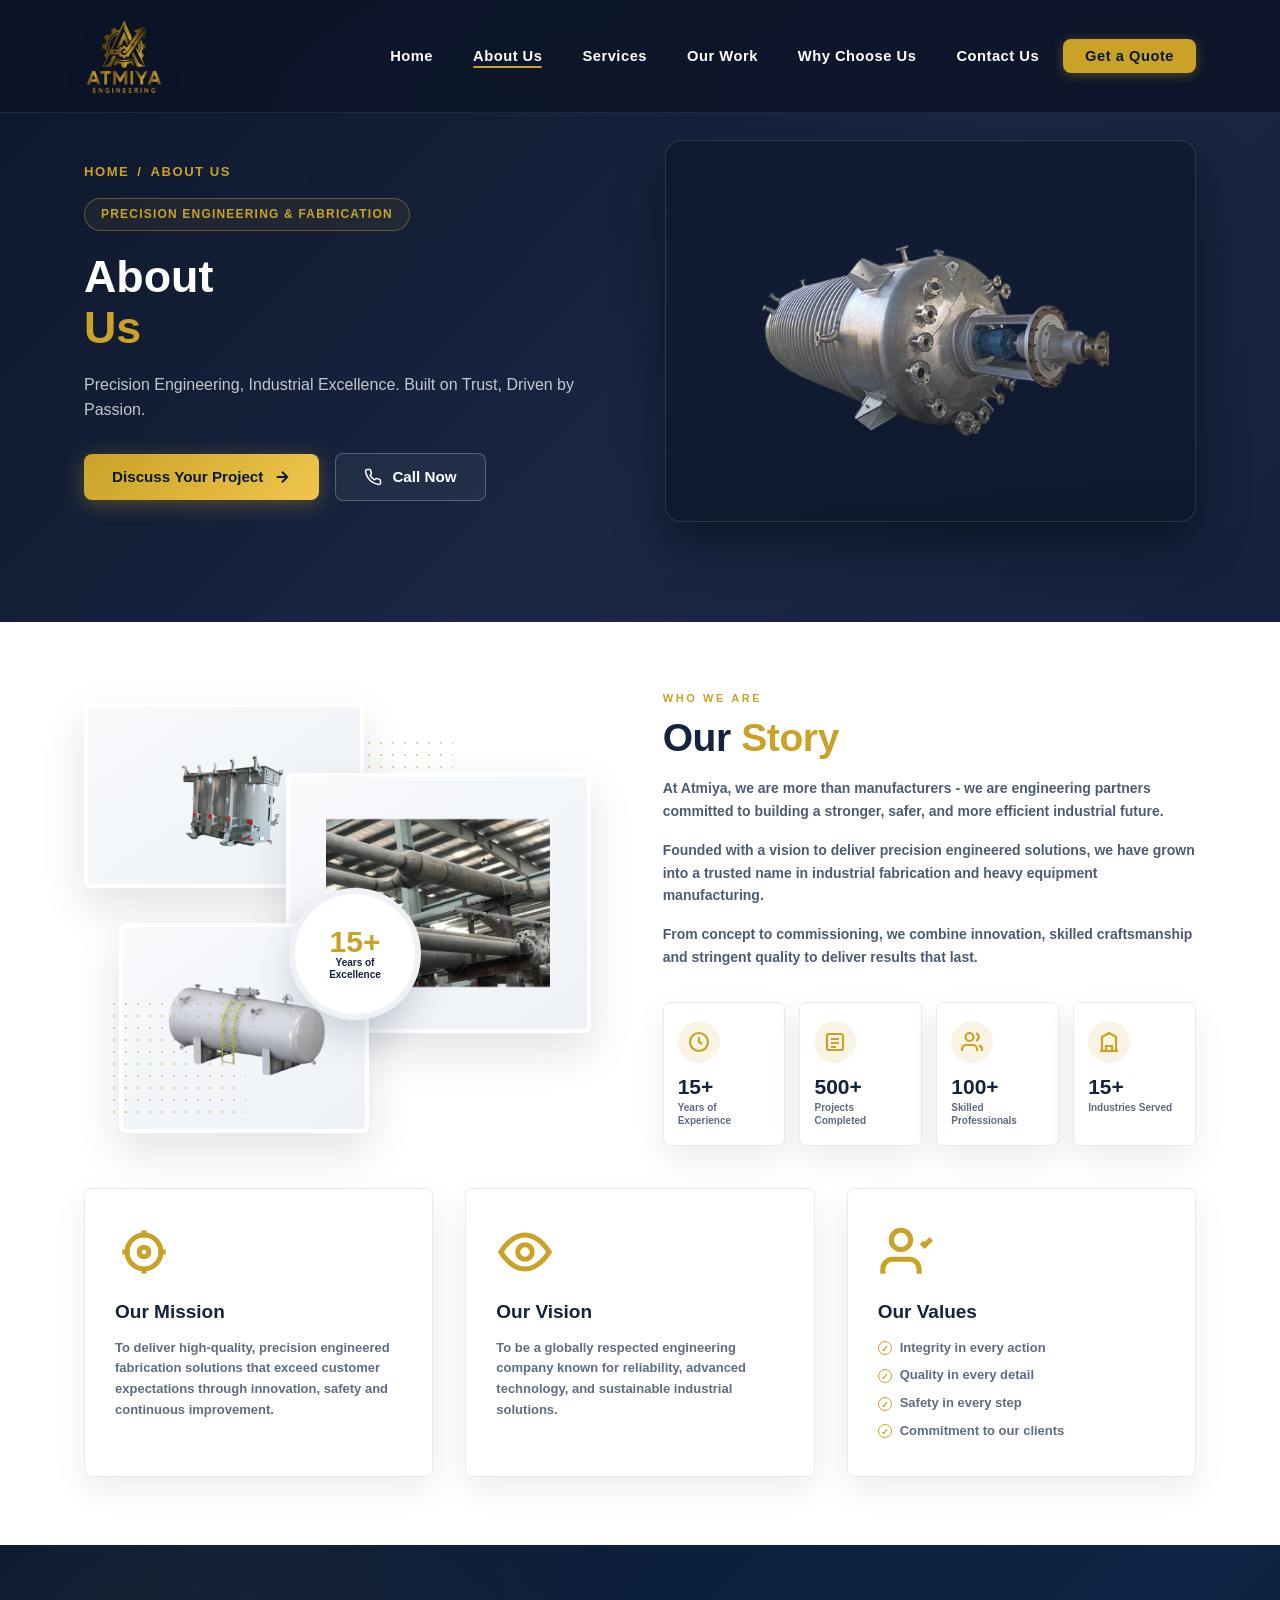
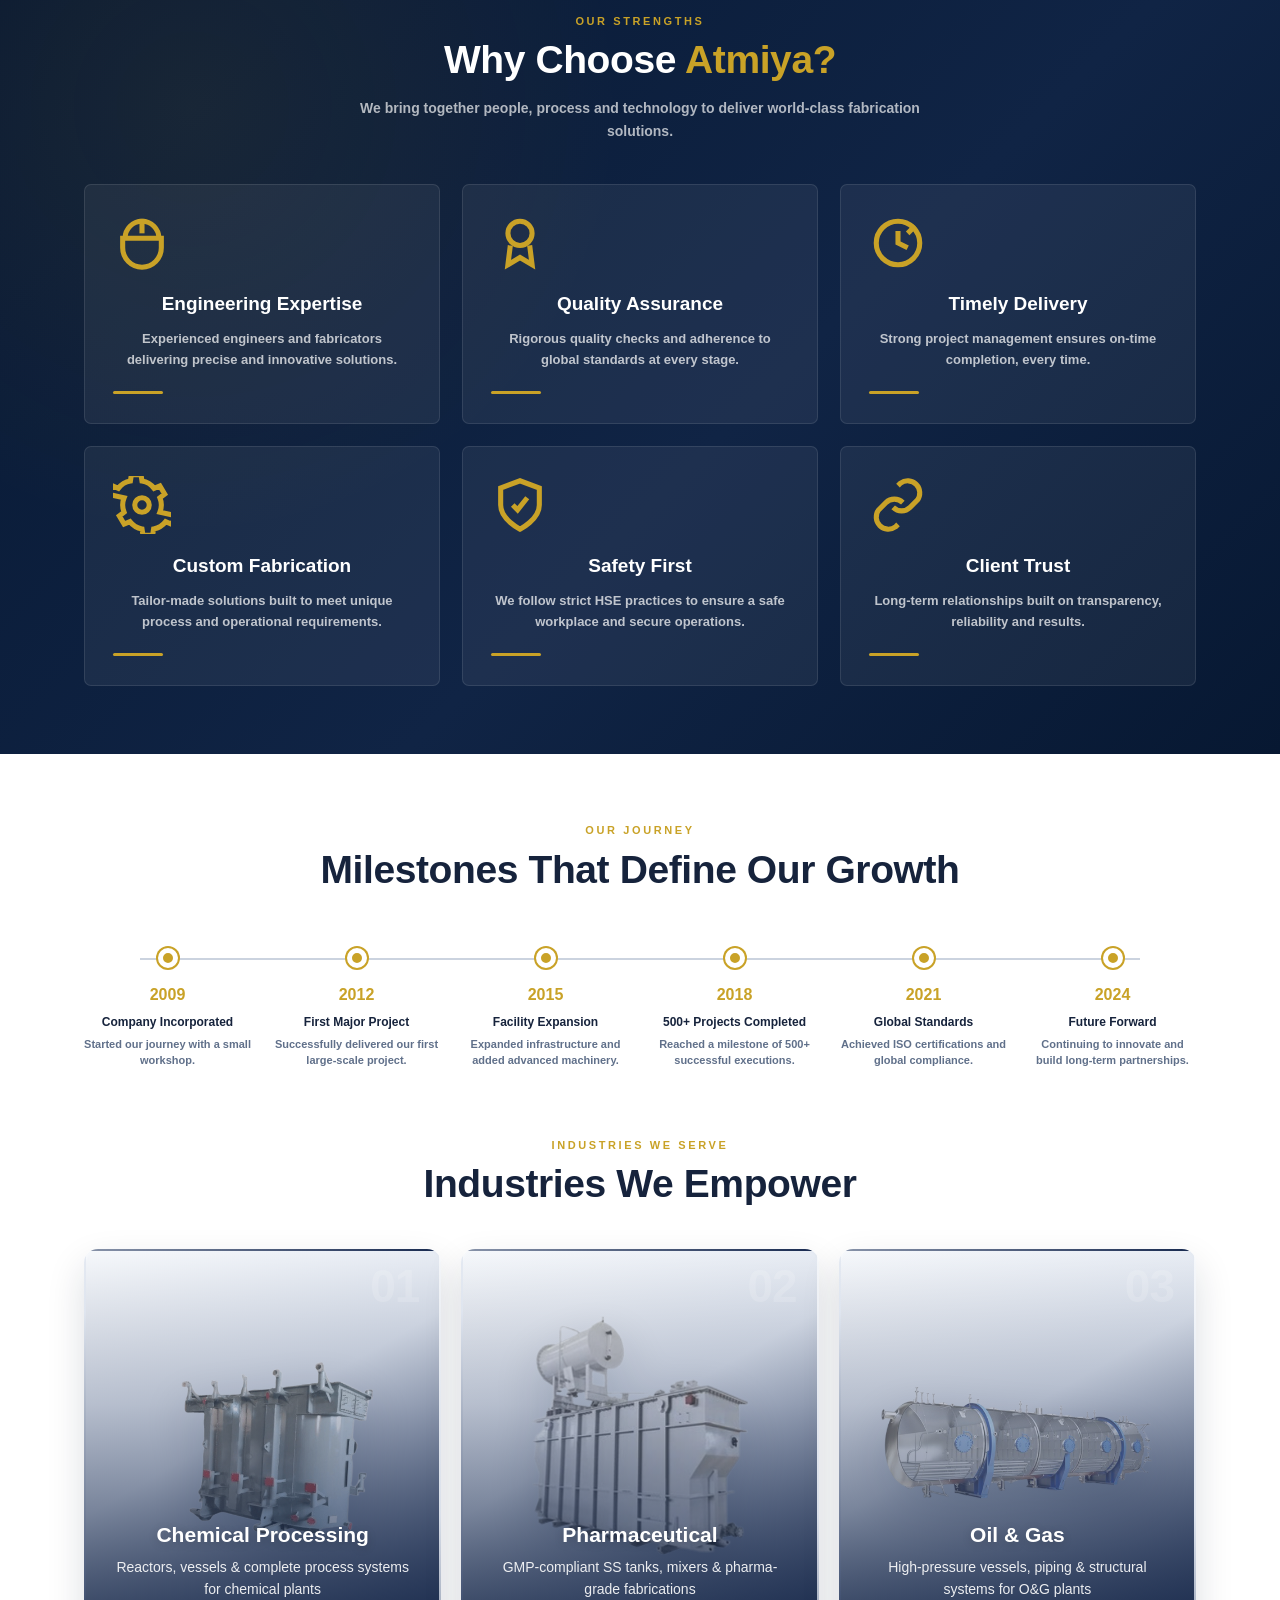
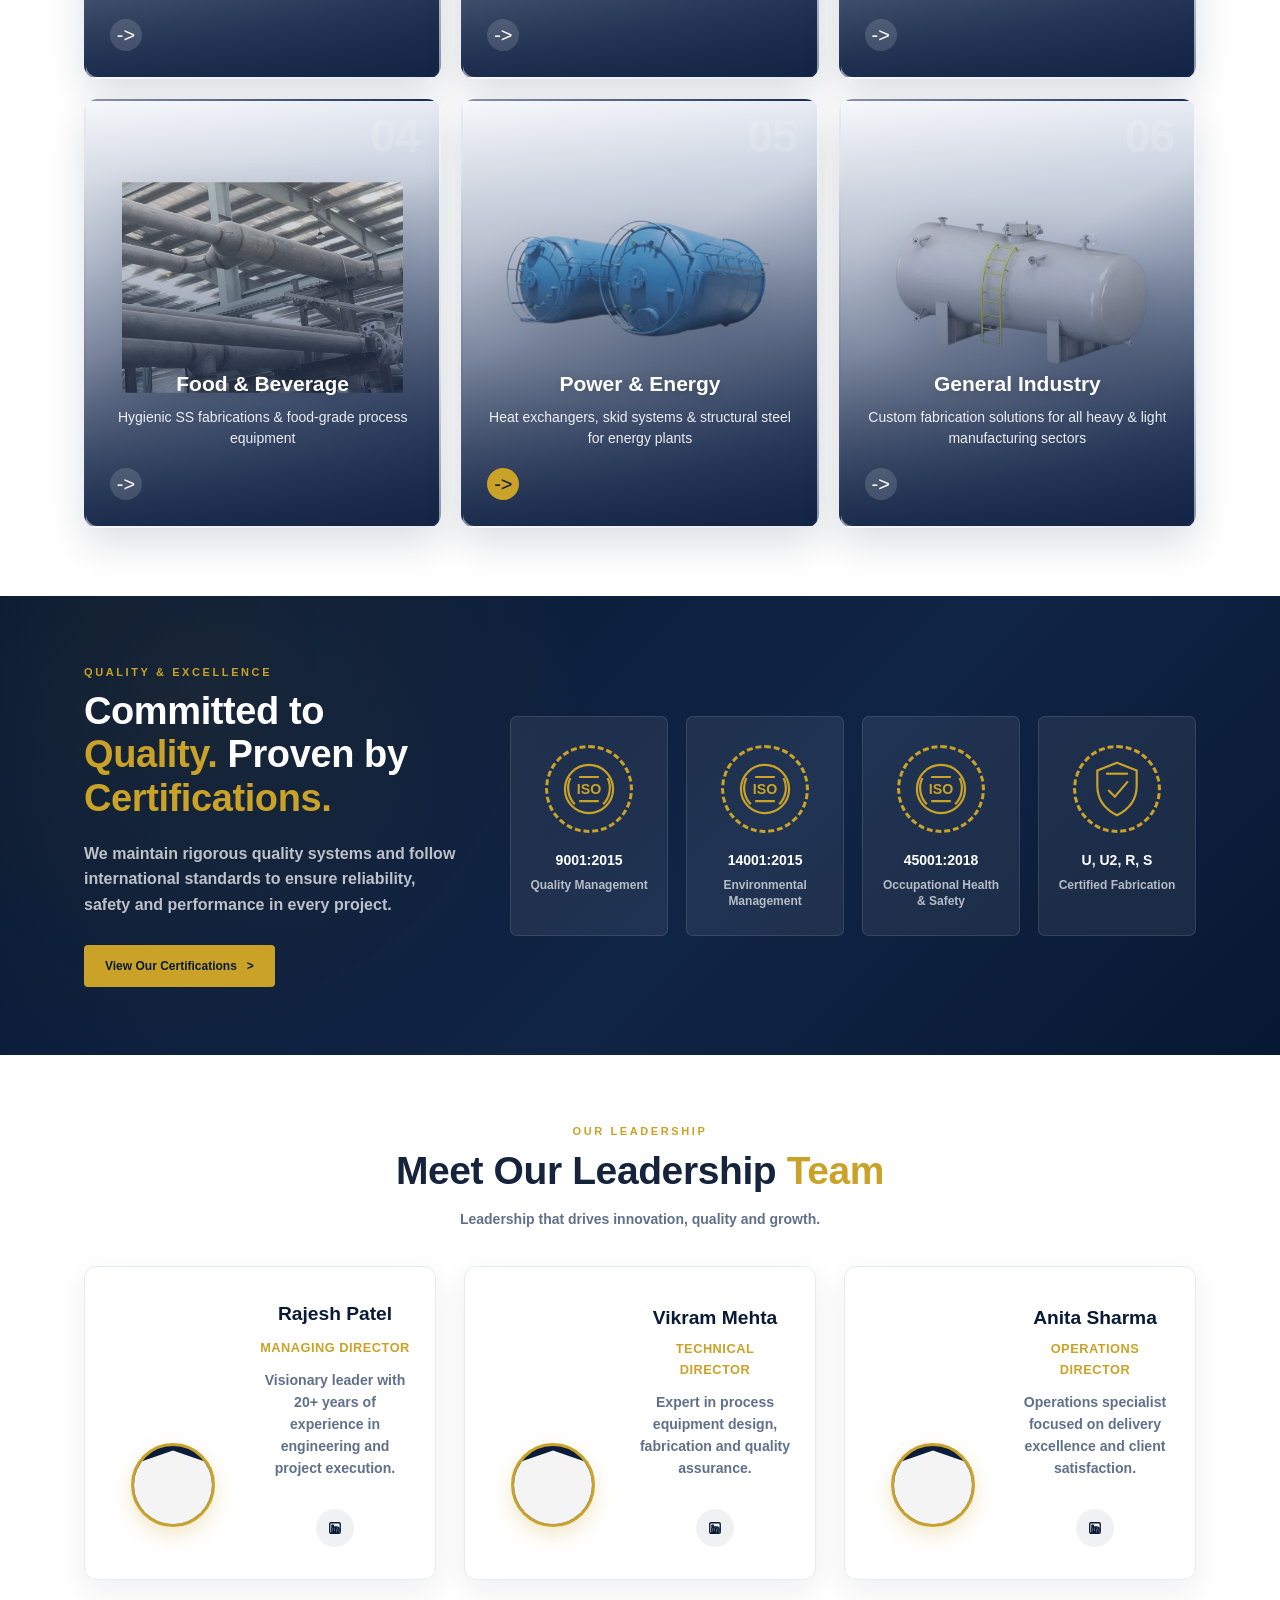
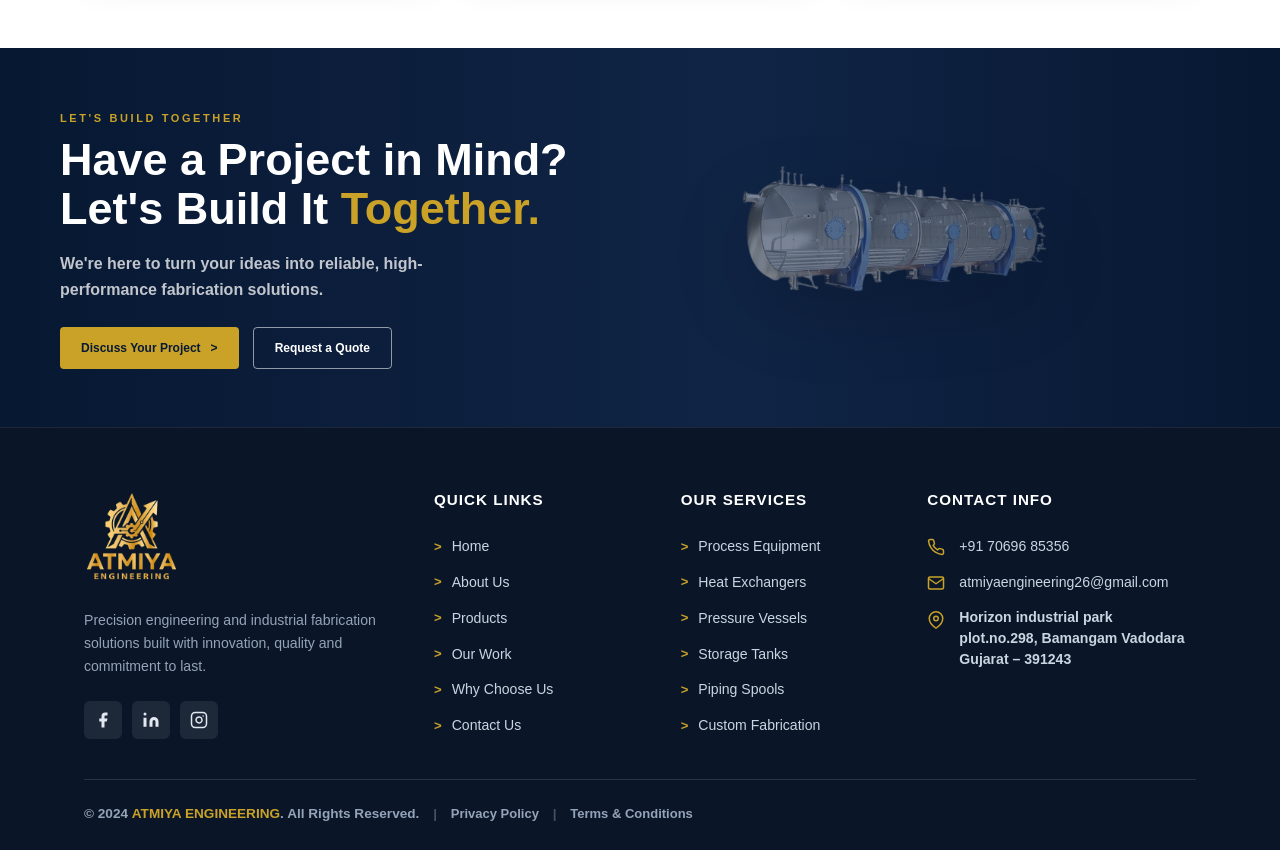
==== about.html @ 2ed6cccd "Initial commit: Atmiya Engineering website" ====
<!DOCTYPE html>
<html lang="en">
<head>
  <meta charset="UTF-8">
  <meta name="viewport" content="width=device-width, initial-scale=1.0">
  <title>About Us - Atmiya Engineering</title>
  <meta name="description" content="About Atmiya Engineering - precision engineering, industrial fabrication, quality certifications, and trusted manufacturing expertise.">
  <link rel="icon" href="assets/images/logo.png" type="image/png">
  <link rel="stylesheet" href="assets/css/style.css">
  <link rel="stylesheet" href="assets/css/contact.css">
  <style>
    :root {
      --gold: #c9a227;
      --gold-light: #efc64d;
      --navy: #081a35;
      --navy-2: #102445;
      --ink: #16233c;
      --muted: #60708a;
      --paper: #ffffff;
      --soft: #f5f7fb;
      --line: #e6ebf2;
      --shadow: 0 18px 45px rgba(8, 26, 53, 0.12);
    }

    * { box-sizing: border-box; margin: 0; padding: 0; }
    html { scroll-behavior: smooth; }
    body {
      font-family: "Segoe UI", Arial, sans-serif;
      color: var(--ink);
      background: var(--paper);
      line-height: 1.6;
      overflow-x: hidden;
    }
    a { color: inherit; text-decoration: none; }
    img { display: block; max-width: 100%; }
    .container { width: min(1160px, calc(100% - 48px)); margin: 0 auto; }
    .gold { color: var(--gold); }
    .contact-hero-bg {
      position: absolute;
      right: 0;
      bottom: -24px;
      width: min(610px, 52vw);
      height: 360px;
      background: url("assets/images/new-8.png") center / contain no-repeat;
      opacity: .72;
      filter: drop-shadow(0 26px 42px rgba(0,0,0,.34));
      pointer-events: none;
    }
    .hero-copy { position: relative; z-index: 1; padding-top: 70px; max-width: 560px; }
    .crumbs {
      display: flex;
      gap: 11px;
      color: rgba(255,255,255,.78);
      font-size: 12px;
      font-weight: 700;
      margin-bottom: 20px;
    }
    .crumbs span:last-child { color: var(--gold-light); }
    .about-hero h1 {
      font-size: clamp(42px, 6vw, 66px);
      line-height: 1;
      letter-spacing: -1px;
      margin-bottom: 20px;
    }
    .about-hero p {
      color: rgba(255,255,255,.82);
      font-weight: 600;
      font-size: 17px;
      max-width: 470px;
      margin-bottom: 28px;
    }
    .primary-btn, .outline-btn {
      display: inline-flex;
      align-items: center;
      gap: 10px;
      min-height: 42px;
      border-radius: 4px;
      padding: 0 21px;
      font-size: 12px;
      font-weight: 800;
    }
    .primary-btn { background: var(--gold); color: var(--navy); }
    .outline-btn { border: 1px solid rgba(255,255,255,.55); color: #fff; }

    .section { padding: 68px 0; }
    .eyebrow {
      color: var(--gold);
      text-transform: uppercase;
      letter-spacing: 2.6px;
      font-size: 11px;
      font-weight: 900;
      margin-bottom: 8px;
    }
    .section-title {
      font-size: clamp(28px, 4vw, 39px);
      color: var(--ink);
      line-height: 1.15;
      letter-spacing: -.4px;
    }
    .center { text-align: center; }
    .subcopy {
      max-width: 620px;
      margin: 12px auto 0;
      color: var(--muted);
      font-size: 14px;
      font-weight: 600;
    }

    .story-grid {
      display: grid;
      grid-template-columns: .95fr 1fr;
      gap: 72px;
      align-items: center;
    }
    .photo-stack {
      min-height: 430px;
      position: relative;
    }
    .photo-stack::before,
    .photo-stack::after {
      content: "";
      position: absolute;
      width: 138px;
      height: 120px;
      background-image: radial-gradient(var(--gold) 1.4px, transparent 1.4px);
      background-size: 12px 12px;
      opacity: .48;
    }
    .photo-stack::before { right: 138px; top: 34px; }
    .photo-stack::after { left: 24px; bottom: 15px; }
    .stack-img {
      position: absolute;
      object-fit: contain;
      border-radius: 7px;
      box-shadow: var(--shadow);
      border: 4px solid #fff;
      background: linear-gradient(145deg, #f8fafc, #eef2f7);
      padding: 14px;
    }
    .stack-img.one { width: 280px; height: 185px; left: 0; top: 0; }
    .stack-img.two { width: 305px; height: 260px; right: 0; top: 70px; }
    .stack-img.three { width: 250px; height: 210px; left: 35px; bottom: 0; }
    .experience-badge {
      position: absolute;
      left: 205px;
      top: 185px;
      width: 132px;
      height: 132px;
      border-radius: 50%;
      background: #fff;
      border: 6px solid #eef1f6;
      display: grid;
      place-items: center;
      text-align: center;
      box-shadow: 0 16px 35px rgba(8,26,53,.16);
      z-index: 3;
    }
    .experience-badge strong { display: block; color: var(--gold); font-size: 30px; line-height: 1; }
    .experience-badge span { display: block; font-size: 10px; font-weight: 800; line-height: 1.25; color: var(--ink); }
    .story-copy p {
      color: #4d5c72;
      margin-top: 17px;
      font-size: 14px;
      font-weight: 600;
    }
    .mini-stats {
      display: grid;
      grid-template-columns: repeat(4, 1fr);
      gap: 14px;
      margin-top: 34px;
    }
    .mini-stat, .value-card, .strength-card, .cert-card, .leader-card {
      background: #fff;
      border: 1px solid var(--line);
      border-radius: 7px;
      box-shadow: 0 12px 32px rgba(8,26,53,.08);
    }
    .mini-stat {
      padding: 18px 14px;
      min-height: 118px;
    }
    .mini-stat .icon, .value-card .icon {
      width: 42px;
      height: 42px;
      border-radius: 50%;
      display: grid;
      place-items: center;
      color: var(--gold);
      background: rgba(201,162,39,.12);
      margin-bottom: 13px;
    }
    .mini-stat .icon svg { width: 24px; height: 24px; stroke-width: 2.2; }
    .mini-stat strong { display: block; color: var(--ink); font-size: 21px; line-height: 1; }
    .mini-stat span { display: block; color: #5e6b7e; font-size: 10px; font-weight: 800; line-height: 1.25; margin-top: 5px; }

    .values-grid {
      display: grid;
      grid-template-columns: repeat(3, 1fr);
      gap: 32px;
      margin-top: 42px;
    }
    .value-card {
      padding: 34px 30px;
      min-height: 205px;
    }
    .value-card .icon {
      width: 58px;
      height: 58px;
      background: transparent;
      margin-bottom: 16px;
    }
    .value-card .icon svg { stroke-width: 2.1; }
    svg { width: 100%; height: 100%; }
    .value-card h3, .strength-card h3 { font-size: 19px; margin-bottom: 10px; color: var(--ink); }
    .value-card p, .value-card li, .strength-card p {
      color: #5f6d82;
      font-size: 13px;
      font-weight: 600;
    }
    .value-card ul { list-style: none; display: grid; gap: 7px; }
    .value-card li { display: flex; align-items: center; gap: 8px; }
    .check-dot {
      width: 14px;
      height: 14px;
      border: 1px solid var(--gold);
      border-radius: 50%;
      color: var(--gold);
      display: inline-grid;
      place-items: center;
      font-size: 9px;
      flex: 0 0 auto;
    }

    .dark-band {
      background:
        radial-gradient(circle at 15% 20%, rgba(201,162,39,.08), transparent 34%),
        linear-gradient(135deg, #071832 0%, #102445 58%, #071832 100%);
      color: #fff;
    }
    .dark-band .section-title { color: #fff; }
    .dark-band .subcopy { color: rgba(255,255,255,.68); }
    .strength-grid {
      display: grid;
      grid-template-columns: repeat(3, 1fr);
      gap: 22px;
      margin-top: 42px;
    }
    .strength-card {
      padding: 29px 28px;
      background: rgba(255,255,255,.06);
      border-color: rgba(255,255,255,.1);
      box-shadow: none;
      min-height: 174px;
    }
    .strength-card .icon {
      color: var(--gold);
      width: 58px;
      height: 58px;
      margin-bottom: 17px;
    }
    .strength-card .icon svg { stroke-width: 2.1; }
    .strength-card h3 { color: #fff; }
    .strength-card p { color: rgba(255,255,255,.72); }
    .gold-line {
      width: 50px;
      height: 3px;
      background: var(--gold);
      margin-top: 20px;
      border-radius: 2px;
    }

    .timeline {
      display: grid;
      grid-template-columns: repeat(6, 1fr);
      gap: 22px;
      margin-top: 48px;
      position: relative;
    }
    .timeline::before {
      content: "";
      position: absolute;
      left: 5%;
      right: 5%;
      top: 18px;
      height: 2px;
      background: #cbd3df;
    }
    .mile {
      position: relative;
      text-align: center;
      padding-top: 42px;
      z-index: 1;
    }
    .mile::before {
      content: "";
      position: absolute;
      top: 8px;
      left: 50%;
      width: 20px;
      height: 20px;
      transform: translateX(-50%);
      border-radius: 50%;
      background: var(--gold);
      border: 5px solid #fff;
      box-shadow: 0 0 0 2px var(--gold);
    }
    .mile strong { color: var(--gold); font-size: 16px; }
    .mile h4 { color: var(--ink); font-size: 12px; line-height: 1.25; margin: 7px 0; }
    .mile p { color: var(--muted); font-size: 11px; font-weight: 600; line-height: 1.45; }

    .industry-grid {
      display: grid;
      grid-template-columns: repeat(3, 1fr);
      gap: 20px;
      margin-top: 42px;
      text-align: left;
    }
    .industry-card {
      min-height: 280px;
      border-radius: 14px;
      overflow: hidden;
      position: relative;
      background: linear-gradient(150deg, #f6f8fb 0%, #dfe5ef 42%, #182a50 100%);
      box-shadow: 0 16px 38px rgba(8,26,53,.14);
    }
    .industry-card img {
      width: 100%;
      height: 100%;
      min-height: 280px;
      object-fit: contain;
      opacity: .9;
      padding: 18px 20px 70px;
      filter: drop-shadow(0 18px 25px rgba(8,26,53,.22));
    }
    .industry-card::after {
      content: "";
      position: absolute;
      inset: 0;
      background:
        linear-gradient(180deg, rgba(245,248,252,.22) 0%, rgba(78,93,125,.32) 36%, rgba(18,35,68,.92) 100%);
    }
    .industry-card::before {
      content: attr(data-num);
      position: absolute;
      right: 20px;
      top: 12px;
      z-index: 1;
      color: rgba(255,255,255,.16);
      font-size: 46px;
      line-height: 1;
      font-weight: 900;
      letter-spacing: -1px;
    }
    .industry-content {
      position: absolute;
      left: 24px;
      right: 24px;
      bottom: 26px;
      z-index: 2;
      color: #fff;
    }
    .industry-content h3 {
      color: #fff;
      font-size: 21px;
      line-height: 1.15;
      margin-bottom: 10px;
      font-weight: 900;
      text-shadow: 0 2px 10px rgba(0,0,0,.18);
    }
    .industry-content p {
      color: rgba(255,255,255,.9);
      font-size: 14px;
      line-height: 1.55;
      max-width: 335px;
      font-weight: 500;
      margin-bottom: 18px;
    }
    .industry-arrow {
      width: 32px;
      height: 32px;
      border-radius: 50%;
      display: grid;
      place-items: center;
      background: rgba(255,255,255,.14);
      color: #fff;
      font-size: 20px;
      line-height: 1;
    }
    .industry-card:nth-child(5) .industry-arrow {
      background: var(--gold);
      color: var(--navy);
    }

    .cert-wrap {
      display: grid;
      grid-template-columns: .85fr 1.55fr;
      gap: 50px;
      align-items: center;
    }
    .cert-wrap .section-title { font-size: clamp(27px, 3vw, 38px); }
    .cert-wrap p { color: rgba(255,255,255,.72); margin: 20px 0 28px; font-weight: 600; }
    .cert-grid {
      display: grid;
      grid-template-columns: repeat(4, 1fr);
      gap: 18px;
    }
    .cert-card {
      text-align: center;
      padding: 28px 16px 25px;
      background: rgba(255,255,255,.07);
      border-color: rgba(255,255,255,.11);
      box-shadow: none;
    }
    .seal {
      width: 88px;
      height: 88px;
      margin: 0 auto 16px;
      border-radius: 50%;
      border: 3px dashed var(--gold);
      display: grid;
      place-items: center;
      color: var(--gold);
      font-weight: 900;
      font-size: 20px;
    }
    .seal svg { width: 70px; height: 70px; }
    .cert-card h4 { color: #fff; font-size: 14px; margin-bottom: 6px; }
    .cert-card p { color: rgba(255,255,255,.68); margin: 0; font-size: 12px; line-height: 1.35; }

    .leader-grid {
      display: grid;
      grid-template-columns: repeat(3, 1fr);
      gap: 32px;
      margin-top: 42px;
    }
    .leader-card {
      display: grid;
      grid-template-columns: 128px 1fr;
      gap: 22px;
      padding: 18px;
      align-items: end;
    }
    .leader-photo {
      height: 145px;
      border-radius: 4px;
      background:
        linear-gradient(#a5a9ae, #8b9097);
      position: relative;
      overflow: hidden;
    }
    .leader-photo::before {
      content: "";
      position: absolute;
      left: 50%;
      top: 31px;
      width: 52px;
      height: 52px;
      transform: translateX(-50%);
      border-radius: 50%;
      background: #d9dcdf;
    }
    .leader-photo::after {
      content: "";
      position: absolute;
      left: 50%;
      bottom: -12px;
      width: 90px;
      height: 86px;
      transform: translateX(-50%);
      background: #f4f4f4;
      clip-path: polygon(50% 0, 100% 18%, 100% 100%, 0 100%, 0 18%);
    }
    .leader-card h3 { font-size: 14px; color: var(--ink); }
    .leader-card small { display: block; color: var(--gold); font-weight: 800; margin: 2px 0 12px; }
    .leader-card p { color: var(--muted); font-size: 12px; font-weight: 600; line-height: 1.45; }
    .linkedin {
      display: inline-grid;
      place-items: center;
      width: 18px;
      height: 18px;
      color: #fff;
      background: #6d7480;
      border-radius: 2px;
      margin-top: 12px;
      font-size: 10px;
      font-weight: 900;
    }
    .linkedin svg { width: 14px; height: 14px; fill: none; stroke: currentColor; stroke-width: 2.3; }

    .cta-footer {
      position: relative;
      overflow: hidden;
      background: linear-gradient(90deg, #071832 0%, #102445 58%, #071832 100%);
      color: #fff;
    }
    .cta-footer::before {
      content: "";
      position: absolute;
      right: max(18px, 7vw);
      top: 18px;
      width: min(590px, 52vw);
      height: 315px;
      background: url("assets/images/new-5.png") center / contain no-repeat;
      opacity: .46;
      filter: drop-shadow(0 26px 42px rgba(0,0,0,.36));
      pointer-events: none;
    }
    .cta-footer > * { position: relative; z-index: 1; }
    .cta { padding: 62px 0 58px; }
    .cta h2 {
      font-size: clamp(30px, 4.5vw, 45px);
      line-height: 1.08;
      max-width: 520px;
      margin-bottom: 18px;
    }
    .cta p { max-width: 440px; color: rgba(255,255,255,.75); font-weight: 600; margin-bottom: 25px; }
    .btn-row { display: flex; gap: 14px; flex-wrap: wrap; }
    footer {
      padding: 42px 0 28px;
      border-top: 1px solid rgba(255,255,255,.12);
      background: rgba(7,24,50,.88);
    }
    .footer-grid {
      display: grid;
      grid-template-columns: 1.25fr 1fr 1fr 1.2fr;
      gap: 48px;
    }
    .footer-logo {
      display: inline-block;
      margin-bottom: 18px;
      text-decoration: none;
      overflow: visible;
    }
    .footer-logo img {
      height: 95px;
      width: auto;
      object-fit: contain;
      display: block;
      transition: transform 0.35s cubic-bezier(0.34, 1.56, 0.64, 1), filter 0.35s ease;
      transform-origin: left center;
    }
    .footer-logo:hover img {
      transform: scale(1.18);
      filter: drop-shadow(0 8px 24px rgba(201, 162, 39, 0.45));
    }
    footer p, footer a, footer li {
      color: rgba(255,255,255,.68);
      font-size: 13px;
      font-weight: 600;
      line-height: 1.7;
    }
    footer h4 { color: #fff; font-size: 14px; margin-bottom: 17px; }
    footer ul { list-style: none; display: grid; gap: 8px; }
    .socials { display: flex; gap: 9px; margin-top: 18px; }
    .socials a {
      width: 34px;
      height: 34px;
      display: grid;
      place-items: center;
      background: rgba(255,255,255,.08);
      border-radius: 3px;
    }
    .socials svg { width: 18px; height: 18px; fill: none; stroke: currentColor; stroke-width: 2.2; }
    .contact-line { display: flex; gap: 10px; margin-bottom: 11px; align-items: flex-start; }
    .contact-line .footer-icon {
      color: var(--gold);
      width: 22px;
      height: 22px;
      flex: 0 0 22px;
      margin-top: 2px;
    }
    .copyright {
      display: flex;
      justify-content: space-between;
      gap: 18px;
      flex-wrap: wrap;
      margin-top: 38px;
      padding-top: 24px;
      border-top: 1px solid rgba(255,255,255,.1);
    }

    @media (max-width: 980px) {
      .nav-links { gap: 14px; font-size: 11px; }
      .story-grid, .cert-wrap { grid-template-columns: 1fr; }
      .photo-stack { max-width: 560px; margin: 0 auto; }
      .mini-stats, .cert-grid { grid-template-columns: repeat(2, 1fr); }
      .values-grid, .strength-grid, .industry-grid, .leader-grid { grid-template-columns: 1fr 1fr; }
      .timeline { grid-template-columns: repeat(3, 1fr); }
      .timeline::before { display: none; }
      .footer-grid { grid-template-columns: 1fr 1fr; }
    }

    @media (max-width: 680px) {
      .container { width: min(100% - 32px, 1160px); }
      .navbar { position: absolute; }
      .nav-inner { align-items: flex-start; gap: 14px; }
      .nav-links { flex-wrap: wrap; justify-content: flex-end; gap: 10px 16px; }
      .nav-links li:nth-child(3), .nav-links li:nth-child(4) { display: none; }
      .about-hero { min-height: 520px; }
      .hero-copy { padding-top: 145px; }
      .section { padding: 52px 0; }
      .photo-stack { min-height: 390px; transform: scale(.86); transform-origin: top center; margin-bottom: -45px; }
      .values-grid, .strength-grid, .industry-grid, .leader-grid, .mini-stats, .cert-grid, .timeline, .footer-grid { grid-template-columns: 1fr; }
      .leader-card { grid-template-columns: 112px 1fr; }
      .copyright { display: block; }
      .copyright p + p { margin-top: 12px; }
    }
    .leader-grid {
      display: grid;
      grid-template-columns: repeat(3, 1fr);
      gap: 28px;
      margin-top: 36px;
    }
    .leader-card {
      background: #ffffff;
      border: 1px solid var(--line);
      border-radius: 12px;
      padding: 32px 24px;
      text-align: center;
      box-shadow: 0 10px 30px rgba(8, 26, 53, 0.07);
      transition: all 0.3s ease;
      position: relative;
    }
    .leader-card:hover {
      transform: translateY(-6px);
      box-shadow: 0 20px 40px rgba(8, 26, 53, 0.14);
      border-color: var(--gold);
    }
    .leader-photo {
      width: 84px;
      height: 84px;
      margin: 0 auto 20px;
      border-radius: 50%;
      background: linear-gradient(135deg, #081a35 0%, #102445 100%);
      border: 3px solid var(--gold);
      display: flex;
      align-items: center;
      justify-content: center;
      color: var(--gold-light);
      box-shadow: 0 8px 20px rgba(201, 162, 39, 0.25);
    }
    .leader-card h3 {
      font-size: 1.2rem;
      font-weight: 800;
      color: var(--navy);
      margin-bottom: 4px;
    }
    .leader-card small {
      display: inline-block;
      color: var(--gold);
      font-weight: 700;
      font-size: 0.8rem;
      letter-spacing: 0.5px;
      text-transform: uppercase;
      margin-bottom: 12px;
    }
    .leader-card p {
      color: var(--muted);
      font-size: 0.88rem;
      line-height: 1.55;
      margin-bottom: 18px;
    }
    .leader-card .linkedin {
      display: inline-flex;
      align-items: center;
      justify-content: center;
      width: 38px;
      height: 38px;
      border-radius: 50%;
      background: rgba(8, 26, 53, 0.06);
      color: var(--navy);
      transition: all 0.3s ease;
    }
    .leader-card .linkedin:hover {
      background: var(--gold);
      color: var(--navy);
      transform: scale(1.1);
    }
  </style>
</head>
<body>
  <!-- ========== NAVBAR ========== -->
  <nav class="navbar" id="navbar">
    <div class="container nav-container">
      <a href="index.html" class="logo">
        <img src="assets/images/logo.png" alt="Atmiya Engineering Logo">
      </a>
      <ul class="nav-menu" id="nav-menu">
        <li><a href="index.html" class="nav-link">Home</a></li>
        <li><a href="about.html" class="nav-link active">About Us</a></li>
        <li><a href="services.html" class="nav-link">Services</a></li>
        <li><a href="our-work.html" class="nav-link">Our Work</a></li>
        <li><a href="why-choose.html" class="nav-link">Why Choose Us</a></li>
        <li><a href="contact.html" class="nav-link">Contact Us</a></li>
        <li><a href="contact.html#enquiry-form" class="nav-link nav-cta">Get a Quote</a></li>
      </ul>
      <div class="hamburger" id="hamburger">
        <span></span><span></span><span></span>
      </div>
    </div>
  </nav>

  <!-- ========== HERO BANNER SECTION ========== -->
  <section class="contact-hero">
    <div class="contact-hero-bg"></div>
    <div class="container">
      <div class="contact-hero-grid">
        <div class="contact-hero-left reveal">
          <div class="contact-hero-crumbs">
            <a href="index.html">HOME</a> / <span>ABOUT US</span>
          </div>
          <div class="contact-pill-badge">PRECISION ENGINEERING &amp; FABRICATION</div>
          <h1 class="contact-hero-title">
            About <br><span class="gold">Us</span>
          </h1>
          <p class="contact-hero-sub">
            Precision Engineering, Industrial Excellence. Built on Trust, Driven by Passion.
          </p>
          <div class="contact-hero-btns">
            <a href="contact.html#enquiry-form" class="btn-contact-gold">
              Discuss Your Project 
              <svg width="18" height="18" viewBox="0 0 24 24" fill="none" stroke="currentColor" stroke-width="2.5"><path d="M5 12h14M12 5l7 7-7 7"/></svg>
            </a>
            <a href="tel:+917069685356" class="btn-contact-outline">
              <svg width="18" height="18" viewBox="0 0 24 24" fill="none" stroke="currentColor" stroke-width="2"><path d="M22 16.92v3a2 2 0 01-2.18 2 19.79 19.79 0 01-8.63-3.07 19.5 19.5 0 01-6-6 19.79 19.79 0 01-3.07-8.67A2 2 0 014.11 2h3a2 2 0 012 1.72 12.84 12.84 0 00.7 2.81 2 2 0 01-.45 2.11L8.09 9.91a16 16 0 006 6l1.27-1.27a2 2 0 012.11-.45 12.84 12.84 0 002.81.7A2 2 0 0122 16.92z"/></svg>
              Call Now
            </a>
          </div>
        </div>
        <div class="contact-hero-right reveal">
          <div class="contact-hero-img-wrap">
            <img src="assets/images/new-3.png" alt="About Atmiya Engineering">
            <div class="contact-hero-img-overlay"></div>
          </div>
        </div>
      </div>
    </div>
  </section>

  <main>
    <section class="section">
      <div class="container story-grid">
        <div class="photo-stack">
          <img class="stack-img one" src="assets/images/new-1.png" alt="Industrial pressure vessel">
          <img class="stack-img two" src="assets/images/new-8.png" alt="Transparent pressure vessel equipment">
          <img class="stack-img three" src="assets/images/new-12.png" alt="Transparent fabrication assembly">
          <div class="experience-badge"><div><strong>15+</strong><span>Years of<br>Excellence</span></div></div>
        </div>
        <div class="story-copy">
          <div class="eyebrow">Who We Are</div>
          <h2 class="section-title">Our <span class="gold">Story</span></h2>
          <p>At Atmiya, we are more than manufacturers - we are engineering partners committed to building a stronger, safer, and more efficient industrial future.</p>
          <p>Founded with a vision to deliver precision engineered solutions, we have grown into a trusted name in industrial fabrication and heavy equipment manufacturing.</p>
          <p>From concept to commissioning, we combine innovation, skilled craftsmanship and stringent quality to deliver results that last.</p>
          <div class="mini-stats">
            <div class="mini-stat"><div class="icon"><svg viewBox="0 0 24 24" fill="none" stroke="currentColor"><circle cx="12" cy="12" r="9"/><path d="M12 7v5l3 2"/></svg></div><strong>15+</strong><span>Years of Experience</span></div>
            <div class="mini-stat"><div class="icon"><svg viewBox="0 0 24 24" fill="none" stroke="currentColor"><rect x="4" y="4" width="16" height="16" rx="2"/><path d="M8 9h8M8 13h8M8 17h5"/></svg></div><strong>500+</strong><span>Projects Completed</span></div>
            <div class="mini-stat"><div class="icon"><svg viewBox="0 0 24 24" fill="none" stroke="currentColor"><path d="M17 21v-2a4 4 0 0 0-4-4H6a4 4 0 0 0-4 4v2"/><circle cx="9.5" cy="7" r="4"/><path d="M22 21v-2a4 4 0 0 0-3-3.6"/><path d="M16 3.2a4 4 0 0 1 0 7.6"/></svg></div><strong>100+</strong><span>Skilled Professionals</span></div>
            <div class="mini-stat"><div class="icon"><svg viewBox="0 0 24 24" fill="none" stroke="currentColor"><path d="M3 21h18"/><path d="M5 21V7l7-4 7 4v14"/><path d="M9 21v-5h6v5"/><path d="M9 9h.01M12 9h.01M15 9h.01M9 12h.01M12 12h.01M15 12h.01"/></svg></div><strong>15+</strong><span>Industries Served</span></div>
          </div>
        </div>
      </div>
      <div class="container values-grid">
        <article class="value-card">
          <div class="icon"><svg viewBox="0 0 24 24" fill="none" stroke="currentColor" stroke-width="1.8"><circle cx="12" cy="12" r="7"/><path d="M12 3v3M21 12h-3M12 21v-3M3 12h3"/><circle cx="12" cy="12" r="2"/></svg></div>
          <h3>Our Mission</h3>
          <p>To deliver high-quality, precision engineered fabrication solutions that exceed customer expectations through innovation, safety and continuous improvement.</p>
        </article>
        <article class="value-card">
          <div class="icon"><svg viewBox="0 0 24 24" fill="none" stroke="currentColor" stroke-width="1.8"><path d="M2 12s4-7 10-7 10 7 10 7-4 7-10 7S2 12 2 12z"/><circle cx="12" cy="12" r="3"/></svg></div>
          <h3>Our Vision</h3>
          <p>To be a globally respected engineering company known for reliability, advanced technology, and sustainable industrial solutions.</p>
        </article>
        <article class="value-card">
          <div class="icon"><svg viewBox="0 0 24 24" fill="none" stroke="currentColor" stroke-width="1.8"><path d="M17 21v-2a4 4 0 0 0-4-4H6a4 4 0 0 0-4 4v2"/><circle cx="9.5" cy="7" r="4"/><path d="M18 8l1.3 1.3L22 6.6"/></svg></div>
          <h3>Our Values</h3>
          <ul>
            <li><span class="check-dot">&#10003;</span>Integrity in every action</li>
            <li><span class="check-dot">&#10003;</span>Quality in every detail</li>
            <li><span class="check-dot">&#10003;</span>Safety in every step</li>
            <li><span class="check-dot">&#10003;</span>Commitment to our clients</li>
          </ul>
        </article>
      </div>
    </section>

    <section class="section dark-band">
      <div class="container center">
        <div class="eyebrow">Our Strengths</div>
        <h2 class="section-title">Why Choose <span class="gold">Atmiya?</span></h2>
        <p class="subcopy">We bring together people, process and technology to deliver world-class fabrication solutions.</p>
        <div class="strength-grid">
          <article class="strength-card"><div class="icon"><svg viewBox="0 0 24 24" fill="none" stroke="currentColor" stroke-width="1.8"><path d="M12 2v6"/><path d="M5 10a7 7 0 0 1 14 0"/><path d="M4 10h16v4a8 8 0 0 1-16 0z"/></svg></div><h3>Engineering Expertise</h3><p>Experienced engineers and fabricators delivering precise and innovative solutions.</p><div class="gold-line"></div></article>
          <article class="strength-card"><div class="icon"><svg viewBox="0 0 24 24" fill="none" stroke="currentColor" stroke-width="1.8"><circle cx="12" cy="8" r="5"/><path d="M8 13l-1 8 5-3 5 3-1-8"/></svg></div><h3>Quality Assurance</h3><p>Rigorous quality checks and adherence to global standards at every stage.</p><div class="gold-line"></div></article>
          <article class="strength-card"><div class="icon"><svg viewBox="0 0 24 24" fill="none" stroke="currentColor" stroke-width="1.8"><circle cx="12" cy="12" r="9"/><path d="M12 7v5l4 2"/><path d="M19 5l-3 3"/></svg></div><h3>Timely Delivery</h3><p>Strong project management ensures on-time completion, every time.</p><div class="gold-line"></div></article>
          <article class="strength-card"><div class="icon"><svg viewBox="0 0 24 24" fill="none" stroke="currentColor" stroke-width="1.8"><circle cx="12" cy="12" r="3"/><path d="M19.4 15a8 8 0 0 0 0-6l2-1.5-2-3.4-2.4 1a8 8 0 0 0-5-3l-.4-2.6h-4l-.4 2.6a8 8 0 0 0-5 3l-2.4-1-2 3.4L4.6 9a8 8 0 0 0 0 6l-2 1.5 2 3.4 2.4-1a8 8 0 0 0 5 3l.4 2.6h4l.4-2.6a8 8 0 0 0 5-3l2.4 1 2-3.4z"/></svg></div><h3>Custom Fabrication</h3><p>Tailor-made solutions built to meet unique process and operational requirements.</p><div class="gold-line"></div></article>
          <article class="strength-card"><div class="icon"><svg viewBox="0 0 24 24" fill="none" stroke="currentColor" stroke-width="1.8"><path d="M12 22s8-4 8-10V5l-8-3-8 3v7c0 6 8 10 8 10z"/><path d="M9 12l2 2 4-5"/></svg></div><h3>Safety First</h3><p>We follow strict HSE practices to ensure a safe workplace and secure operations.</p><div class="gold-line"></div></article>
          <article class="strength-card"><div class="icon"><svg viewBox="0 0 24 24" fill="none" stroke="currentColor" stroke-width="1.8"><path d="M10 13a5 5 0 0 0 7 0l3-3a5 5 0 0 0-7-7l-1 1"/><path d="M14 11a5 5 0 0 0-7 0l-3 3a5 5 0 0 0 7 7l1-1"/></svg></div><h3>Client Trust</h3><p>Long-term relationships built on transparency, reliability and results.</p><div class="gold-line"></div></article>
        </div>
      </div>
    </section>

    <section class="section">
      <div class="container center">
        <div class="eyebrow">Our Journey</div>
        <h2 class="section-title">Milestones That Define Our Growth</h2>
        <div class="timeline">
          <div class="mile"><strong>2009</strong><h4>Company Incorporated</h4><p>Started our journey with a small workshop.</p></div>
          <div class="mile"><strong>2012</strong><h4>First Major Project</h4><p>Successfully delivered our first large-scale project.</p></div>
          <div class="mile"><strong>2015</strong><h4>Facility Expansion</h4><p>Expanded infrastructure and added advanced machinery.</p></div>
          <div class="mile"><strong>2018</strong><h4>500+ Projects Completed</h4><p>Reached a milestone of 500+ successful executions.</p></div>
          <div class="mile"><strong>2021</strong><h4>Global Standards</h4><p>Achieved ISO certifications and global compliance.</p></div>
          <div class="mile"><strong>2024</strong><h4>Future Forward</h4><p>Continuing to innovate and build long-term partnerships.</p></div>
        </div>
      </div>
    </section>

    <section class="section" style="padding-top: 0;">
      <div class="container center">
        <div class="eyebrow">Industries We Serve</div>
        <h2 class="section-title">Industries We Empower</h2>
        <div class="industry-grid">
          <article class="industry-card" data-num="01">
            <img src="assets/images/new-1.png" alt="Chemical processing equipment">
            <div class="industry-content">
              <h3>Chemical Processing</h3>
              <p>Reactors, vessels &amp; complete process systems for chemical plants</p>
              <span class="industry-arrow">-&gt;</span>
            </div>
          </article>
          <article class="industry-card" data-num="02">
            <img src="assets/images/new-2.png" alt="Pharmaceutical fabrication equipment">
            <div class="industry-content">
              <h3>Pharmaceutical</h3>
              <p>GMP-compliant SS tanks, mixers &amp; pharma-grade fabrications</p>
              <span class="industry-arrow">-&gt;</span>
            </div>
          </article>
          <article class="industry-card" data-num="03">
            <img src="assets/images/new-5.png" alt="Oil and gas pressure vessel">
            <div class="industry-content">
              <h3>Oil &amp; Gas</h3>
              <p>High-pressure vessels, piping &amp; structural systems for O&amp;G plants</p>
              <span class="industry-arrow">-&gt;</span>
            </div>
          </article>
          <article class="industry-card" data-num="04">
            <img src="assets/images/new-8.png" alt="Food and beverage stainless equipment">
            <div class="industry-content">
              <h3>Food &amp; Beverage</h3>
              <p>Hygienic SS fabrications &amp; food-grade process equipment</p>
              <span class="industry-arrow">-&gt;</span>
            </div>
          </article>
          <article class="industry-card" data-num="05">
            <img src="assets/images/new-9.png" alt="Power and energy fabrication">
            <div class="industry-content">
              <h3>Power &amp; Energy</h3>
              <p>Heat exchangers, skid systems &amp; structural steel for energy plants</p>
              <span class="industry-arrow">-&gt;</span>
            </div>
          </article>
          <article class="industry-card" data-num="06">
            <img src="assets/images/new-12.png" alt="General industry fabrication">
            <div class="industry-content">
              <h3>General Industry</h3>
              <p>Custom fabrication solutions for all heavy &amp; light manufacturing sectors</p>
              <span class="industry-arrow">-&gt;</span>
            </div>
          </article>
        </div>
      </div>
    </section>

    <section class="section dark-band">
      <div class="container cert-wrap">
        <div>
          <div class="eyebrow">Quality &amp; Excellence</div>
          <h2 class="section-title">Committed to <span class="gold">Quality.</span> Proven by <span class="gold">Certifications.</span></h2>
          <p>We maintain rigorous quality systems and follow international standards to ensure reliability, safety and performance in every project.</p>
          <a href="index.html#contact" class="primary-btn">View Our Certifications <span>&gt;</span></a>
        </div>
        <div class="cert-grid">
          <article class="cert-card"><div class="seal"><svg viewBox="0 0 64 64" fill="none" stroke="currentColor" stroke-width="2"><circle cx="32" cy="32" r="22"/><path d="M19 46c-6-6-8-16-4-24M45 46c6-6 8-16 4-24"/><path d="M23 21h18M23 43h18"/><text x="32" y="37" text-anchor="middle" fill="currentColor" stroke="none" font-size="13" font-weight="800">ISO</text></svg></div><h4>9001:2015</h4><p>Quality Management</p></article>
          <article class="cert-card"><div class="seal"><svg viewBox="0 0 64 64" fill="none" stroke="currentColor" stroke-width="2"><circle cx="32" cy="32" r="22"/><path d="M19 46c-6-6-8-16-4-24M45 46c6-6 8-16 4-24"/><path d="M23 21h18M23 43h18"/><text x="32" y="37" text-anchor="middle" fill="currentColor" stroke="none" font-size="13" font-weight="800">ISO</text></svg></div><h4>14001:2015</h4><p>Environmental Management</p></article>
          <article class="cert-card"><div class="seal"><svg viewBox="0 0 64 64" fill="none" stroke="currentColor" stroke-width="2"><circle cx="32" cy="32" r="22"/><path d="M19 46c-6-6-8-16-4-24M45 46c6-6 8-16 4-24"/><path d="M23 21h18M23 43h18"/><text x="32" y="37" text-anchor="middle" fill="currentColor" stroke="none" font-size="13" font-weight="800">ISO</text></svg></div><h4>45001:2018</h4><p>Occupational Health &amp; Safety</p></article>
          <article class="cert-card"><div class="seal"><svg viewBox="0 0 64 64" fill="none" stroke="currentColor" stroke-width="2"><path d="M32 8l18 7v14c0 13-8 22-18 27-10-5-18-14-18-27V15l18-7z"/><path d="M24 33l6 6 12-14"/><path d="M22 18h20"/></svg></div><h4>U, U2, R, S</h4><p>Certified Fabrication</p></article>
        </div>
      </div>
    </section>

    <section class="section">
      <div class="container center">
        <div class="eyebrow">Our Leadership</div>
        <h2 class="section-title">Meet Our Leadership <span class="gold">Team</span></h2>
        <p class="subcopy">Leadership that drives innovation, quality and growth.</p>
        <div class="leader-grid">
          <article class="leader-card">
            <div class="leader-photo">
              <svg viewBox="0 0 24 24" fill="none" stroke="currentColor" stroke-width="1.8" width="36" height="36"><path d="M20 21v-2a4 4 0 0 0-4-4H8a4 4 0 0 0-4 4v2"/><circle cx="12" cy="7" r="4"/></svg>
            </div>
            <div>
              <h3>Rajesh Patel</h3>
              <small>Managing Director</small>
              <p>Visionary leader with 20+ years of experience in engineering and project execution.</p>
              <a href="#" class="linkedin" aria-label="LinkedIn Profile">
                <svg viewBox="0 0 24 24" width="18" height="18" fill="currentColor"><path d="M19 3a2 2 0 0 1 2 2v14a2 2 0 0 1-2 2H5a2 2 0 0 1-2-2V5a2 2 0 0 1 2-2h14m-.5 15.5v-5.3a3.26 3.26 0 0 0-3.26-3.26c-.85 0-1.84.52-2.28 1.3v-1.11h-2.79v8.37h2.79v-4.93c0-.77.62-1.4 1.39-1.4a1.4 1.4 0 0 1 1.4 1.4v4.93h2.75M6.46 10.9v8.37H9.25V10.9H6.46M7.86 6.75a1.45 1.45 0 1 0 0 2.9 1.45 1.45 0 0 0 0-2.9z"/></svg>
              </a>
            </div>
          </article>
          <article class="leader-card">
            <div class="leader-photo">
              <svg viewBox="0 0 24 24" fill="none" stroke="currentColor" stroke-width="1.8" width="36" height="36"><path d="M20 21v-2a4 4 0 0 0-4-4H8a4 4 0 0 0-4 4v2"/><circle cx="12" cy="7" r="4"/></svg>
            </div>
            <div>
              <h3>Vikram Mehta</h3>
              <small>Technical Director</small>
              <p>Expert in process equipment design, fabrication and quality assurance.</p>
              <a href="#" class="linkedin" aria-label="LinkedIn Profile">
                <svg viewBox="0 0 24 24" width="18" height="18" fill="currentColor"><path d="M19 3a2 2 0 0 1 2 2v14a2 2 0 0 1-2 2H5a2 2 0 0 1-2-2V5a2 2 0 0 1 2-2h14m-.5 15.5v-5.3a3.26 3.26 0 0 0-3.26-3.26c-.85 0-1.84.52-2.28 1.3v-1.11h-2.79v8.37h2.79v-4.93c0-.77.62-1.4 1.39-1.4a1.4 1.4 0 0 1 1.4 1.4v4.93h2.75M6.46 10.9v8.37H9.25V10.9H6.46M7.86 6.75a1.45 1.45 0 1 0 0 2.9 1.45 1.45 0 0 0 0-2.9z"/></svg>
              </a>
            </div>
          </article>
          <article class="leader-card">
            <div class="leader-photo">
              <svg viewBox="0 0 24 24" fill="none" stroke="currentColor" stroke-width="1.8" width="36" height="36"><path d="M20 21v-2a4 4 0 0 0-4-4H8a4 4 0 0 0-4 4v2"/><circle cx="12" cy="7" r="4"/></svg>
            </div>
            <div>
              <h3>Anita Sharma</h3>
              <small>Operations Director</small>
              <p>Operations specialist focused on delivery excellence and client satisfaction.</p>
              <a href="#" class="linkedin" aria-label="LinkedIn Profile">
                <svg viewBox="0 0 24 24" width="18" height="18" fill="currentColor"><path d="M19 3a2 2 0 0 1 2 2v14a2 2 0 0 1-2 2H5a2 2 0 0 1-2-2V5a2 2 0 0 1 2-2h14m-.5 15.5v-5.3a3.26 3.26 0 0 0-3.26-3.26c-.85 0-1.84.52-2.28 1.3v-1.11h-2.79v8.37h2.79v-4.93c0-.77.62-1.4 1.39-1.4a1.4 1.4 0 0 1 1.4 1.4v4.93h2.75M6.46 10.9v8.37H9.25V10.9H6.46M7.86 6.75a1.45 1.45 0 1 0 0 2.9 1.45 1.45 0 0 0 0-2.9z"/></svg>
              </a>
            </div>
          </article>
        </div>
      </div>
    </section>
  </main>

  <div class="cta-footer">
    <section class="container cta">
      <div class="eyebrow">Let's Build Together</div>
      <h2>Have a Project in Mind? Let's Build It <span class="gold">Together.</span></h2>
      <p>We're here to turn your ideas into reliable, high-performance fabrication solutions.</p>
      <div class="btn-row">
        <a href="index.html#contact" class="primary-btn">Discuss Your Project <span>&gt;</span></a>
        <a href="index.html#contact" class="outline-btn">Request a Quote</a>
      </div>
    </section>
  </div>

  <!-- ========== SITE FOOTER ========== -->
  <footer class="footer">
    <div class="container">
      <div class="footer-grid">

        <!-- Column 1: Logo & Overview -->
        <div class="footer-col footer-brand">
          <a href="index.html" class="footer-logo">
            <img src="assets/images/logo.png" alt="ATMIYA ENGINEERING Logo">
          </a>
          <p>Precision engineering and industrial fabrication solutions built with innovation, quality and commitment to last.</p>
          <div class="social-links">
            <a href="#" aria-label="Facebook">
              <svg viewBox="0 0 24 24" fill="currentColor"><path d="M18 2h-3a5 5 0 0 0-5 5v3H7v4h3v8h4v-8h3l1-4h-4V7a1 1 0 0 1 1-1h3z"/></svg>
            </a>
            <a href="#" aria-label="LinkedIn">
              <svg viewBox="0 0 24 24" fill="currentColor"><path d="M16 8a6 6 0 0 1 6 6v7h-4v-7a2 2 0 0 0-2-2 2 2 0 0 0-2 2v7h-4v-7a6 6 0 0 1 6-6z"/><rect x="2" y="9" width="4" height="12"/><circle cx="4" cy="4" r="2"/></svg>
            </a>
            <a href="#" aria-label="Instagram">
              <svg viewBox="0 0 24 24" fill="none" stroke="currentColor" stroke-width="2" stroke-linecap="round" stroke-linejoin="round"><rect x="2" y="2" width="20" height="20" rx="5" ry="5"/><path d="M16 11.37A4 4 0 1 1 12.63 8 4 4 0 0 1 16 11.37z"/><line x1="17.5" y1="6.5" x2="17.51" y2="6.5"/></svg>
            </a>
          </div>
        </div>

        <!-- Column 2: Quick Links -->
        <div class="footer-col">
          <h4>QUICK LINKS</h4>
          <ul>
            <li><a href="index.html"><span class="chevron">&gt;</span> Home</a></li>
            <li><a href="about.html"><span class="chevron">&gt;</span> About Us</a></li>
            <li><a href="services.html"><span class="chevron">&gt;</span> Products</a></li>
            <li><a href="our-work.html"><span class="chevron">&gt;</span> Our Work</a></li>
            <li><a href="why-choose.html"><span class="chevron">&gt;</span> Why Choose Us</a></li>
            <li><a href="contact.html"><span class="chevron">&gt;</span> Contact Us</a></li>
          </ul>
        </div>

        <!-- Column 3: Our Services -->
        <div class="footer-col">
          <h4>OUR SERVICES</h4>
          <ul>
            <li><a href="services.html"><span class="chevron">&gt;</span> Process Equipment</a></li>
            <li><a href="services.html"><span class="chevron">&gt;</span> Heat Exchangers</a></li>
            <li><a href="services.html"><span class="chevron">&gt;</span> Pressure Vessels</a></li>
            <li><a href="services.html"><span class="chevron">&gt;</span> Storage Tanks</a></li>
            <li><a href="services.html"><span class="chevron">&gt;</span> Piping Spools</a></li>
            <li><a href="services.html"><span class="chevron">&gt;</span> Custom Fabrication</a></li>
          </ul>
        </div>

        <!-- Column 4: Contact Info -->
        <div class="footer-col">
          <h4>CONTACT INFO</h4>
          <ul class="footer-contact">
            <li>
              <svg viewBox="0 0 24 24" fill="none" stroke="currentColor" stroke-width="2" stroke-linecap="round" stroke-linejoin="round"><path d="M22 16.92v3a2 2 0 0 1-2.18 2 19.79 19.79 0 0 1-8.63-3.07 19.5 19.5 0 0 1-6-6 19.79 19.79 0 0 1-3.07-8.67A2 2 0 0 1 4.11 2h3a2 2 0 0 1 2 1.72 12.84 12.84 0 0 0 .7 2.81 2 2 0 0 1-.45 2.11L8.09 9.91a16 16 0 0 0 6 6l1.27-1.27a2 2 0 0 1 2.11-.45 12.84 12.84 0 0 0 2.81.7A2 2 0 0 1 22 16.92z"/></svg>
              <a href="tel:+917069685356">+91 70696 85356</a>
            </li>
            <li>
              <svg viewBox="0 0 24 24" fill="none" stroke="currentColor" stroke-width="2" stroke-linecap="round" stroke-linejoin="round"><path d="M4 4h16c1.1 0 2 .9 2 2v12c0 1.1-.9 2-2 2H4c-1.1 0-2-.9-2-2V6c0-1.1.9-2 2-2z"/><polyline points="22,6 12,13 2,6"/></svg>
              <a href="mailto:atmiyaengineering26@gmail.com">atmiyaengineering26@gmail.com</a>
            </li>
            <li>
              <svg viewBox="0 0 24 24" fill="none" stroke="currentColor" stroke-width="2" stroke-linecap="round" stroke-linejoin="round" class="contact-pin-icon"><path d="M21 10c0 7-9 13-9 13s-9-6-9-13a9 9 0 0 1 18 0z"/><circle cx="12" cy="10" r="3"/></svg>
              <span>Horizon industrial park<br>plot.no.298, Bamangam Vadodara<br>Gujarat – 391243</span>
            </li>
          </ul>
        </div>

      </div>

      <!-- Copyright Bottom Bar -->
      <div class="copyright">
        <p>&copy; 2024 <span class="footer-gold-brand">ATMIYA ENGINEERING</span>. All Rights Reserved. <span class="foot-sep">|</span> <a href="#">Privacy Policy</a> <span class="foot-sep">|</span> <a href="#">Terms &amp; Conditions</a></p>
      </div>
    </div>
  </footer>
  <script src="assets/js/main.js"></script>
</body>
</html>
---- assets/css/style.css ----
/* =============================================
   ATMIYA ENGINEERING - Main Stylesheet
   Light Theme | Gold #C9A227 | Navy #1A2744
   ============================================= */
@import url('contact.css');

:root {
  --gold: #C9A227;
  --gold-light: #F0C040;
  --gold-dark: #A07D10;
  --navy: #1A2744;
  --navy-light: #243358;
  --white: #FFFFFF;
  --bg: #FAFAFA;
  --bg-gray: #F5F5F5;
  --bg-blue: #EEF2F7;
  --text-dark: #1A1A2E;
  --text-mid: #444455;
  --text-light: #777788;
  --border: #E0E0E0;
  --shadow: 0 4px 24px rgba(26,39,68,0.10);
  --shadow-lg: 0 8px 40px rgba(26,39,68,0.16);
  --radius: 12px;
  --transition: 0.3s ease;
}

*, *::before, *::after { box-sizing: border-box; margin: 0; padding: 0; }

html { scroll-behavior: smooth; }

body {
  font-family: 'Segoe UI', 'Arial', sans-serif;
  background: var(--bg);
  color: var(--text-dark);
  overflow-x: hidden;
  line-height: 1.6;
}

img { max-width: 100%; display: block; }
a { text-decoration: none; color: inherit; }
ul { list-style: none; }

::-webkit-scrollbar { width: 8px; }
::-webkit-scrollbar-track { background: var(--bg-gray); }
::-webkit-scrollbar-thumb { background: var(--gold); border-radius: 4px; }

.container { max-width: 1200px; margin: 0 auto; padding: 0 24px; }

/* ---- ANIMATIONS ---- */
@keyframes fadeInUp {
  from { opacity: 0; transform: translateY(40px); }
  to   { opacity: 1; transform: translateY(0); }
}
@keyframes fadeInLeft {
  from { opacity: 0; transform: translateX(-40px); }
  to   { opacity: 1; transform: translateX(0); }
}
@keyframes fadeInRight {
  from { opacity: 0; transform: translateX(40px); }
  to   { opacity: 1; transform: translateX(0); }
}
@keyframes scaleIn {
  from { opacity: 0; transform: scale(0.85); }
  to   { opacity: 1; transform: scale(1); }
}
@keyframes float {
  0%, 100% { transform: translateY(0px) rotate(0deg); }
  50%       { transform: translateY(-20px) rotate(5deg); }
}
@keyframes shimmer {
  0%   { background-position: -200% center; }
  100% { background-position: 200% center; }
}
@keyframes countUp {
  from { opacity: 0; transform: scale(0.5); }
  to   { opacity: 1; transform: scale(1); }
}
@keyframes typewriter {
  from { width: 0; }
  to   { width: 100%; }
}
@keyframes blink {
  50% { border-color: transparent; }
}
@keyframes rotateSlow {
  from { transform: rotate(0deg); }
  to   { transform: rotate(360deg); }
}

/* ---- REVEAL ON SCROLL ---- */
.reveal {
  opacity: 0;
  transform: translateY(35px);
  transition: opacity 0.7s ease, transform 0.7s ease;
}
.reveal.active {
  opacity: 1;
  transform: translateY(0);
}
.reveal-left { opacity: 0; transform: translateX(-35px); transition: opacity 0.7s ease, transform 0.7s ease; }
.reveal-left.active { opacity: 1; transform: translateX(0); }
.reveal-right { opacity: 0; transform: translateX(35px); transition: opacity 0.7s ease, transform 0.7s ease; }
.reveal-right.active { opacity: 1; transform: translateX(0); }

/* ---- NAVBAR SMART HIDE/SHOW ---- */
.navbar {
  position: fixed !important;
  top: 0 !important;
  left: 0 !important;
  right: 0 !important;
  z-index: 1000 !important;
  padding: 16px 0 !important;
  background: rgba(13, 22, 41, 0.9) !important;
  backdrop-filter: blur(12px) !important;
  -webkit-backdrop-filter: blur(12px) !important;
  border-bottom: 1px solid rgba(255, 255, 255, 0.08) !important;
  transition: transform 0.35s cubic-bezier(0.16, 1, 0.3, 1), background 0.3s ease, padding 0.3s ease, box-shadow 0.3s ease !important;
  transform: translateY(0);
}

.navbar.nav-hidden {
  transform: translateY(-100%) !important;
}

.navbar.scrolled {
  background: rgba(13, 22, 41, 0.96) !important;
  box-shadow: 0 10px 30px rgba(0, 0, 0, 0.35) !important;
  padding: 12px 0 !important;
}
.nav-container {
  display: flex; align-items: center; justify-content: space-between;
}
.logo {
  display: flex; align-items: center; gap: 0;
}

/* ── NAVBAR LOGO — transparent hero state ── */
/* Logo has a white bg. On dark hero we blend it away and keep only the gold mark. */
.logo img {
  height: 80px;
  width: auto;
  object-fit: contain;
  border-radius: 10px;
  /* Blend white away on dark background: invert makes white→black,
     then sepia+saturate restores the gold colour, brightness brings it back */
  filter:
    invert(1)
    sepia(1)
    saturate(3)
    hue-rotate(5deg)
    brightness(1.15)
    drop-shadow(0 2px 10px rgba(0,0,0,0.35));
  transition: filter 0.35s ease, transform 0.35s ease;
}

/* ── SCROLLED (white navbar) state — show logo as-is, mix out white bg ── */
.navbar.scrolled .logo img {
  filter: none;
  mix-blend-mode: multiply;  /* white bg disappears on white navbar */
  border-radius: 10px;
  /* subtle shadow so it doesn't float formlessly */
  box-shadow: none;
}

.logo:hover img {
  transform: scale(1.07);
}

/* Keep old text vars intact for any residual references */
.logo-text { line-height: 1.1; }
.logo-text .brand { font-size: 1.2rem; font-weight: 800; color: var(--navy); letter-spacing: 2px; }
.logo-text .sub   { font-size: 0.65rem; color: var(--gold); letter-spacing: 3px; text-transform: uppercase; }
.navbar:not(.scrolled) .logo-text .brand { color: #fff; }
.navbar:not(.scrolled) .logo-text .sub   { color: var(--gold-light); }

.nav-menu { display: flex; align-items: center; gap: 8px; }
.nav-link {
  padding: 8px 16px; border-radius: 6px;
  font-weight: 600; font-size: 0.92rem; letter-spacing: 0.5px;
  color: #fff; transition: color var(--transition), background var(--transition);
  position: relative;
}
.navbar.scrolled .nav-link { color: var(--navy); }
.nav-link::after {
  content: ''; position: absolute; bottom: 4px; left: 50%; right: 50%;
  height: 2px; background: var(--gold); border-radius: 2px;
  transition: left var(--transition), right var(--transition);
}
.nav-link:hover::after, .nav-link.active::after { left: 16px; right: 16px; }
.nav-link:hover { color: var(--gold); }
.navbar.scrolled .nav-link:hover { color: var(--gold); }
.nav-cta {
  background: var(--gold); color: var(--navy) !important;
  padding: 9px 22px !important; border-radius: 8px !important;
  font-weight: 700 !important;
  box-shadow: 0 2px 12px rgba(201,162,39,0.35);
}
.nav-cta:hover { background: var(--gold-dark) !important; }
.nav-cta::after { display: none !important; }

.hamburger { display: none; flex-direction: column; gap: 5px; cursor: pointer; padding: 4px; }
.hamburger span {
  width: 26px; height: 2.5px; background: #fff; border-radius: 2px;
  transition: transform var(--transition), opacity var(--transition);
  display: block;
}
.navbar.scrolled .hamburger span { background: var(--navy); }
.hamburger.open span:nth-child(1) { transform: translateY(7.5px) rotate(45deg); }
.hamburger.open span:nth-child(2) { opacity: 0; }
.hamburger.open span:nth-child(3) { transform: translateY(-7.5px) rotate(-45deg); }

/* ---- BUTTONS ---- */
.btn {
  display: inline-flex; align-items: center; gap: 8px;
  padding: 13px 30px; border-radius: 8px;
  font-weight: 700; font-size: 0.95rem; letter-spacing: 0.5px;
  transition: all var(--transition); cursor: pointer; border: none;
}
.btn-primary {
  background: var(--gold); color: var(--navy);
  box-shadow: 0 4px 16px rgba(201,162,39,0.4);
}
.btn-primary:hover { background: var(--gold-dark); transform: translateY(-2px); box-shadow: 0 6px 20px rgba(201,162,39,0.5); }
.btn-secondary {
  background: transparent; color: #fff;
  border: 2px solid rgba(255,255,255,0.7);
}
.btn-secondary:hover { background: rgba(255,255,255,0.15); border-color: #fff; }
.btn-outline {
  background: transparent; color: var(--gold);
  border: 2px solid var(--gold);
}
.btn-outline:hover { background: var(--gold); color: var(--navy); transform: translateY(-2px); }
.btn-white { background: #fff; color: var(--navy); font-weight: 700; }
.btn-white:hover { background: var(--navy); color: #fff; transform: translateY(-2px); }

/* ---- SECTION HEADERS ---- */
.section-header { text-align: center; margin-bottom: 52px; }
.section-title {
  font-size: 2.2rem; font-weight: 800; color: var(--navy);
  letter-spacing: -0.5px; margin-bottom: 14px;
}
.section-subtitle { font-size: 1.05rem; color: var(--text-light); max-width: 600px; margin: 0 auto; }
.title-divider {
  width: 60px; height: 4px;
  background: linear-gradient(90deg, var(--gold), var(--gold-light));
  border-radius: 2px; margin: 12px auto 16px;
}

/* ---- HERO ---- */
.hero {
  min-height: 100vh;
  background: linear-gradient(135deg, var(--navy) 0%, #0f1a35 60%, #1a2744 100%);
  position: relative; overflow: hidden;
  display: flex; align-items: center;
  padding-top: 80px;
}
.hero-bg-pattern {
  position: absolute; inset: 0; pointer-events: none; opacity: 0.4;
}
.hero-bg-overlay {
  position: absolute; inset: 0;
  background: radial-gradient(ellipse at 70% 50%, rgba(201,162,39,0.08) 0%, transparent 60%);
  pointer-events: none;
}
.floating-shapes { position: absolute; inset: 0; pointer-events: none; overflow: hidden; }
.shape {
  position: absolute; border-radius: 50%;
  background: rgba(201,162,39,0.08);
  animation: float 6s ease-in-out infinite;
}
.shape-1 { width: 300px; height: 300px; top: -80px; right: -80px; animation-delay: 0s; }
.shape-2 { width: 180px; height: 180px; bottom: 60px; left: 5%; animation-delay: 2s; }
.shape-3 { width: 120px; height: 120px; top: 40%; right: 25%; animation-delay: 4s; }
.shape-4 { width: 80px; height: 80px; top: 20%; left: 35%; animation-delay: 1s; background: rgba(201,162,39,0.05); }

.hero-container {
  display: grid; grid-template-columns: 1fr 1fr;
  gap: 60px; align-items: center;
  position: relative; z-index: 2; padding: 60px 24px;
  max-width: 1200px; margin: 0 auto; width: 100%;
}
.hero-badge {
  display: inline-flex; align-items: center; gap: 8px;
  background: rgba(201,162,39,0.15); border: 1px solid rgba(201,162,39,0.4);
  color: var(--gold-light); padding: 6px 16px; border-radius: 50px;
  font-size: 0.8rem; font-weight: 600; letter-spacing: 1px; text-transform: uppercase;
  margin-bottom: 20px;
}
.hero-badge span { width: 6px; height: 6px; background: var(--gold); border-radius: 50%; }
.hero-title {
  font-size: 3.2rem; font-weight: 900; color: #fff;
  line-height: 1.1; margin-bottom: 10px; letter-spacing: -1px;
}
.hero-title .gold-text {
  color: var(--gold);
  background: linear-gradient(90deg, var(--gold), var(--gold-light), var(--gold));
  background-size: 200% auto;
  -webkit-background-clip: text; -webkit-text-fill-color: transparent;
  background-clip: text;
  animation: shimmer 3s linear infinite;
}
.hero-tagline {
  font-size: 1.1rem; color: rgba(255,255,255,0.75);
  margin-bottom: 16px; font-weight: 500;
}
.hero-description {
  font-size: 1rem; color: rgba(255,255,255,0.65);
  margin-bottom: 36px; line-height: 1.8; max-width: 500px;
}
.hero-buttons { display: flex; gap: 16px; flex-wrap: wrap; margin-bottom: 48px; }
.hero-stats { display: flex; gap: 32px; }
.hero-stat { text-align: center; }
.hero-stat .num { font-size: 1.6rem; font-weight: 800; color: var(--gold); }
.hero-stat .lbl { font-size: 0.75rem; color: rgba(255,255,255,0.6); text-transform: uppercase; letter-spacing: 1px; }
.hero-stat-divider { width: 1px; background: rgba(255,255,255,0.15); }

.hero-image-side { position: relative; display: flex; justify-content: center; align-items: center; }
.hero-img-frame {
  position: relative; width: 100%; max-width: 520px;
  clip-path: polygon(8% 0%, 100% 0%, 92% 100%, 0% 100%);
  border-radius: 4px; overflow: hidden;
  box-shadow: 0 20px 60px rgba(0,0,0,0.4);
}
.hero-img-frame img { width: 100%; height: 480px; object-fit: cover; display: block; }
.hero-img-frame::before {
  content: ''; position: absolute; inset: 0; z-index: 1;
  background: linear-gradient(135deg, rgba(201,162,39,0.18) 0%, transparent 60%);
}
.hero-img-accent {
  position: absolute; bottom: -20px; right: -20px;
  width: 140px; height: 140px;
  border: 3px solid var(--gold); border-radius: 12px;
  background: var(--navy-light);
  display: flex; flex-direction: column; align-items: center; justify-content: center;
  text-align: center; padding: 16px;
  box-shadow: var(--shadow-lg);
}
.hero-img-accent .acc-num { font-size: 2rem; font-weight: 900; color: var(--gold); }
.hero-img-accent .acc-text { font-size: 0.7rem; color: rgba(255,255,255,0.8); text-transform: uppercase; letter-spacing: 1px; }
.hero-scroll-indicator {
  position: absolute; bottom: 32px; left: 50%; transform: translateX(-50%);
  display: flex; flex-direction: column; align-items: center; gap: 8px;
  color: rgba(255,255,255,0.5); font-size: 0.75rem; letter-spacing: 2px; text-transform: uppercase;
}
.scroll-dot {
  width: 24px; height: 40px; border: 2px solid rgba(255,255,255,0.3);
  border-radius: 12px; display: flex; justify-content: center; padding-top: 6px;
}
.scroll-dot::before {
  content: ''; width: 4px; height: 8px; background: var(--gold);
  border-radius: 2px; animation: float 1.5s ease-in-out infinite;
}

/* ---- STATS SECTION ---- */
.stats-section {
  background: linear-gradient(135deg, var(--navy) 0%, var(--navy-light) 100%);
  padding: 60px 0;
}
.stats-grid { display: grid; grid-template-columns: repeat(4, 1fr); gap: 0; }
.stat-item {
  text-align: center; padding: 32px 20px;
  border-right: 1px solid rgba(255,255,255,0.1);
  position: relative;
}
.stat-item:last-child { border-right: none; }
.stat-icon { margin: 0 auto 12px;
  width: 48px; height: 48px; color: var(--gold);
}
.stat-icon svg { width: 100%; height: 100%; }
.stat-number {
  font-size: 2.8rem; font-weight: 900; color: var(--gold);
  letter-spacing: -1px; line-height: 1;
  display: flex; align-items: baseline; justify-content: center; gap: 2px;
}
.stat-suffix { font-size: 1.8rem; }
.stat-label {
  font-size: 0.85rem; color: rgba(255,255,255,0.65);
  text-transform: uppercase; letter-spacing: 1.5px; margin-top: 8px;
}

/* ---- ABOUT SECTION ---- */
.about-section { padding: 100px 0; background: var(--white); }
.about-grid { display: grid; grid-template-columns: 1fr 1fr; gap: 72px; align-items: center; }
.about-content .section-title { text-align: left; }
.about-content .title-divider { margin-left: 0; }
.about-text { color: var(--text-mid); line-height: 1.85; margin-bottom: 18px; font-size: 1rem; }
.about-highlight {
  background: linear-gradient(135deg, #FFF8E7, #FFFDF4);
  border-left: 4px solid var(--gold);
  padding: 16px 20px; border-radius: 0 8px 8px 0;
  margin: 20px 0 24px; font-style: italic; color: var(--navy);
  font-weight: 600; font-size: 0.97rem;
}
.features-list { display: flex; flex-direction: column; gap: 12px; margin-top: 20px; }
.features-list li {
  display: flex; align-items: flex-start; gap: 12px;
  color: var(--text-mid); font-size: 0.95rem;
}
.features-list li svg {
  width: 20px; height: 20px; flex-shrink: 0; color: var(--gold); margin-top: 2px;
}
.about-images { position: relative; }
.about-img-grid {
  display: grid; grid-template-columns: 1fr 1fr; grid-template-rows: auto auto;
  gap: 12px;
}
.about-img-grid img {
  width: 100%; border-radius: var(--radius); object-fit: cover;
  box-shadow: var(--shadow);
  transition: transform var(--transition);
}
.about-img-grid img:hover { transform: scale(1.03); }
.about-img-grid img:first-child { grid-column: 1 / -1; height: 220px; }
.about-img-grid img:nth-child(2) { height: 160px; }
.about-img-grid img:nth-child(3) { height: 160px; }
.about-badge {
  position: absolute; bottom: -16px; left: -16px;
  background: var(--navy); color: #fff;
  padding: 18px 22px; border-radius: var(--radius);
  box-shadow: var(--shadow-lg); text-align: center;
  border: 3px solid var(--gold);
}
.about-badge .num { font-size: 1.8rem; font-weight: 900; color: var(--gold); }
.about-badge .txt { font-size: 0.72rem; text-transform: uppercase; letter-spacing: 1px; color: rgba(255,255,255,0.8); }

/* ---- INDUSTRIES SECTION ---- */
.industries-section { padding: 70px 0; background: var(--bg-gray); }
.industries-grid { display: grid; grid-template-columns: repeat(6, 1fr); gap: 16px; margin-top: 40px; }
.industry-card {
  background: var(--white); border-radius: var(--radius);
  padding: 28px 16px; text-align: center;
  box-shadow: var(--shadow); transition: all var(--transition);
  border: 2px solid transparent; cursor: default;
}
.industry-card:hover { border-color: var(--gold); transform: translateY(-6px); box-shadow: var(--shadow-lg); }
.industry-icon { width: 48px; height: 48px; margin: 0 auto 14px; color: var(--gold); }
.industry-icon svg { width: 100%; height: 100%; }
.industry-card h4 { font-size: 0.85rem; font-weight: 700; color: var(--navy); letter-spacing: 0.3px; }

/* ---- SERVICES SECTION ---- */
.services-section { padding: 100px 0; background: var(--bg); }
.services-grid { display: grid; grid-template-columns: repeat(4, 1fr); gap: 24px; }
.service-card {
  background: var(--white); border-radius: var(--radius);
  padding: 32px 24px; box-shadow: var(--shadow);
  border-top: 3px solid transparent;
  transition: all var(--transition); position: relative; overflow: hidden;
}
.service-card::before {
  content: ''; position: absolute; inset: 0;
  background: linear-gradient(135deg, rgba(201,162,39,0.03), transparent);
  opacity: 0; transition: opacity var(--transition);
}
.service-card:hover { border-top-color: var(--gold); transform: translateY(-8px); box-shadow: var(--shadow-lg); }
.service-card:hover::before { opacity: 1; }
.service-icon {
  width: 56px; height: 56px; background: linear-gradient(135deg, #FFF8E7, #FFF3CC);
  border-radius: 12px; display: flex; align-items: center; justify-content: center;
  margin-bottom: 20px; color: var(--gold);
  transition: transform var(--transition);
}
.service-icon svg { width: 28px; height: 28px; }
.service-card:hover .service-icon { transform: scale(1.1) rotate(-5deg); }
.service-card h3 { font-size: 1rem; font-weight: 700; color: var(--navy); margin-bottom: 10px; }
.service-card p { font-size: 0.88rem; color: var(--text-light); line-height: 1.7; }
.service-number {
  position: absolute; top: 16px; right: 20px;
  font-size: 2.5rem; font-weight: 900; color: rgba(201,162,39,0.08);
  font-family: 'Arial Black', sans-serif; line-height: 1;
}

/* ---- GALLERY SECTION ---- */
.gallery-section { padding: 100px 0; background: var(--white); }
.gallery-grid {
  display: grid;
  grid-template-columns: repeat(4, 1fr);
  grid-template-rows: repeat(3, 200px);
  gap: 12px;
}
.gallery-item {
  position: relative; overflow: hidden; border-radius: 10px;
  cursor: pointer; box-shadow: var(--shadow);
}
.gallery-item:nth-child(1) { grid-column: span 2; grid-row: span 2; }
.gallery-item:nth-child(6) { grid-column: span 2; }
.gallery-item img {
  width: 100%; height: 100%; object-fit: cover;
  transition: transform 0.5s ease;
}
.gallery-item:hover img { transform: scale(1.08); }
.gallery-overlay {
  position: absolute; inset: 0;
  background: linear-gradient(to top, rgba(26,39,68,0.7) 0%, transparent 60%);
  opacity: 0; transition: opacity var(--transition);
  display: flex; align-items: center; justify-content: center;
}
.gallery-item:hover .gallery-overlay { opacity: 1; }
.gallery-overlay svg { width: 40px; height: 40px; color: #fff; }
.gallery-view-all { text-align: center; margin-top: 36px; }

/* ---- WHY CHOOSE SECTION ---- */
.why-section { padding: 100px 0; background: var(--bg-blue); }
.why-grid { display: grid; grid-template-columns: 1fr 2fr; gap: 72px; align-items: start; }
.why-header .section-title { text-align: left; font-size: 2.4rem; }
.why-header .title-divider { margin-left: 0; }
.why-header p { color: var(--text-light); margin-top: 16px; line-height: 1.8; }
.features-grid { display: grid; grid-template-columns: 1fr 1fr; gap: 24px; }
.feature-item {
  background: var(--white); padding: 28px 24px; border-radius: var(--radius);
  box-shadow: var(--shadow); transition: all var(--transition);
  display: flex; gap: 16px; align-items: flex-start;
}
.feature-item:hover { transform: translateY(-4px); box-shadow: var(--shadow-lg); }
.feature-icon {
  width: 48px; height: 48px; flex-shrink: 0;
  background: linear-gradient(135deg, var(--navy), var(--navy-light));
  border-radius: 10px; display: flex; align-items: center; justify-content: center;
  color: var(--gold);
}
.feature-icon svg { width: 22px; height: 22px; }
.feature-item h3 { font-size: 1rem; font-weight: 700; color: var(--navy); margin-bottom: 6px; }
.feature-item p { font-size: 0.85rem; color: var(--text-light); line-height: 1.6; }

/* ---- CTA BANNER v2 — DYNAMIC ---- */

/* ── Wrapper ── */
.cta-v2-banner {
  position: relative;
  padding: 110px 0;
  background: linear-gradient(140deg, #f0f4fa 0%, #e8eef8 40%, #eef2f9 70%, #f0f4fa 100%);
  overflow: hidden;
  text-align: center;
  isolation: isolate;
}

/* ── Animated wave rings ── */
.cta-v2-bg-waves {
  position: absolute;
  inset: 0;
  z-index: 0;
  pointer-events: none;
}
.cta-v2-bg-waves::before,
.cta-v2-bg-waves::after {
  content: '';
  position: absolute;
  top: 50%; left: 50%;
  transform: translate(-50%, -50%);
  border-radius: 50%;
  border: 1px solid rgba(201,162,39,0.18);
  animation: ctaRingExpand 5s ease-out infinite;
}
.cta-v2-bg-waves::before {
  width: 600px; height: 600px;
  animation-delay: 0s;
}
.cta-v2-bg-waves::after {
  width: 900px; height: 900px;
  animation-delay: 1.8s;
}
@keyframes ctaRingExpand {
  0%   { transform: translate(-50%,-50%) scale(0.6); opacity: 0.5; }
  100% { transform: translate(-50%,-50%) scale(1.4); opacity: 0; }
}

/* ── Particle canvas ── */
.cta-v2-particles {
  position: absolute;
  inset: 0;
  z-index: 1;
  pointer-events: none;
}

/* ── Ambient orbs ── */
.cta-v2-orb {
  position: absolute;
  border-radius: 50%;
  filter: blur(100px);
  pointer-events: none;
  z-index: 0;
}
.cta-v2-orb-1 {
  width: 520px; height: 520px;
  top: -180px; left: -100px;
  background: radial-gradient(circle, rgba(201,162,39,0.18) 0%, transparent 70%);
  animation: ctaOrbDrift 14s ease-in-out infinite;
}
.cta-v2-orb-2 {
  width: 400px; height: 400px;
  bottom: -120px; right: -80px;
  background: radial-gradient(circle, rgba(26,39,68,0.06) 0%, transparent 70%);
  animation: ctaOrbDrift 18s ease-in-out infinite reverse;
}
@keyframes ctaOrbDrift {
  0%, 100% { transform: translate(0,0) scale(1); }
  33%       { transform: translate(40px,-30px) scale(1.06); }
  66%       { transform: translate(-25px,20px) scale(0.95); }
}

/* ── Inner content block ── */
.cta-v2-inner {
  position: relative;
  z-index: 3;
  max-width: 780px;
  margin: 0 auto;
  display: flex;
  flex-direction: column;
  align-items: center;
  gap: 0;
}

/* ── Eyebrow badge ── */
.cta-v2-badge {
  display: inline-flex;
  align-items: center;
  gap: 10px;
  background: rgba(201,162,39,0.10);
  border: 1px solid rgba(201,162,39,0.40);
  color: var(--gold-dark);
  padding: 7px 20px;
  border-radius: 50px;
  font-size: 0.78rem;
  font-weight: 700;
  letter-spacing: 1.5px;
  text-transform: uppercase;
  margin-bottom: 28px;
  animation: ctaBadgePop 0.6s cubic-bezier(.22,.68,0,1.4) both;
}
@keyframes ctaBadgePop {
  from { opacity: 0; transform: scale(0.8) translateY(-10px); }
  to   { opacity: 1; transform: scale(1)   translateY(0);     }
}
.cta-v2-badge-icon {
  display: flex;
  align-items: center;
  justify-content: center;
  width: 22px; height: 22px;
  background: var(--gold);
  border-radius: 50%;
  color: var(--navy);
  flex-shrink: 0;
}
.cta-v2-badge-icon svg { width: 12px; height: 12px; }

/* ── Main heading ── */
.cta-v2-title {
  font-size: clamp(2rem, 5vw, 3.4rem);
  font-weight: 900;
  color: var(--navy);
  line-height: 1.15;
  letter-spacing: -1px;
  margin-bottom: 18px;
  position: relative;
}
.cta-v2-typed {
  background: linear-gradient(90deg, var(--gold-dark), var(--gold), var(--gold-light), var(--gold));
  background-size: 300% auto;
  -webkit-background-clip: text;
  -webkit-text-fill-color: transparent;
  background-clip: text;
  animation: ctaShimmer 3s linear infinite;
}
@keyframes ctaShimmer {
  0%   { background-position: 0% center; }
  100% { background-position: 300% center; }
}
.cta-v2-cursor {
  display: inline-block;
  color: var(--gold);
  font-weight: 300;
  margin-left: 2px;
  animation: ctaCursorBlink 0.8s step-end infinite;
  -webkit-text-fill-color: var(--gold);
}
@keyframes ctaCursorBlink {
  0%, 100% { opacity: 1; }
  50%       { opacity: 0; }
}

/* ── Subtitle ── */
.cta-v2-subtitle {
  font-size: 1.05rem;
  color: var(--text-mid);
  line-height: 1.8;
  max-width: 540px;
  margin: 0 auto 38px;
}

/* ── Floating stat badges ── */
.cta-v2-stats {
  display: flex;
  gap: 16px;
  justify-content: center;
  flex-wrap: wrap;
  margin-bottom: 42px;
}
.cta-v2-stat-badge {
  display: flex;
  align-items: center;
  gap: 12px;
  background: #ffffff;
  border: 1px solid rgba(201,162,39,0.25);
  border-radius: 12px;
  padding: 12px 20px;
  backdrop-filter: blur(6px);
  box-shadow: 0 4px 20px rgba(26,39,68,0.07);
  transition: transform 0.3s ease, border-color 0.3s ease, background 0.3s ease, box-shadow 0.3s ease;
  animation: ctaStatFloat 4s ease-in-out infinite;
}
.cta-v2-stat-1 { animation-delay: 0s; }
.cta-v2-stat-2 { animation-delay: 0.6s; }
.cta-v2-stat-3 { animation-delay: 1.2s; }
@keyframes ctaStatFloat {
  0%, 100% { transform: translateY(0px); }
  50%       { transform: translateY(-6px); }
}
.cta-v2-stat-badge:hover {
  border-color: var(--gold);
  background: #fffbf0;
  box-shadow: 0 8px 28px rgba(201,162,39,0.18);
  transform: translateY(-8px) scale(1.04) !important;
}
.cta-v2-stat-icon {
  width: 38px; height: 38px;
  background: linear-gradient(135deg, rgba(201,162,39,0.2), rgba(201,162,39,0.08));
  border: 1px solid rgba(201,162,39,0.3);
  border-radius: 10px;
  display: flex;
  align-items: center;
  justify-content: center;
  color: var(--gold);
  flex-shrink: 0;
}
.cta-v2-stat-icon svg { width: 18px; height: 18px; }
.cta-v2-stat-num {
  font-size: 1.1rem;
  font-weight: 900;
  color: var(--navy);
  line-height: 1;
}
.cta-v2-stat-lbl {
  font-size: 0.7rem;
  color: var(--text-light);
  text-transform: uppercase;
  letter-spacing: 1px;
  margin-top: 2px;
}

/* ── CTA Buttons ── */
.cta-v2-buttons {
  display: flex;
  gap: 18px;
  justify-content: center;
  flex-wrap: wrap;
  margin-bottom: 32px;
}
.cta-v2-btn {
  position: relative;
  display: inline-flex;
  align-items: center;
  overflow: hidden;
  border-radius: 12px;
  font-weight: 800;
  font-size: 0.97rem;
  letter-spacing: 0.3px;
  cursor: pointer;
  border: none;
  text-decoration: none;
  transition: transform 0.3s cubic-bezier(.22,.68,0,1.2),
              box-shadow 0.3s ease;
}
.cta-v2-btn:hover {
  transform: translateY(-4px) scale(1.03);
}

/* Primary button */
.cta-v2-btn-primary {
  background: linear-gradient(135deg, var(--gold-dark) 0%, var(--gold) 50%, var(--gold-light) 100%);
  box-shadow: 0 6px 28px rgba(201,162,39,0.40),
              0 0 0 0 rgba(201,162,39,0.3);
  animation: ctaBtnPulse 2.8s ease-in-out infinite;
}
@keyframes ctaBtnPulse {
  0%, 100% { box-shadow: 0 6px 28px rgba(201,162,39,0.40), 0 0 0 0   rgba(201,162,39,0.25); }
  50%       { box-shadow: 0 6px 36px rgba(201,162,39,0.55), 0 0 0 12px rgba(201,162,39,0);   }
}
.cta-v2-btn-primary:hover {
  animation: none;
  box-shadow: 0 12px 40px rgba(201,162,39,0.6);
}

/* Secondary button */
.cta-v2-btn-secondary {
  background: #ffffff;
  border: 2px solid rgba(26,39,68,0.15);
  box-shadow: 0 4px 16px rgba(26,39,68,0.10);
}
.cta-v2-btn-secondary:hover {
  border-color: var(--gold);
  box-shadow: 0 8px 28px rgba(201,162,39,0.20);
}

/* Shared button bg layer (used for colour flip on hover) */
.cta-v2-btn-bg {
  position: absolute;
  inset: 0;
  background: rgba(255,255,255,0.15);
  opacity: 0;
  transition: opacity 0.3s ease;
  pointer-events: none;
}
.cta-v2-btn:hover .cta-v2-btn-bg { opacity: 1; }

/* Button content */
.cta-v2-btn-content {
  position: relative;
  z-index: 1;
  display: flex;
  align-items: center;
  gap: 10px;
  padding: 15px 32px;
  color: inherit;
}
.cta-v2-btn-primary .cta-v2-btn-content   { color: var(--navy); }
.cta-v2-btn-secondary .cta-v2-btn-content { color: var(--navy); }
.cta-v2-btn-content svg { width: 18px; height: 18px; flex-shrink: 0; }
.cta-v2-btn-secondary:hover .cta-v2-btn-content { color: var(--gold-dark); }

/* Shine sweep */
.cta-v2-btn-shine {
  position: absolute;
  top: 0; left: -120%;
  width: 60%; height: 100%;
  background: linear-gradient(
    105deg,
    transparent 20%,
    rgba(255,255,255,0.22) 50%,
    transparent 80%
  );
  pointer-events: none;
  transition: left 0.55s ease;
}
.cta-v2-btn:hover .cta-v2-btn-shine { left: 140%; }

/* ── Trust indicators ── */
.cta-v2-trust {
  display: flex;
  align-items: center;
  justify-content: center;
  gap: 8px;
  flex-wrap: wrap;
}
.cta-v2-trust-item {
  display: flex;
  align-items: center;
  gap: 7px;
  font-size: 0.82rem;
  color: var(--text-light);
  font-weight: 500;
}
.cta-v2-trust-item svg {
  width: 15px; height: 15px;
  color: var(--gold);
  flex-shrink: 0;
}
.cta-v2-trust-sep {
  width: 4px; height: 4px;
  border-radius: 50%;
  background: rgba(201,162,39,0.50);
}

/* ── Responsive ── */
@media (max-width: 768px) {
  .cta-v2-banner { padding: 80px 0; }
  .cta-v2-stats  { gap: 12px; }
  .cta-v2-stat-badge { padding: 10px 14px; }
  .cta-v2-buttons { flex-direction: column; align-items: center; }
  .cta-v2-btn-content { padding: 14px 28px; }
  .cta-v2-trust { gap: 6px; }
}
@media (max-width: 480px) {
  .cta-v2-stats { flex-direction: column; align-items: center; }
  .cta-v2-stat-badge { width: 100%; max-width: 240px; justify-content: center; }
}

/* ---- CONTACT SECTION ---- */
.contact-section { padding: 100px 0; background: var(--white); }
.contact-grid { display: grid; grid-template-columns: 1fr 1.6fr; gap: 60px; align-items: start; }
.contact-info { display: flex; flex-direction: column; gap: 28px; }
.contact-card {
  display: flex; gap: 18px; align-items: flex-start;
  background: var(--bg-gray); padding: 24px; border-radius: var(--radius);
  border-left: 4px solid var(--gold); transition: box-shadow var(--transition);
}
.contact-card:hover { box-shadow: var(--shadow); }
.contact-card-icon {
  width: 44px; height: 44px; flex-shrink: 0;
  background: linear-gradient(135deg, var(--navy), var(--navy-light));
  border-radius: 10px; display: flex; align-items: center; justify-content: center;
  color: var(--gold);
}
.contact-card-icon svg { width: 20px; height: 20px; }
.contact-card h4 { font-size: 0.82rem; text-transform: uppercase; letter-spacing: 1px; color: var(--gold); margin-bottom: 4px; }
.contact-card p { font-size: 0.95rem; color: var(--text-dark); font-weight: 600; }
.contact-card small { font-size: 0.82rem; color: var(--text-light); }

.contact-form-wrap {
  background: var(--white); padding: 40px; border-radius: 16px;
  box-shadow: var(--shadow-lg); border: 1px solid var(--border);
}
.contact-form-wrap h3 { font-size: 1.4rem; font-weight: 800; color: var(--navy); margin-bottom: 6px; }
.contact-form-wrap p { color: var(--text-light); font-size: 0.9rem; margin-bottom: 28px; }
.form-row { display: grid; grid-template-columns: 1fr 1fr; gap: 16px; }
.form-group { margin-bottom: 18px; }
.form-group label { display: block; font-size: 0.82rem; font-weight: 700; color: var(--navy); margin-bottom: 6px; text-transform: uppercase; letter-spacing: 0.5px; }
.form-group input, .form-group select, .form-group textarea {
  width: 100%; padding: 12px 16px; border-radius: 8px;
  border: 2px solid var(--border); background: var(--bg-gray);
  font-size: 0.95rem; color: var(--text-dark); transition: border-color var(--transition);
  font-family: inherit; outline: none;
}
.form-group input:focus, .form-group select:focus, .form-group textarea:focus {
  border-color: var(--gold); background: #fff;
}
.form-group textarea { resize: vertical; min-height: 110px; }
.form-submit { width: 100%; padding: 14px; font-size: 1rem; }

/* ---- FOOTER STYLES (See Unified Footer Section below) ---- */

/* ---- LIGHTBOX ---- */
#lightbox {
  position: fixed; inset: 0; z-index: 9999;
  background: rgba(0,0,0,0.93);
  display: none; align-items: center; justify-content: center;
  padding: 20px;
}
#lightbox.active { display: flex; }
#lightbox-img { max-width: 90vw; max-height: 85vh; border-radius: 8px; object-fit: contain; }
.lb-btn {
  position: absolute; top: 50%; transform: translateY(-50%);
  background: rgba(255,255,255,0.12); border: none; color: #fff;
  width: 52px; height: 52px; border-radius: 50%; font-size: 1.4rem;
  cursor: pointer; transition: background var(--transition); display: flex; align-items: center; justify-content: center;
}
.lb-btn:hover { background: var(--gold); color: var(--navy); }
#lb-prev { left: 20px; }
#lb-next { right: 20px; }
#lb-close {
  position: absolute; top: 20px; right: 20px;
  background: rgba(255,255,255,0.12); border: none; color: #fff;
  width: 44px; height: 44px; border-radius: 50%; font-size: 1.2rem;
  cursor: pointer; transition: background var(--transition); display: flex; align-items: center; justify-content: center;
}
#lb-close:hover { background: #e74c3c; }
#lb-counter {
  position: absolute; bottom: 24px; left: 50%; transform: translateX(-50%);
  color: rgba(255,255,255,0.6); font-size: 0.9rem; letter-spacing: 1px;
}

/* ---- TOAST ---- */
#toast {
  position: fixed; bottom: 32px; right: 32px; z-index: 9998;
  background: var(--navy); color: #fff; padding: 14px 24px;
  border-radius: 10px; border-left: 4px solid var(--gold);
  font-weight: 600; font-size: 0.95rem;
  box-shadow: var(--shadow-lg);
  transform: translateX(120%); transition: transform 0.4s ease;
}
#toast.show { transform: translateX(0); }

/* ---- RESPONSIVE ---- */
@media (max-width: 1200px) {
  .services-grid { grid-template-columns: repeat(3, 1fr); }
  .industries-grid { grid-template-columns: repeat(3, 1fr); }
}
@media (max-width: 992px) {
  .hero-container { grid-template-columns: 1fr; gap: 40px; text-align: center; }
  .hero-description { margin: 0 auto 36px; }
  .hero-buttons { justify-content: center; }
  .hero-stats { justify-content: center; }
  .hero-img-frame { max-width: 420px; margin: 0 auto; }
  .hero-img-accent { display: none; }
  .about-grid { grid-template-columns: 1fr; }
  .about-badge { display: none; }
  .why-grid { grid-template-columns: 1fr; }
  .why-header .section-title { text-align: center; }
  .why-header .title-divider { margin: 12px auto 16px; }
  .contact-grid { grid-template-columns: 1fr; }
  .footer-grid { grid-template-columns: 1fr 1fr; gap: 32px; }
  .stats-grid { grid-template-columns: repeat(2, 1fr); }
  .stat-item:nth-child(2) { border-right: none; }
  .stat-item:nth-child(1), .stat-item:nth-child(2) { border-bottom: 1px solid rgba(255,255,255,0.1); }
}
@media (max-width: 768px) {
  .nav-menu {
    position: fixed; top: 0; right: -100%; height: 100vh; width: 280px;
    background: var(--white); flex-direction: column; justify-content: center;
    gap: 8px; box-shadow: var(--shadow-lg); transition: right var(--transition);
    z-index: 999; padding: 80px 24px 24px;
  }
  .nav-menu.active { right: 0; }
  .nav-link { color: var(--navy) !important; font-size: 1rem; padding: 12px 16px; }
  .hamburger { display: flex; z-index: 1001; }
  .logo img { height: 60px; }             /* cap logo on mobile */
  .footer-brand .logo img { height: 70px; }
  .hero-title { font-size: 2.2rem; }
  .hero-tagline { font-size: 0.95rem; }
  .section-title { font-size: 1.8rem; }
  .services-grid { grid-template-columns: repeat(2, 1fr); }
  .features-grid { grid-template-columns: 1fr; }
  .gallery-grid { grid-template-columns: repeat(2, 1fr); grid-template-rows: auto; }
  .gallery-item:nth-child(1) { grid-column: span 2; grid-row: span 1; }
  .gallery-item:nth-child(6) { grid-column: span 1; }
  .form-row { grid-template-columns: 1fr; }
  .footer-grid { grid-template-columns: 1fr; }
  .industries-grid { grid-template-columns: repeat(2, 1fr); }
  .hero-stats { flex-direction: column; gap: 16px; }
  .hero-stat-divider { display: none; }
}
@media (max-width: 576px) {
  .hero { min-height: auto; padding: 100px 0 60px; }
  .hero-title { font-size: 1.8rem; }
  .services-grid { grid-template-columns: 1fr; }
  .stats-grid { grid-template-columns: 1fr 1fr; }
  .contact-form-wrap { padding: 24px 20px; }
  .btn { padding: 11px 22px; font-size: 0.88rem; }
  .cta-v2-title { font-size: 1.8rem; }
  .gallery-grid { grid-template-columns: 1fr; }
  .gallery-item:nth-child(1) { grid-column: span 1; }
}

/* ============================================
   HERO v2 — FULLSCREEN SLIDER + PARTICLES
   ============================================ */

/* Override old hero */
.hero {
  position: relative;
  width: 100%;
  min-height: 100vh;
  display: flex;
  align-items: center;
  overflow: hidden;
  background: #0a1628;
}

/* ---- Background Slider ---- */
.hero-slider {
  position: absolute;
  inset: 0;
  z-index: 0;
}
.hero-slide {
  position: absolute;
  inset: 0;
  background-size: cover;
  background-position: center;
  opacity: 0;
  transform: scale(1.06);
  transition: opacity 1.2s ease, transform 7s ease;
}
.hero-slide.active {
  opacity: 1;
  transform: scale(1);
}

/* ---- Overlays ---- */
.hero-overlay {
  position: absolute;
  inset: 0;
  z-index: 1;
  background: linear-gradient(
    105deg,
    rgba(5, 12, 30, 0.90) 0%,
    rgba(10, 22, 50, 0.78) 45%,
    rgba(10, 22, 50, 0.55) 100%
  );
}

/* ---- Particle Canvas ---- */
#heroCanvas {
  position: absolute;
  inset: 0;
  z-index: 2;
  pointer-events: none;
}

/* ---- Gold diagonal accent bar ---- */
.hero-accent-bar {
  position: absolute;
  top: 0;
  left: -10%;
  width: 5px;
  height: 100%;
  background: linear-gradient(180deg, transparent 0%, var(--gold) 30%, var(--gold-light) 60%, transparent 100%);
  z-index: 3;
  opacity: 0.6;
  transform: skewX(-8deg);
  box-shadow: 0 0 30px rgba(201,162,39,0.4);
  animation: accentPulse 3s ease-in-out infinite;
}
@keyframes accentPulse {
  0%, 100% { opacity: 0.5; }
  50%       { opacity: 1; }
}

/* ---- Main content ---- */
.hero-inner {
  position: relative;
  z-index: 4;
  max-width: 820px;
  padding: 120px 60px 120px;
  margin: 0 auto 0 10%;
}

/* ---- Top label ---- */
.hero-label {
  display: inline-flex;
  align-items: center;
  gap: 10px;
  background: rgba(201, 162, 39, 0.12);
  border: 1px solid rgba(201, 162, 39, 0.45);
  color: var(--gold-light);
  padding: 7px 18px;
  border-radius: 50px;
  font-size: 0.78rem;
  font-weight: 700;
  letter-spacing: 1.5px;
  text-transform: uppercase;
  margin-bottom: 28px;
  opacity: 0;
  animation: labelIn 0.8s ease 0.3s forwards;
}
@keyframes labelIn {
  from { opacity: 0; transform: translateX(-20px); }
  to   { opacity: 1; transform: translateX(0); }
}
.label-dot {
  width: 8px; height: 8px;
  background: var(--gold);
  border-radius: 50%;
  box-shadow: 0 0 8px var(--gold);
  animation: dotPulse 1.5s ease-in-out infinite;
}
@keyframes dotPulse {
  0%, 100% { box-shadow: 0 0 4px var(--gold); }
  50%       { box-shadow: 0 0 14px var(--gold), 0 0 24px rgba(201,162,39,0.4); }
}

/* ---- Heading with word animation ---- */
.hero-heading {
  font-size: clamp(2.4rem, 5.5vw, 4.2rem);
  font-weight: 900;
  color: #fff;
  line-height: 1.1;
  letter-spacing: -1.5px;
  margin-bottom: 24px;
}
.hw {
  display: inline-block;
  opacity: 0;
  transform: translateY(40px);
  transition: opacity 0.5s ease, transform 0.5s ease;
}
.hw.visible { opacity: 1; transform: translateY(0); }
.hw.gold {
  background: linear-gradient(90deg, var(--gold), var(--gold-light), var(--gold));
  background-size: 200% auto;
  -webkit-background-clip: text;
  -webkit-text-fill-color: transparent;
  background-clip: text;
  animation: shimmer 3s linear infinite;
}

/* ---- Rotating subtitle ---- */
.hero-subtitle-wrap {
  display: flex;
  align-items: center;
  font-size: 1.05rem;
  color: rgba(255,255,255,0.75);
  margin-bottom: 36px;
  min-height: 32px;
  opacity: 0;
  animation: labelIn 0.8s ease 1.2s forwards;
}
.hero-sub-prefix { flex-shrink: 0; }
.hero-rotating {
  position: relative;
  height: 28px;
  overflow: hidden;
  min-width: 280px;
}
.hr-item {
  position: absolute;
  top: 0; left: 0;
  color: var(--gold-light);
  font-weight: 700;
  white-space: nowrap;
  opacity: 0;
  transform: translateY(100%);
  transition: opacity 0.5s ease, transform 0.5s ease;
}
.hr-item.active {
  opacity: 1;
  transform: translateY(0);
}
.hr-item.exit {
  opacity: 0;
  transform: translateY(-100%);
}

/* ---- CTA Buttons ---- */
.hero-ctas {
  display: flex;
  gap: 16px;
  flex-wrap: wrap;
  margin-bottom: 52px;
  opacity: 0;
  animation: labelIn 0.8s ease 1.5s forwards;
}
.hbtn {
  display: inline-flex;
  align-items: center;
  gap: 10px;
  padding: 15px 34px;
  border-radius: 8px;
  font-size: 0.97rem;
  font-weight: 700;
  letter-spacing: 0.3px;
  cursor: pointer;
  transition: all 0.3s ease;
  border: none;
  text-decoration: none;
}
.hbtn svg { width: 18px; height: 18px; flex-shrink: 0; }
.hbtn-primary {
  background: var(--gold);
  color: var(--navy);
  box-shadow: 0 6px 24px rgba(201,162,39,0.45);
  position: relative;
  overflow: hidden;
}
.hbtn-primary::after {
  content: '';
  position: absolute;
  top: -50%; left: -60%;
  width: 40%; height: 200%;
  background: rgba(255,255,255,0.25);
  transform: skewX(-20deg);
  transition: left 0.5s ease;
}
.hbtn-primary:hover::after { left: 120%; }
.hbtn-primary:hover {
  background: var(--gold-dark);
  transform: translateY(-3px);
  box-shadow: 0 10px 30px rgba(201,162,39,0.55);
}
.hbtn-ghost {
  background: transparent;
  color: #fff;
  border: 2px solid rgba(255,255,255,0.5);
}
.hbtn-ghost:hover {
  background: rgba(255,255,255,0.1);
  border-color: #fff;
  transform: translateY(-3px);
}

/* ---- Stats bar ---- */
.hero-stats-bar {
  display: flex;
  align-items: center;
  gap: 0;
  background: rgba(255,255,255,0.06);
  border: 1px solid rgba(255,255,255,0.12);
  backdrop-filter: blur(12px);
  border-radius: 12px;
  padding: 20px 28px;
  width: fit-content;
  opacity: 0;
  animation: labelIn 0.8s ease 1.8s forwards;
}
.hsb-item { text-align: center; padding: 0 24px; }
.hsb-num {
  font-size: 1.7rem;
  font-weight: 900;
  color: var(--gold);
  line-height: 1;
  margin-bottom: 4px;
}
.hsb-num span { font-size: 1.2rem; }
.hsb-lbl {
  font-size: 0.72rem;
  color: rgba(255,255,255,0.6);
  text-transform: uppercase;
  letter-spacing: 1px;
}
.hsb-divider {
  width: 1px;
  height: 40px;
  background: rgba(255,255,255,0.15);
  flex-shrink: 0;
}

/* ---- Slide navigation dots ---- */
.hero-dots {
  position: absolute;
  bottom: 40px;
  right: 50px;
  z-index: 5;
  display: flex;
  flex-direction: column;
  gap: 10px;
}
.hdot {
  width: 10px; height: 10px;
  border-radius: 50%;
  background: rgba(255,255,255,0.35);
  border: 2px solid transparent;
  cursor: pointer;
  transition: all 0.3s ease;
  padding: 0;
}
.hdot.active {
  background: var(--gold);
  border-color: rgba(201,162,39,0.5);
  width: 10px; height: 30px;
  border-radius: 5px;
  box-shadow: 0 0 12px rgba(201,162,39,0.6);
}

/* ---- Slide arrows ---- */
.hero-arrow {
  position: absolute;
  top: 50%;
  transform: translateY(-50%);
  z-index: 5;
  width: 50px; height: 50px;
  background: rgba(255,255,255,0.1);
  border: 2px solid rgba(255,255,255,0.25);
  border-radius: 50%;
  color: #fff;
  cursor: pointer;
  display: flex;
  align-items: center;
  justify-content: center;
  transition: all 0.3s ease;
  backdrop-filter: blur(6px);
}
.hero-arrow svg { width: 22px; height: 22px; }
.hero-arrow:hover {
  background: var(--gold);
  border-color: var(--gold);
  color: var(--navy);
  transform: translateY(-50%) scale(1.1);
}
.hero-arrow-prev { left: 24px; }
.hero-arrow-next { right: 24px; }

/* ---- Responsive hero v2 ---- */
@media (max-width: 768px) {
  .hero-inner { padding: 110px 24px 100px; margin: 0; }
  .hero-heading { font-size: 2.2rem; letter-spacing: -0.5px; }
  .hero-subtitle-wrap { font-size: 0.9rem; flex-wrap: wrap; }
  .hero-rotating { min-width: 200px; }
  .hero-ctas { gap: 12px; }
  .hbtn { padding: 12px 24px; font-size: 0.9rem; }
  .hero-stats-bar { padding: 14px 16px; }
  .hsb-item { padding: 0 12px; }
  .hsb-num { font-size: 1.3rem; }
  .hero-dots { right: 16px; bottom: 28px; }
  .hero-arrow { display: none; }
  .hero-accent-bar { display: none; }
}
@media (max-width: 480px) {
  .hero-stats-bar { flex-wrap: wrap; width: auto; gap: 8px; }
  .hsb-divider { display: none; }
  .hero-heading { font-size: 1.9rem; }
}

/* ============================================
   STATS v2 — CARDS WITH RINGS & PROGRESS BARS
   ============================================ */
.stats-section {
  position: relative;
  padding: 80px 0;
  background: linear-gradient(135deg, var(--navy) 0%, #0f1a35 100%);
  overflow: hidden;
}
.stats-bg-mesh {
  position: absolute; inset: 0;
  background-image:
    radial-gradient(circle at 20% 50%, rgba(201,162,39,0.06) 0%, transparent 50%),
    radial-gradient(circle at 80% 20%, rgba(201,162,39,0.04) 0%, transparent 40%);
  pointer-events: none;
}
.stats-bg-glow {
  position: absolute; border-radius: 50%;
  filter: blur(80px); pointer-events: none;
}
.stats-bg-glow-1 {
  width: 400px; height: 400px;
  background: rgba(201,162,39,0.07);
  top: -100px; left: -100px;
}
.stats-bg-glow-2 {
  width: 300px; height: 300px;
  background: rgba(201,162,39,0.05);
  bottom: -80px; right: 5%;
}
.stats-eyebrow {
  text-align: center; margin-bottom: 40px;
}
.stats-eyebrow span {
  display: inline-block;
  color: var(--gold);
  font-size: 0.78rem; font-weight: 700;
  text-transform: uppercase; letter-spacing: 3px;
  padding: 6px 20px;
  border: 1px solid rgba(201,162,39,0.35);
  border-radius: 50px;
  background: rgba(201,162,39,0.08);
}

/* Grid */
.stats-grid-v2 {
  display: grid;
  grid-template-columns: repeat(4, 1fr);
  gap: 20px;
}

/* Each card */
.stat-card {
  background: rgba(255,255,255,0.04);
  border: 1px solid rgba(255,255,255,0.08);
  border-radius: 16px;
  padding: 28px 20px 20px;
  position: relative;
  overflow: hidden;
  transition: transform 0.3s ease, box-shadow 0.3s ease, border-color 0.3s ease;
  cursor: default;
}
.stat-card::before {
  content: '';
  position: absolute; top: 0; left: 0; right: 0; height: 3px;
  background: linear-gradient(90deg, var(--gold-dark), var(--gold-light));
  transform: scaleX(0); transform-origin: left;
  transition: transform 0.4s ease;
}
.stat-card:hover {
  transform: translateY(-8px);
  border-color: rgba(201,162,39,0.3);
  box-shadow: 0 16px 48px rgba(0,0,0,0.3), 0 0 30px rgba(201,162,39,0.08);
}
.stat-card:hover::before { transform: scaleX(1); }

.stat-card-inner {
  display: flex; align-items: center; gap: 16px; margin-bottom: 16px;
}

/* Animated ring */
.stat-ring {
  position: relative; width: 80px; height: 80px; flex-shrink: 0;
}
.ring-svg {
  width: 80px; height: 80px;
  transform: rotate(-90deg);
}
.ring-bg {
  fill: none;
  stroke: rgba(255,255,255,0.07);
  stroke-width: 5;
}
.ring-fill {
  fill: none;
  stroke: var(--gold);
  stroke-width: 5;
  stroke-linecap: round;
  stroke-dasharray: 213;
  stroke-dashoffset: 213;
  transition: stroke-dashoffset 1.8s cubic-bezier(0.4, 0, 0.2, 1);
  filter: drop-shadow(0 0 4px rgba(201,162,39,0.5));
}
.ring-icon {
  position: absolute; inset: 0;
  display: flex; align-items: center; justify-content: center;
  color: var(--gold);
}
.ring-icon svg { width: 24px; height: 24px; }

/* Number + label */
.stat-card-body { flex: 1; }
.stat-card-num {
  font-size: 2.2rem; font-weight: 900; color: #fff;
  line-height: 1; display: flex; align-items: baseline; gap: 2px;
}
.sc-suffix { font-size: 1.4rem; color: var(--gold); }
.stat-card-label {
  font-size: 0.78rem; color: rgba(255,255,255,0.55);
  text-transform: uppercase; letter-spacing: 1px; margin: 4px 0 10px;
}

/* Mini progress bar inside card */
.stat-card-bar {
  height: 4px; background: rgba(255,255,255,0.08); border-radius: 2px; overflow: hidden;
}
.scb-fill {
  height: 100%;
  background: linear-gradient(90deg, var(--gold-dark), var(--gold-light));
  border-radius: 2px;
  width: 0;
  transition: width 1.8s cubic-bezier(0.4, 0, 0.2, 1);
  box-shadow: 0 0 8px rgba(201,162,39,0.5);
}

/* Tag badge */
.stat-card-tag {
  display: inline-block;
  font-size: 0.7rem; font-weight: 700;
  color: var(--gold); background: rgba(201,162,39,0.1);
  border: 1px solid rgba(201,162,39,0.25);
  padding: 3px 10px; border-radius: 50px;
  letter-spacing: 0.5px;
}

@media (max-width: 992px) {
  .stats-grid-v2 { grid-template-columns: repeat(2, 1fr); }
}
@media (max-width: 480px) {
  .stats-grid-v2 { grid-template-columns: 1fr; }
}

/* ============================================
   ABOUT v2 — MOSAIC + SKILLS + PILLS
   ============================================ */
.about-section {
  padding: 110px 0;
  background: var(--white);
  position: relative;
  overflow: hidden;
}
.about-deco-circle {
  position: absolute; border-radius: 50%; pointer-events: none;
}
.about-deco-1 {
  width: 500px; height: 500px;
  border: 1px solid rgba(201,162,39,0.08);
  top: -200px; right: -200px;
}
.about-deco-2 {
  width: 300px; height: 300px;
  border: 1px solid rgba(26,39,68,0.06);
  bottom: -100px; left: -100px;
  background: radial-gradient(circle, rgba(201,162,39,0.03), transparent);
}

/* Eyebrow */
.about-eyebrow {
  display: flex; align-items: center; justify-content: center;
  gap: 16px; margin-bottom: 52px;
  color: var(--gold); font-size: 0.78rem; font-weight: 700;
  letter-spacing: 3px; text-transform: uppercase;
}
.ae-line {
  flex: 1; max-width: 80px; height: 1px;
  background: linear-gradient(90deg, transparent, var(--gold));
}
.ae-line:last-child {
  background: linear-gradient(90deg, var(--gold), transparent);
}

/* Grid */
.about-grid-v2 {
  display: grid;
  grid-template-columns: 1fr 1fr;
  gap: 72px;
  align-items: center;
}

/* ---- Left: Mosaic ---- */
.about-mosaic { position: relative; }

.mosaic-main {
  position: relative; border-radius: 16px; overflow: hidden;
  height: 360px; box-shadow: var(--shadow-lg);
  cursor: pointer;
}
.mosaic-main img {
  width: 100%; height: 100%; object-fit: cover;
  transition: transform 0.6s ease;
}
.mosaic-main:hover img { transform: scale(1.04); }
.mosaic-main-overlay {
  position: absolute; inset: 0;
  background: linear-gradient(to top, rgba(26,39,68,0.7) 0%, transparent 50%);
  display: flex; align-items: flex-end; padding: 20px;
}
.mosaic-main-overlay span {
  color: #fff; font-weight: 700; font-size: 0.95rem;
  letter-spacing: 0.5px;
}

/* Thumbnails strip */
.mosaic-thumbs {
  display: grid; grid-template-columns: repeat(4, 1fr);
  gap: 8px; margin-top: 10px;
}
.mosaic-thumb {
  border-radius: 8px; overflow: hidden; cursor: pointer;
  height: 70px; border: 2px solid transparent;
  transition: border-color 0.3s ease, transform 0.3s ease;
}
.mosaic-thumb img { width: 100%; height: 100%; object-fit: cover; }
.mosaic-thumb:hover { transform: scale(1.05); }
.mosaic-thumb.active { border-color: var(--gold); }

/* Floating badge */
.mosaic-badge {
  position: absolute; top: 20px; left: -20px;
  background: var(--navy); border: 2px solid var(--gold);
  border-radius: 12px; padding: 14px 18px;
  display: flex; align-items: center; gap: 10px;
  box-shadow: var(--shadow-lg);
  animation: float 4s ease-in-out infinite;
}
.mb-icon { color: var(--gold); width: 28px; height: 28px; }
.mb-icon svg { width: 100%; height: 100%; }
.mb-num { font-size: 1.1rem; font-weight: 900; color: var(--gold); line-height: 1; }
.mb-sub { font-size: 0.65rem; color: rgba(255,255,255,0.7); letter-spacing: 0.5px; }

/* Ribbon */
.mosaic-ribbon {
  position: absolute; bottom: 100px; right: -20px;
  background: linear-gradient(135deg, var(--gold), var(--gold-dark));
  color: var(--navy); border-radius: 12px;
  padding: 14px 18px; text-align: center;
  box-shadow: var(--shadow-lg);
  animation: float 4s ease-in-out 2s infinite;
}
.mr-num { font-size: 1.5rem; font-weight: 900; line-height: 1; }
.mr-text { font-size: 0.65rem; font-weight: 700; text-transform: uppercase; letter-spacing: 0.5px; line-height: 1.3; }

/* ---- Right: Content ---- */
.about-content-v2 {}

.about-heading {
  font-size: 2rem; font-weight: 900; color: var(--navy);
  line-height: 1.2; margin-bottom: 18px; letter-spacing: -0.5px;
}
.ah-gold {
  background: linear-gradient(90deg, var(--gold), var(--gold-light));
  -webkit-background-clip: text; -webkit-text-fill-color: transparent;
  background-clip: text;
}
.about-lead {
  font-size: 1rem; color: var(--text-mid); line-height: 1.85; margin-bottom: 22px;
}

/* Quote box */
.about-quote-box {
  display: flex; gap: 14px; align-items: flex-start;
  background: linear-gradient(135deg, #FFFBEE, #FFF8DC);
  border-left: 4px solid var(--gold);
  border-radius: 0 12px 12px 0;
  padding: 16px 20px; margin-bottom: 28px;
}
.aqb-icon { color: var(--gold); flex-shrink: 0; width: 22px; height: 22px; margin-top: 2px; }
.aqb-icon svg { width: 100%; height: 100%; }
.about-quote-box p {
  font-style: italic; color: var(--navy);
  font-weight: 600; font-size: 0.95rem; line-height: 1.6; margin: 0;
}

/* Skill rows */
.about-skills { margin-bottom: 28px; }
.skill-row { margin-bottom: 16px; }
.skill-top {
  display: flex; justify-content: space-between;
  margin-bottom: 6px;
}
.skill-name { font-size: 0.85rem; font-weight: 700; color: var(--navy); }
.skill-pct { font-size: 0.85rem; font-weight: 700; color: var(--gold); }
.skill-bar {
  height: 6px; background: var(--bg-gray);
  border-radius: 3px; overflow: hidden;
}
.skill-fill {
  height: 100%; width: 0;
  background: linear-gradient(90deg, var(--navy), var(--gold));
  border-radius: 3px;
  transition: width 1.6s cubic-bezier(0.4, 0, 0.2, 1);
  position: relative;
}
.skill-fill::after {
  content: '';
  position: absolute; right: 0; top: 50%;
  transform: translateY(-50%);
  width: 12px; height: 12px;
  background: var(--gold); border-radius: 50%;
  border: 2px solid #fff;
  box-shadow: 0 0 6px rgba(201,162,39,0.6);
}

/* Feature pills */
.about-pills {
  display: flex; flex-wrap: wrap; gap: 10px; margin-bottom: 28px;
}
.about-pill {
  display: inline-flex; align-items: center; gap: 7px;
  background: var(--bg-blue);
  border: 1px solid rgba(26,39,68,0.1);
  color: var(--navy); font-size: 0.82rem; font-weight: 600;
  padding: 7px 14px; border-radius: 50px;
  transition: all 0.3s ease;
}
.about-pill svg { width: 14px; height: 14px; color: var(--gold); }
.about-pill:hover {
  background: var(--navy); color: #fff;
  border-color: var(--navy);
}
.about-pill:hover svg { color: var(--gold-light); }

/* Responsive about v2 */
@media (max-width: 992px) {
  .about-grid-v2 { grid-template-columns: 1fr; gap: 48px; }
  .mosaic-badge { left: 10px; top: 10px; }
  .mosaic-ribbon { right: 10px; }
}
@media (max-width: 576px) {
  .about-heading { font-size: 1.6rem; }
  .mosaic-thumbs { grid-template-columns: repeat(4, 1fr); }
  .mosaic-badge, .mosaic-ribbon { display: none; }
}

/* ============================================
   INDUSTRIES v2 — HOVER IMAGE CARDS
   ============================================ */
.industries-section {
  padding: 100px 0;
  background: var(--bg-gray);
  position: relative;
  overflow: hidden;
}
.ind-bg-anim {
  position: absolute; inset: 0;
  pointer-events: none;
}
.ind-orb {
  position: absolute; border-radius: 50%;
  filter: blur(60px);
}
.ind-orb-1 {
  width: 400px; height: 400px;
  background: rgba(201,162,39,0.04);
  top: -150px; left: 10%;
}
.ind-orb-2 {
  width: 300px; height: 300px;
  background: rgba(26,39,68,0.04);
  bottom: -100px; right: 15%;
}
.ind-grid-lines {
  position: absolute; inset: 0;
  background-image: 
    linear-gradient(to right, rgba(26,39,68,0.02) 1px, transparent 1px),
    linear-gradient(to bottom, rgba(26,39,68,0.02) 1px, transparent 1px);
  background-size: 40px 40px;
}

/* Header */
.ind-header { text-align: center; margin-bottom: 52px; }
.ind-eyebrow {
  display: inline-block;
  font-size: 0.75rem; font-weight: 700; letter-spacing: 2.5px;
  text-transform: uppercase; color: var(--gold);
  padding: 6px 18px; border: 1px solid rgba(201,162,39,0.3);
  border-radius: 50px; background: rgba(201,162,39,0.06);
  margin-bottom: 16px;
}
.ind-title {
  font-size: 2.4rem; font-weight: 900; color: var(--navy);
  line-height: 1.2; margin-bottom: 14px; letter-spacing: -0.5px;
}
.ind-title-gold {
  background: linear-gradient(90deg, var(--gold), var(--gold-light));
  -webkit-background-clip: text; -webkit-text-fill-color: transparent;
  background-clip: text;
}
.ind-subtitle {
  font-size: 1rem; color: var(--text-light);
  max-width: 500px; margin: 0 auto;
}

/* Cards grid */
.ind-cards-wrap {
  display: grid;
  grid-template-columns: repeat(3, 1fr);
  gap: 20px;
}

/* Each card */
.ind-card {
  position: relative;
  height: 280px;
  border-radius: 16px;
  overflow: hidden;
  cursor: pointer;
  box-shadow: var(--shadow);
  transition: transform 0.3s ease, box-shadow 0.3s ease;
}
.ind-card:hover {
  transform: translateY(-8px);
  box-shadow: var(--shadow-lg);
}

/* BG image */
.ind-card-bg {
  position: absolute; inset: 0;
  background-size: cover; background-position: center;
  transition: transform 0.6s ease;
  filter: grayscale(0.3);
}
.ind-card:hover .ind-card-bg {
  transform: scale(1.08);
  filter: grayscale(0);
}

/* Overlay gradient */
.ind-card-overlay {
  position: absolute; inset: 0;
  background: linear-gradient(to top, rgba(26,39,68,0.90) 0%, rgba(26,39,68,0.4) 60%, transparent 100%);
}

/* Content */
.ind-card-content {
  position: relative; z-index: 2;
  height: 100%; display: flex; flex-direction: column;
  justify-content: flex-end; padding: 26px 22px;
}
.ind-card-icon {
  display: none;
}
.ind-card h3 {
  font-size: 1.15rem; font-weight: 800; color: #fff;
  margin-bottom: 8px; letter-spacing: -0.3px;
}
.ind-card p {
  font-size: 0.82rem; color: rgba(255,255,255,0.7);
  line-height: 1.5; margin-bottom: 14px;
}

/* Arrow icon */
.ind-card-arrow {
  display: inline-flex; align-items: center; justify-content: center;
  width: 32px; height: 32px; border-radius: 50%;
  background: rgba(255,255,255,0.08);
  color: #fff; transition: all 0.3s ease;
}
.ind-card-arrow svg { width: 16px; height: 16px; }
.ind-card:hover .ind-card-arrow {
  background: var(--gold);
  color: var(--navy);
  transform: translateX(4px);
}

/* Big number watermark */
.ind-card-num {
  position: absolute; top: 14px; right: 14px; z-index: 2;
  font-size: 3rem; font-weight: 900;
  color: rgba(255,255,255,0.08);
  font-family: 'Arial Black', sans-serif;
  line-height: 1;
}

@media (max-width: 992px) {
  .ind-cards-wrap { grid-template-columns: repeat(2, 1fr); }
}
@media (max-width: 576px) {
  .ind-cards-wrap { grid-template-columns: 1fr; }
  .ind-card { height: 260px; }
}

/* ============================================
   SERVICES v2 — FILTERABLE CARDS WITH GLOW
   ============================================ */
.services-section {
  padding: 100px 0;
  background: var(--white);
  position: relative;
  overflow: hidden;
}
.svc-bg-strip {
  position: absolute;
  top: 0; left: 0; right: 0; height: 6px;
  background: linear-gradient(90deg, var(--navy), var(--gold), var(--navy));
}

/* Header */
.svc-header { text-align: center; margin-bottom: 40px; }
.svc-eyebrow {
  display: inline-block;
  font-size: 0.75rem; font-weight: 700; letter-spacing: 2.5px;
  text-transform: uppercase; color: var(--gold);
  padding: 6px 18px; border: 1px solid rgba(201,162,39,0.3);
  border-radius: 50px; background: rgba(201,162,39,0.06);
  margin-bottom: 14px;
}
.svc-title {
  font-size: 2.4rem; font-weight: 900; color: var(--navy);
  line-height: 1.2; margin-bottom: 12px; letter-spacing: -0.5px;
}
.svc-title-gold {
  background: linear-gradient(90deg, var(--gold), var(--gold-light));
  -webkit-background-clip: text; -webkit-text-fill-color: transparent;
  background-clip: text;
}
.svc-subtitle { font-size: 1rem; color: var(--text-light); max-width: 540px; margin: 0 auto; }

/* Filter tabs */
.svc-tabs {
  display: flex; align-items: center; justify-content: center;
  gap: 10px; margin-bottom: 44px; flex-wrap: wrap;
}
.svc-tab {
  padding: 9px 22px; border-radius: 50px;
  font-size: 0.85rem; font-weight: 700; cursor: pointer;
  border: 2px solid var(--border);
  background: transparent; color: var(--text-mid);
  transition: all 0.3s ease;
}
.svc-tab:hover { border-color: var(--gold); color: var(--gold); }
.svc-tab.active {
  background: var(--navy); color: #fff;
  border-color: var(--navy);
  box-shadow: 0 4px 16px rgba(26,39,68,0.25);
}

/* Cards grid */
.svc-grid {
  display: grid;
  grid-template-columns: repeat(4, 1fr);
  gap: 20px;
}

/* Card */
.svc-card {
  background: var(--white);
  border: 1px solid var(--border);
  border-radius: 16px;
  padding: 28px 22px 22px;
  position: relative; overflow: hidden;
  transition: all 0.3s ease;
  display: flex; flex-direction: column;
}
.svc-card::before {
  content: '';
  position: absolute; left: 0; top: 0; bottom: 0; width: 3px;
  background: linear-gradient(180deg, var(--gold), var(--gold-dark));
  transform: scaleY(0); transform-origin: bottom;
  transition: transform 0.4s ease;
}
.svc-card:hover {
  border-color: rgba(201,162,39,0.25);
  transform: translateY(-6px);
  box-shadow: 0 12px 40px rgba(26,39,68,0.12), 0 0 0 1px rgba(201,162,39,0.1);
}
.svc-card:hover::before { transform: scaleY(1); }

/* Card top row */
.svc-card-top {
  display: flex; align-items: center;
  justify-content: space-between; margin-bottom: 20px;
}
.svc-icon-wrap {
  width: 50px; height: 50px;
  background: linear-gradient(135deg, #FFF8E7, #FFF3CC);
  border-radius: 12px; display: flex;
  align-items: center; justify-content: center;
  color: var(--gold);
  transition: transform 0.3s ease, background 0.3s ease;
}
.svc-icon-wrap svg { width: 24px; height: 24px; }
.svc-card:hover .svc-icon-wrap {
  background: var(--navy);
  color: var(--gold);
  transform: rotate(-8deg) scale(1.1);
}

/* Category tag */
.svc-tag {
  font-size: 0.68rem; font-weight: 700; letter-spacing: 0.5px;
  text-transform: uppercase; padding: 3px 10px;
  border-radius: 50px; background: var(--bg-blue);
  color: var(--navy); border: 1px solid rgba(26,39,68,0.1);
  transition: background 0.3s ease;
}
.svc-card:hover .svc-tag {
  background: rgba(201,162,39,0.1);
  color: var(--gold);
  border-color: rgba(201,162,39,0.3);
}

/* Large number */
.svc-num {
  font-size: 2.8rem; font-weight: 900;
  color: rgba(26,39,68,0.05);
  font-family: 'Arial Black', sans-serif;
  line-height: 1; margin-bottom: 8px;
  transition: color 0.3s ease;
}
.svc-card:hover .svc-num { color: rgba(201,162,39,0.1); }

.svc-card h3 {
  font-size: 0.97rem; font-weight: 800; color: var(--navy);
  margin-bottom: 10px; line-height: 1.3;
}
.svc-card p {
  font-size: 0.84rem; color: var(--text-light);
  line-height: 1.7; flex: 1;
}

/* Footer with link */
.svc-card-footer { margin-top: 18px; padding-top: 14px; border-top: 1px solid var(--border); }
.svc-link {
  display: inline-flex; align-items: center; gap: 6px;
  font-size: 0.82rem; font-weight: 700; color: var(--text-light);
  transition: color 0.3s ease, gap 0.3s ease;
}
.svc-link svg { width: 14px; height: 14px; transition: transform 0.3s ease; }
.svc-card:hover .svc-link { color: var(--gold); }
.svc-card:hover .svc-link svg { transform: translateX(4px); }

/* Glow effect */
.svc-card-glow {
  position: absolute; inset: 0; border-radius: 16px;
  background: radial-gradient(circle at 50% 0%, rgba(201,162,39,0.05), transparent 70%);
  opacity: 0; transition: opacity 0.4s ease; pointer-events: none;
}
.svc-card:hover .svc-card-glow { opacity: 1; }

/* Hidden state for filter */
.svc-card.hidden {
  opacity: 0; transform: scale(0.95);
  pointer-events: none; position: absolute;
  visibility: hidden;
}

@media (max-width: 1200px) {
  .svc-grid { grid-template-columns: repeat(3, 1fr); }
}
@media (max-width: 768px) {
  .svc-grid { grid-template-columns: repeat(2, 1fr); }
}
@media (max-width: 480px) {
  .svc-grid { grid-template-columns: 1fr; }
  .svc-title { font-size: 1.8rem; }
}


/* ============================================
   WHY CHOOSE v2 — DYNAMIC SECTION
   ============================================ */

/* ---- Section wrapper ---- */
.why-v2-section {
  position: relative;
  padding: 110px 0 80px;
  background: linear-gradient(150deg, #0d1826 0%, #1a2744 50%, #0d1826 100%);
  overflow: hidden;
}

/* ---- Animated background grid ---- */
.wv2-bg-grid {
  position: absolute;
  inset: 0;
  background-image:
    linear-gradient(rgba(201,162,39,0.04) 1px, transparent 1px),
    linear-gradient(90deg, rgba(201,162,39,0.04) 1px, transparent 1px);
  background-size: 60px 60px;
  animation: wv2GridMove 20s linear infinite;
  z-index: 0;
}
@keyframes wv2GridMove {
  0%   { transform: translateY(0); }
  100% { transform: translateY(60px); }
}

/* ---- Floating orbs ---- */
.wv2-orb {
  position: absolute;
  border-radius: 50%;
  filter: blur(80px);
  pointer-events: none;
  z-index: 0;
  animation: wv2OrbFloat 10s ease-in-out infinite;
}
.wv2-orb-1 {
  width: 500px; height: 500px;
  top: -150px; left: -100px;
  background: radial-gradient(circle, rgba(201,162,39,0.12) 0%, transparent 70%);
  animation-duration: 12s;
}
.wv2-orb-2 {
  width: 400px; height: 400px;
  bottom: -100px; right: -80px;
  background: radial-gradient(circle, rgba(201,162,39,0.10) 0%, transparent 70%);
  animation-duration: 15s;
  animation-delay: -5s;
}
.wv2-orb-3 {
  width: 300px; height: 300px;
  top: 40%; left: 50%;
  transform: translate(-50%, -50%);
  background: radial-gradient(circle, rgba(26,39,68,0.6) 0%, transparent 70%);
  animation-duration: 18s;
  animation-delay: -8s;
}
@keyframes wv2OrbFloat {
  0%, 100% { transform: translate(0, 0) scale(1); }
  33%       { transform: translate(30px, -20px) scale(1.05); }
  66%       { transform: translate(-20px, 15px) scale(0.97); }
}

/* ---- Particle canvas ---- */
.wv2-particles {
  position: absolute;
  inset: 0;
  z-index: 1;
  pointer-events: none;
  opacity: 0.5;
}

/* ---- Section header ---- */
.wv2-header {
  text-align: center;
  margin-bottom: 48px;
}
.wv2-eyebrow {
  display: inline-flex;
  align-items: center;
  gap: 14px;
  font-size: 0.78rem;
  font-weight: 700;
  letter-spacing: 2.5px;
  text-transform: uppercase;
  color: var(--gold);
  margin-bottom: 18px;
}
.wv2-eyebrow-line {
  display: inline-block;
  width: 40px;
  height: 2px;
  background: linear-gradient(90deg, transparent, var(--gold));
  border-radius: 2px;
}
.wv2-eyebrow-line:last-child {
  background: linear-gradient(90deg, var(--gold), transparent);
}
.wv2-title {
  font-size: clamp(1.9rem, 4vw, 2.9rem);
  font-weight: 900;
  color: #fff;
  line-height: 1.2;
  letter-spacing: -0.5px;
  margin-bottom: 16px;
}
.wv2-title-gold {
  background: linear-gradient(90deg, var(--gold), var(--gold-light), var(--gold));
  background-size: 200% auto;
  -webkit-background-clip: text;
  -webkit-text-fill-color: transparent;
  background-clip: text;
  animation: wv2Shimmer 3s linear infinite;
}
@keyframes wv2Shimmer {
  0%   { background-position: 0% center; }
  100% { background-position: 200% center; }
}
.wv2-subtitle {
  font-size: 1.02rem;
  color: rgba(255,255,255,0.55);
  max-width: 600px;
  margin: 0 auto;
  line-height: 1.8;
}

/* ---- Counter bar ---- */
.wv2-counter-bar {
  display: flex;
  align-items: center;
  justify-content: center;
  gap: 0;
  background: rgba(255,255,255,0.04);
  border: 1px solid rgba(201,162,39,0.18);
  border-radius: 16px;
  padding: 24px 40px;
  margin: 0 auto 64px;
  max-width: 700px;
  backdrop-filter: blur(8px);
}
.wv2-counter-item {
  text-align: center;
  flex: 1;
}
.wv2-counter-num {
  font-size: 2rem;
  font-weight: 900;
  color: var(--gold);
  line-height: 1;
  letter-spacing: -1px;
  display: flex;
  align-items: baseline;
  justify-content: center;
  gap: 2px;
}
.wv2-counter-num span:last-child {
  font-size: 1.3rem;
  color: var(--gold-light);
}
.wv2-counter-label {
  font-size: 0.72rem;
  color: rgba(255,255,255,0.5);
  text-transform: uppercase;
  letter-spacing: 1.5px;
  margin-top: 6px;
}
.wv2-counter-sep {
  width: 1px;
  height: 48px;
  background: rgba(201,162,39,0.25);
  margin: 0 8px;
}

/* ---- Cards grid ---- */
.wv2-cards-grid {
  display: grid;
  grid-template-columns: repeat(3, 1fr);
  gap: 24px;
  margin-bottom: 48px;
}

/* ---- Individual card ---- */
.wv2-card {
  position: relative;
  background: rgba(255,255,255,0.04);
  border: 1px solid rgba(201,162,39,0.14);
  border-radius: 18px;
  padding: 36px 28px 28px;
  overflow: hidden;
  cursor: default;
  transition: transform 0.4s cubic-bezier(.22,.68,0,1.2),
              border-color 0.35s ease,
              box-shadow 0.35s ease,
              background 0.35s ease;
  /* Stagger the reveal animation */
  transition-delay: var(--delay, 0s);
  backdrop-filter: blur(6px);
}
.wv2-card:hover {
  transform: translateY(-10px) scale(1.02);
  border-color: rgba(201,162,39,0.5);
  background: rgba(201,162,39,0.06);
  box-shadow: 0 20px 60px rgba(0,0,0,0.4),
              0 0 40px rgba(201,162,39,0.08);
}

/* Top accent bar */
.wv2-card-top-bar {
  position: absolute;
  top: 0; left: 0; right: 0;
  height: 3px;
  background: linear-gradient(90deg, transparent, var(--gold), var(--gold-light), transparent);
  transform: scaleX(0);
  transform-origin: left;
  transition: transform 0.5s ease;
  border-radius: 18px 18px 0 0;
}
.wv2-card:hover .wv2-card-top-bar {
  transform: scaleX(1);
}

/* Icon wrapper */
.wv2-card-icon-wrap {
  position: relative;
  width: 60px;
  height: 60px;
  margin-bottom: 22px;
}
.wv2-card-icon-ring {
  position: absolute;
  inset: -6px;
  border: 1.5px solid rgba(201,162,39,0.2);
  border-radius: 50%;
  animation: wv2RingPulse 3s ease-in-out infinite;
}
@keyframes wv2RingPulse {
  0%, 100% { transform: scale(1);   opacity: 0.3; }
  50%       { transform: scale(1.15); opacity: 0.7; }
}
.wv2-card:hover .wv2-card-icon-ring {
  animation: none;
  transform: scale(1.15);
  opacity: 0.9;
  border-color: var(--gold);
}
.wv2-card-icon {
  width: 60px; height: 60px;
  background: linear-gradient(135deg, rgba(201,162,39,0.18), rgba(201,162,39,0.06));
  border: 1px solid rgba(201,162,39,0.3);
  border-radius: 50%;
  display: flex;
  align-items: center;
  justify-content: center;
  color: var(--gold);
  transition: all 0.35s ease;
}
.wv2-card-icon svg {
  width: 26px; height: 26px;
  transition: transform 0.35s cubic-bezier(.22,.68,0,1.4);
}
.wv2-card:hover .wv2-card-icon {
  background: linear-gradient(135deg, var(--gold), var(--gold-dark));
  border-color: var(--gold);
  color: var(--navy);
  box-shadow: 0 8px 24px rgba(201,162,39,0.4);
}
.wv2-card:hover .wv2-card-icon svg {
  transform: rotate(-10deg) scale(1.15);
}

/* Card number */
.wv2-card-num {
  position: absolute;
  top: 20px; right: 22px;
  font-size: 3.5rem;
  font-weight: 900;
  color: rgba(201,162,39,0.06);
  line-height: 1;
  font-family: 'Arial Black', sans-serif;
  transition: color 0.35s ease, transform 0.35s ease;
  user-select: none;
}
.wv2-card:hover .wv2-card-num {
  color: rgba(201,162,39,0.12);
  transform: scale(1.1);
}

/* Card text */
.wv2-card-title {
  font-size: 1.1rem;
  font-weight: 800;
  color: #fff;
  margin-bottom: 10px;
  transition: color 0.3s ease;
}
.wv2-card:hover .wv2-card-title {
  color: var(--gold-light);
}
.wv2-card-desc {
  font-size: 0.875rem;
  color: rgba(255,255,255,0.52);
  line-height: 1.75;
  margin-bottom: 22px;
  transition: color 0.3s ease;
}
.wv2-card:hover .wv2-card-desc {
  color: rgba(255,255,255,0.72);
}

/* Progress bar */
.wv2-card-progress {
  display: flex;
  flex-direction: column;
  gap: 6px;
}
.wv2-progress-bar {
  height: 4px;
  background: rgba(255,255,255,0.08);
  border-radius: 4px;
  overflow: hidden;
}
.wv2-progress-fill {
  height: 100%;
  background: linear-gradient(90deg, var(--gold-dark), var(--gold), var(--gold-light));
  border-radius: 4px;
  width: 0%;
  transition: width 1.2s cubic-bezier(.4,0,.2,1);
  position: relative;
}
.wv2-progress-fill::after {
  content: '';
  position: absolute;
  right: 0; top: 0; bottom: 0;
  width: 20px;
  background: linear-gradient(90deg, transparent, rgba(255,255,255,0.5));
  border-radius: 4px;
  animation: wv2ProgressShine 1.8s ease-in-out infinite;
}
@keyframes wv2ProgressShine {
  0%   { opacity: 0; }
  50%  { opacity: 1; }
  100% { opacity: 0; }
}
.wv2-progress-label {
  font-size: 0.72rem;
  color: rgba(201,162,39,0.7);
  font-weight: 600;
  letter-spacing: 0.8px;
  text-transform: uppercase;
}

/* Card hover shine sweep */
.wv2-card-shine {
  position: absolute;
  top: 0; left: -100%;
  width: 60%;
  height: 100%;
  background: linear-gradient(
    105deg,
    transparent 20%,
    rgba(255,255,255,0.04) 50%,
    transparent 80%
  );
  pointer-events: none;
  transition: left 0.6s ease;
}
.wv2-card:hover .wv2-card-shine {
  left: 150%;
}

/* Card glow background */
.wv2-card-glow {
  position: absolute;
  inset: 0;
  border-radius: 18px;
  background: radial-gradient(ellipse at 50% 0%, rgba(201,162,39,0.07) 0%, transparent 70%);
  opacity: 0;
  transition: opacity 0.4s ease;
  pointer-events: none;
}
.wv2-card:hover .wv2-card-glow {
  opacity: 1;
}

/* ---- Bottom CTA strip ---- */
.wv2-cta-strip {
  display: flex;
  align-items: center;
  justify-content: space-between;
  background: rgba(201,162,39,0.08);
  border: 1px solid rgba(201,162,39,0.25);
  border-radius: 14px;
  padding: 22px 32px;
  gap: 20px;
  flex-wrap: wrap;
}
.wv2-cta-text {
  display: flex;
  align-items: center;
  gap: 12px;
  font-size: 1rem;
  font-weight: 700;
  color: rgba(255,255,255,0.85);
}
.wv2-cta-text svg {
  width: 20px; height: 20px;
  color: var(--gold);
  flex-shrink: 0;
}
.wv2-cta-btn {
  display: inline-flex;
  align-items: center;
  gap: 10px;
  background: linear-gradient(135deg, var(--gold-dark), var(--gold));
  color: var(--navy);
  font-weight: 800;
  font-size: 0.9rem;
  padding: 13px 28px;
  border-radius: 10px;
  letter-spacing: 0.3px;
  transition: all 0.3s ease;
  box-shadow: 0 4px 20px rgba(201,162,39,0.3);
  white-space: nowrap;
}
.wv2-cta-btn svg {
  width: 18px; height: 18px;
  transition: transform 0.3s ease;
}
.wv2-cta-btn:hover {
  transform: translateY(-2px);
  box-shadow: 0 8px 28px rgba(201,162,39,0.5);
  background: linear-gradient(135deg, var(--gold), var(--gold-light));
}
.wv2-cta-btn:hover svg {
  transform: translateX(4px);
}

/* ---- Responsive ---- */
@media (max-width: 992px) {
  .wv2-cards-grid { grid-template-columns: repeat(2, 1fr); }
}
@media (max-width: 768px) {
  .wv2-counter-bar { padding: 20px 20px; flex-wrap: wrap; gap: 16px; }
  .wv2-counter-sep { display: none; }
  .wv2-counter-item { min-width: 40%; }
  .wv2-cta-strip { flex-direction: column; text-align: center; }
  .wv2-cta-text { justify-content: center; }
}
@media (max-width: 576px) {
  .wv2-cards-grid { grid-template-columns: 1fr; }
  .why-v2-section { padding: 80px 0 60px; }
}

/* =============================================
   UNIFIED FOOTER STYLES (Exact Match to Design)
   ============================================= */
.footer {
  background: #0a1628 !important;
  color: #ffffff !important;
  padding: 60px 0 25px !important;
  position: relative !important;
  border-top: 1px solid rgba(255, 255, 255, 0.08) !important;
  font-family: 'Segoe UI', Arial, sans-serif !important;
}

.footer-grid {
  display: grid !important;
  grid-template-columns: 1.5fr 1fr 1fr 1.3fr !important;
  gap: 40px !important;
  margin-bottom: 40px !important;
  align-items: start !important;
}

.footer-logo {
  display: inline-block !important;
  margin-bottom: 18px !important;
  text-decoration: none !important;
  overflow: visible !important;
}

.footer-logo img {
  height: 95px !important;
  width: auto !important;
  object-fit: contain !important;
  display: block !important;
  transition: transform 0.35s cubic-bezier(0.34, 1.56, 0.64, 1), filter 0.35s ease !important;
  transform-origin: left center !important;
}

.footer-logo:hover img {
  transform: scale(1.18) !important;
  filter: drop-shadow(0 8px 24px rgba(201, 162, 39, 0.45)) !important;
}

.footer-brand p {
  font-size: 0.88rem !important;
  color: #94a3b8 !important;
  line-height: 1.65 !important;
  margin-bottom: 22px !important;
  font-weight: 400 !important;
  max-width: 320px !important;
}

.social-links {
  display: flex !important;
  align-items: center !important;
  gap: 10px !important;
}

.social-links a {
  width: 38px !important;
  height: 38px !important;
  border-radius: 6px !important;
  background: rgba(255, 255, 255, 0.08) !important;
  display: flex !important;
  align-items: center !important;
  justify-content: center !important;
  color: #e2e8f0 !important;
  transition: all 0.3s ease !important;
  text-decoration: none !important;
}

.social-links a:hover {
  background: #c9a227 !important;
  color: #0a1628 !important;
  transform: translateY(-3px) !important;
  box-shadow: 0 4px 12px rgba(201, 162, 39, 0.3) !important;
}

.social-links a svg {
  width: 18px !important;
  height: 18px !important;
}

.footer-col h4 {
  font-size: 0.95rem !important;
  font-weight: 700 !important;
  color: #ffffff !important;
  margin-bottom: 22px !important;
  text-transform: uppercase !important;
  letter-spacing: 1px !important;
}

.footer-col ul {
  list-style: none !important;
  display: flex !important;
  flex-direction: column !important;
  gap: 12px !important;
  padding: 0 !important;
  margin: 0 !important;
}

.footer-col ul li {
  margin: 0 !important;
  padding: 0 !important;
}

.footer-col ul li a {
  font-size: 0.88rem !important;
  color: #cbd5e1 !important;
  font-weight: 400 !important;
  transition: all 0.25s ease !important;
  display: inline-flex !important;
  align-items: center !important;
  text-decoration: none !important;
}

.footer-col ul li a .chevron {
  color: #c9a227 !important;
  font-weight: 700 !important;
  margin-right: 10px !important;
  font-size: 0.82rem !important;
  transition: transform 0.25s ease !important;
}

.footer-col ul li a:hover {
  color: #ffffff !important;
  transform: translateX(4px) !important;
}

.footer-col ul li a:hover .chevron {
  color: #f0c040 !important;
}

.footer-contact {
  list-style: none !important;
  padding: 0 !important;
  margin: 0 !important;
  display: flex !important;
  flex-direction: column !important;
  gap: 16px !important;
}

.footer-contact li {
  display: flex !important;
  align-items: flex-start !important;
  gap: 14px !important;
  font-size: 0.88rem !important;
  color: #cbd5e1 !important;
  line-height: 1.5 !important;
}

.footer-contact li a {
  color: #cbd5e1 !important;
  transition: color 0.25s ease !important;
  text-decoration: none !important;
}

.footer-contact li a:hover {
  color: #c9a227 !important;
}

.footer-contact li svg {
  width: 18px !important;
  height: 18px !important;
  color: #c9a227 !important;
  flex-shrink: 0 !important;
  margin-top: 3px !important;
}

.footer-contact li svg.contact-pin-icon {
  margin-top: 4px !important;
}

.copyright {
  border-top: 1px solid rgba(255, 255, 255, 0.12) !important;
  padding-top: 22px !important;
  margin-top: 10px !important;
  text-align: center !important;
  font-size: 0.85rem !important;
  color: #94a3b8 !important;
}

.copyright p {
  margin: 0 !important;
  font-size: 0.85rem !important;
  color: #94a3b8 !important;
}

.footer-gold-brand {
  color: #c9a227 !important;
  font-weight: 700 !important;
}

.foot-sep {
  color: rgba(255, 255, 255, 0.25) !important;
  margin: 0 10px !important;
}

.copyright a {
  color: #94a3b8 !important;
  transition: color 0.25s ease !important;
  text-decoration: none !important;
}

.copyright a:hover {
  color: #ffffff !important;
}

@media (max-width: 992px) {
  .footer-grid {
    grid-template-columns: repeat(2, 1fr) !important;
    gap: 36px !important;
  }
}

@media (max-width: 576px) {
  .footer-grid {
    grid-template-columns: 1fr !important;
    gap: 28px !important;
  }
  .copyright {
    text-align: center !important;
  }
  .foot-sep {
    display: inline-block !important;
    margin: 0 5px !important;
  }
}

/* ============================================================
   GET A FREE QUOTE — POPUP MODAL
   ============================================================ */
.quote-modal {
  position: fixed;
  inset: 0;
  z-index: 12000;
  display: flex;
  align-items: center;
  justify-content: center;
  padding: 24px;
  visibility: hidden;
  opacity: 0;
  transition: opacity .3s ease, visibility .3s ease;
}
.quote-modal.open {
  visibility: visible;
  opacity: 1;
}
.quote-modal-overlay {
  position: absolute;
  inset: 0;
  background: rgba(7, 15, 50, .72);
  -webkit-backdrop-filter: blur(4px);
  backdrop-filter: blur(4px);
}
.quote-modal-dialog {
  position: relative;
  width: min(580px, 100%);
  max-height: calc(100vh - 48px);
  overflow-y: auto;
  background: #ffffff;
  border-radius: 16px;
  box-shadow: 0 32px 80px rgba(3, 0, 28, .45);
  transform: translateY(36px) scale(.96);
  opacity: 0;
  transition: transform .38s cubic-bezier(.22, .68, .36, 1.25), opacity .3s ease;
}
.quote-modal.open .quote-modal-dialog {
  transform: none;
  opacity: 1;
}
.quote-modal-close {
  position: absolute;
  top: 14px;
  right: 14px;
  z-index: 5;
  width: 38px;
  height: 38px;
  border: 0;
  border-radius: 50%;
  background: #f1f5f9;
  color: #475569;
  display: grid;
  place-items: center;
  cursor: pointer;
  transition: background .25s ease, color .25s ease, transform .25s ease;
}
.quote-modal-close:hover {
  background: #c9a227;
  color: #071832;
  transform: rotate(90deg);
}
.quote-modal-close svg {
  width: 18px;
  height: 18px;
}

.quote-modal-body {
  padding: 40px 38px 32px;
}

/* Header */
.quote-modal-header {
  text-align: center;
  margin-bottom: 28px;
}
.quote-modal-icon {
  width: 62px;
  height: 62px;
  margin: 0 auto 14px;
  border-radius: 50%;
  display: grid;
  place-items: center;
  background: linear-gradient(135deg, #c9a227, #ffd970);
  color: #071832;
  box-shadow: 0 12px 26px rgba(201, 162, 39, .4);
}
.quote-modal-icon svg {
  width: 28px;
  height: 28px;
}
.quote-modal-header h3 {
  font-size: 26px;
  font-weight: 800;
  color: #071832;
  margin-bottom: 6px;
  letter-spacing: -.3px;
}
.quote-modal-header p {
  font-size: 14px;
  color: #66738a;
  line-height: 1.6;
  margin: 0;
}

/* Form */
.quote-form-row {
  display: grid;
  grid-template-columns: 1fr 1fr;
  gap: 16px;
}
.quote-form-group {
  margin-bottom: 16px;
}
.quote-form-group label {
  display: block;
  font-size: 13px;
  font-weight: 700;
  color: #17243d;
  margin-bottom: 7px;
}
.quote-req { color: #c9a227; }
.quote-form-group input,
.quote-form-group select,
.quote-form-group textarea {
  width: 100%;
  border: 1.5px solid #e3e8f0;
  border-radius: 10px;
  padding: 12px 14px;
  font-size: 14px;
  font-family: inherit;
  color: #17243d;
  background: #f8fafd;
  outline: none;
  transition: border-color .2s ease, box-shadow .2s ease, background .2s ease;
}
.quote-form-group textarea {
  resize: vertical;
  min-height: 78px;
}
.quote-form-group input:focus,
.quote-form-group select:focus,
.quote-form-group textarea:focus {
  border-color: #c9a227;
  background: #ffffff;
  box-shadow: 0 0 0 4px rgba(201, 162, 39, .15);
}
.quote-form-group input.error-field,
.quote-form-group textarea.error-field {
  border-color: #e23c3c;
  box-shadow: 0 0 0 4px rgba(226, 60, 60, .12);
}

.quote-submit-btn {
  width: 100%;
  display: inline-flex;
  align-items: center;
  justify-content: center;
  gap: 10px;
  margin-top: 4px;
  padding: 14px 24px;
  border: 0;
  border-radius: 10px;
  background: linear-gradient(135deg, #c9a227, #efc64d);
  color: #071832;
  font-size: 14px;
  font-weight: 800;
  letter-spacing: .3px;
  cursor: pointer;
  box-shadow: 0 12px 26px rgba(201, 162, 39, .38);
  transition: transform .2s ease, box-shadow .2s ease, filter .2s ease;
}
.quote-submit-btn:hover {
  transform: translateY(-2px);
  box-shadow: 0 16px 32px rgba(201, 162, 39, .45);
  filter: brightness(1.03);
}
.quote-submit-btn svg {
  width: 17px;
  height: 17px;
}

/* Footer links */
.quote-modal-foot {
  display: flex;
  flex-wrap: wrap;
  align-items: center;
  justify-content: center;
  gap: 8px 18px;
  margin-top: 22px;
  padding-top: 18px;
  border-top: 1px solid #f0f3f8;
  font-size: 13px;
  color: #66738a;
}
.quote-foot-links {
  display: flex;
  flex-wrap: wrap;
  gap: 10px;
}
.quote-foot-links a {
  display: inline-flex;
  align-items: center;
  gap: 6px;
  color: #071832;
  font-weight: 700;
  transition: color .2s ease;
}
.quote-foot-links a:hover { color: #c9a227; }
.quote-foot-links svg {
  width: 16px;
  height: 16px;
  color: #c9a227;
}

/* Success state */
.quote-success {
  text-align: center;
  padding: 28px 8px 12px;
}
.quote-success-icon {
  width: 74px;
  height: 74px;
  margin: 0 auto 18px;
  border-radius: 50%;
  display: grid;
  place-items: center;
  background: #eef9f0;
  color: #1c9c4b;
  animation: quoteSuccessPop .5s cubic-bezier(.22, 1.4, .36, 1) both;
}
.quote-success-icon svg {
  width: 38px;
  height: 38px;
}
.quote-success h3 {
  font-size: 24px;
  font-weight: 800;
  color: #071832;
  margin-bottom: 8px;
}
.quote-success p {
  font-size: 14.5px;
  color: #66738a;
  line-height: 1.7;
  max-width: 320px;
  margin: 0 auto 22px;
}
.quote-success .quote-submit-btn {
  max-width: 180px;
  margin: 0 auto;
}

@keyframes quoteSuccessPop {
  from { transform: scale(.6); opacity: 0; }
  to   { transform: scale(1); opacity: 1; }
}

@media (max-width: 720px) {
  .quote-form-row {
    grid-template-columns: 1fr;
    gap: 0;
  }
  .quote-modal-body {
    padding: 34px 22px 24px;
  }
  .quote-modal-dialog {
    border-radius: 12px;
  }
}
---- assets/css/contact.css ----
/* =============================================
   CONTACT US PAGE - STYLES (Matching contact us.png)
   ============================================= */

.contact-hero {
  position: relative !important;
  background: linear-gradient(135deg, #0D1629 0%, #1A2744 60%, #15223D 100%) !important;
  padding: 140px 0 100px !important;
  color: var(--white) !important;
  overflow: hidden !important;
}

.contact-hero-bg {
  position: absolute !important;
  inset: 0 !important;
  opacity: 0.15 !important;
  background-image: radial-gradient(rgba(201, 162, 39, 0.4) 1px, transparent 1px) !important;
  background-size: 24px 24px !important;
  pointer-events: none !important;
}

.contact-hero-grid {
  display: grid !important;
  grid-template-columns: 1fr 1fr !important;
  gap: 50px !important;
  align-items: center !important;
  position: relative !important;
  z-index: 2 !important;
}

.contact-hero-crumbs {
  display: flex !important;
  align-items: center !important;
  gap: 8px !important;
  font-size: 0.82rem !important;
  font-weight: 700 !important;
  letter-spacing: 1.5px !important;
  color: var(--gold) !important;
  text-transform: uppercase !important;
  margin-bottom: 16px !important;
}

.contact-pill-badge {
  display: inline-flex !important;
  align-items: center !important;
  padding: 6px 16px !important;
  border: 1px solid rgba(201, 162, 39, 0.4) !important;
  border-radius: 30px !important;
  background: rgba(201, 162, 39, 0.08) !important;
  color: var(--gold) !important;
  font-size: 0.75rem !important;
  font-weight: 800 !important;
  letter-spacing: 1.2px !important;
  text-transform: uppercase !important;
  margin-bottom: 20px !important;
}

.contact-hero-title {
  font-size: 2.8rem !important;
  font-weight: 900 !important;
  line-height: 1.15 !important;
  color: var(--white) !important;
  margin-bottom: 18px !important;
}

.contact-hero-title .gold {
  color: var(--gold) !important;
}

.contact-hero-sub {
  font-size: 1rem !important;
  color: rgba(255, 255, 255, 0.75) !important;
  margin-bottom: 30px !important;
  max-width: 520px !important;
  line-height: 1.6 !important;
}

.contact-hero-btns {
  display: flex !important;
  align-items: center !important;
  gap: 16px !important;
  flex-wrap: wrap !important;
}

.btn-contact-gold {
  display: inline-flex !important;
  align-items: center !important;
  justify-content: center !important;
  gap: 10px !important;
  white-space: nowrap !important;
  background: linear-gradient(135deg, var(--gold), var(--gold-light)) !important;
  color: var(--navy) !important;
  font-weight: 800 !important;
  font-size: 0.95rem !important;
  padding: 14px 28px !important;
  border-radius: 8px !important;
  text-decoration: none !important;
  transition: all 0.3s ease !important;
  box-shadow: 0 4px 20px rgba(201, 162, 39, 0.35) !important;
  line-height: 1.2 !important;
}

.btn-contact-gold svg {
  width: 18px !important;
  height: 18px !important;
  flex-shrink: 0 !important;
}

.btn-contact-gold:hover {
  transform: translateY(-2px) !important;
  box-shadow: 0 8px 28px rgba(201, 162, 39, 0.5) !important;
}

.btn-contact-outline {
  display: inline-flex !important;
  align-items: center !important;
  justify-content: center !important;
  gap: 10px !important;
  white-space: nowrap !important;
  background: rgba(255, 255, 255, 0.05) !important;
  border: 1px solid rgba(255, 255, 255, 0.25) !important;
  color: var(--white) !important;
  font-weight: 700 !important;
  font-size: 0.95rem !important;
  padding: 14px 28px !important;
  border-radius: 8px !important;
  text-decoration: none !important;
  transition: all 0.3s ease !important;
  line-height: 1.2 !important;
}

.btn-contact-outline svg {
  width: 18px !important;
  height: 18px !important;
  flex-shrink: 0 !important;
}

.btn-contact-outline:hover {
  background: rgba(255, 255, 255, 0.15) !important;
  border-color: var(--white) !important;
  transform: translateY(-2px) !important;
}

.contact-hero-img-wrap {
  position: relative !important;
  border-radius: 16px !important;
  overflow: hidden !important;
  box-shadow: 0 20px 50px rgba(0, 0, 0, 0.45) !important;
  border: 1px solid rgba(255, 255, 255, 0.12) !important;
  background: rgba(13, 22, 41, 0.6) !important;
  display: flex !important;
  align-items: center !important;
  justify-content: center !important;
}

.contact-hero-img-wrap img {
  width: 100% !important;
  height: 380px !important;
  object-fit: contain !important;
  display: block !important;
  padding: 12px !important;
}

.contact-hero-img-overlay {
  position: absolute;
  inset: 0;
  background: linear-gradient(to top, rgba(13, 22, 41, 0.5) 0%, transparent 60%);
  pointer-events: none;
}

/* ---- STATS COUNTER BAR ---- */
.contact-stats-bar-wrap {
  background: #0B1324;
  border-top: 1px solid rgba(255, 255, 255, 0.08);
  border-bottom: 1px solid rgba(255, 255, 255, 0.08);
  padding: 30px 0;
}

.contact-stats-grid {
  display: grid;
  grid-template-columns: repeat(4, 1fr);
  gap: 20px;
}

.contact-stat-card {
  display: flex;
  align-items: center;
  gap: 16px;
  background: rgba(255, 255, 255, 0.03);
  border: 1px solid rgba(255, 255, 255, 0.08);
  border-radius: 12px;
  padding: 18px 20px;
  transition: all 0.3s ease;
}

.contact-stat-card:hover {
  border-color: rgba(201, 162, 39, 0.4);
  background: rgba(201, 162, 39, 0.05);
}

.contact-stat-icon {
  width: 48px;
  height: 48px;
  border-radius: 50%;
  border: 1px solid rgba(201, 162, 39, 0.4);
  background: rgba(201, 162, 39, 0.1);
  display: flex;
  align-items: center;
  justify-content: center;
  color: var(--gold);
  flex-shrink: 0;
}

.contact-stat-icon svg {
  width: 22px;
  height: 22px;
}

.contact-stat-val {
  font-size: 1.5rem;
  font-weight: 900;
  color: var(--white);
  line-height: 1;
  margin-bottom: 4px;
}

.contact-stat-lbl {
  font-size: 0.8rem;
  color: rgba(255, 255, 255, 0.6);
  font-weight: 600;
}

/* ---- DISCUSS REQUIREMENT SECTION ---- */
.discuss-section {
  padding: 90px 0;
  background: var(--white);
}

.section-eyebrow-center {
  text-align: center;
  font-size: 0.75rem;
  font-weight: 800;
  letter-spacing: 2px;
  color: var(--gold);
  text-transform: uppercase;
  margin-bottom: 8px;
  display: flex;
  align-items: center;
  justify-content: center;
  gap: 12px;
}

.section-eyebrow-center::before,
.section-eyebrow-center::after {
  content: '';
  display: block;
  width: 30px;
  height: 1.5px;
  background: var(--gold);
}

.section-title-center {
  text-align: center;
  font-size: 2.1rem;
  font-weight: 900;
  color: var(--navy);
  margin-bottom: 12px;
}

.section-sub-center {
  text-align: center;
  font-size: 0.95rem;
  color: var(--text-mid);
  max-width: 600px;
  margin: 0 auto 50px;
  line-height: 1.5;
}

.discuss-grid {
  display: grid;
  grid-template-columns: 1fr 1.15fr;
  gap: 40px;
  align-items: start;
}

.info-cards-list {
  display: flex;
  flex-direction: column;
  gap: 20px;
}

.contact-info-card {
  display: flex;
  align-items: flex-start;
  gap: 18px;
  background: #FAFAFB;
  border: 1px solid #EAEAEA;
  border-radius: 12px;
  padding: 22px 24px;
  transition: all 0.3s ease;
}

.contact-info-card:hover {
  border-color: rgba(201, 162, 39, 0.4);
  box-shadow: 0 8px 24px rgba(26, 39, 68, 0.08);
}

.info-card-icon-box {
  width: 48px;
  height: 48px;
  background: var(--navy);
  border-radius: 10px;
  display: flex;
  align-items: center;
  justify-content: center;
  color: var(--gold);
  flex-shrink: 0;
}

.info-card-icon-box svg {
  width: 22px;
  height: 22px;
}

.info-card-body h4 {
  font-size: 1rem;
  font-weight: 800;
  color: var(--navy);
  margin-bottom: 6px;
}

.info-card-body p,
.info-card-body a {
  font-size: 0.9rem;
  color: var(--text-mid);
  line-height: 1.5;
  display: block;
}

.info-card-body a:hover {
  color: var(--gold-dark);
}

.contact-persons-card {
  background: #FAFAFB;
  border: 1px solid #EAEAEA;
  border-radius: 12px;
  padding: 22px 24px;
  margin-top: 5px;
}

.contact-persons-card h4 {
  font-size: 0.95rem;
  font-weight: 800;
  color: var(--navy);
  margin-bottom: 12px;
}

.contact-persons-card ul {
  list-style: none;
  display: flex;
  flex-direction: column;
  gap: 8px;
}

.contact-persons-card li {
  font-size: 0.9rem;
  font-weight: 600;
  color: var(--text-dark);
  display: flex;
  align-items: center;
  gap: 8px;
}

.contact-persons-card li::before {
  content: '•';
  color: var(--gold);
  font-size: 1.2rem;
}

/* Form Container */
.enquiry-form-card {
  background: var(--white);
  border: 1px solid #EBEBEB;
  border-top: 4px solid var(--gold);
  border-radius: 16px;
  padding: 32px 36px;
  box-shadow: 0 10px 40px rgba(26, 39, 68, 0.08);
}

.form-group-row {
  display: grid;
  grid-template-columns: 1fr 1fr;
  gap: 18px;
  margin-bottom: 18px;
}

.form-group {
  margin-bottom: 18px;
}

.form-group label {
  display: block;
  font-size: 0.82rem;
  font-weight: 700;
  color: var(--navy);
  margin-bottom: 6px;
}

.form-group label span {
  color: #E53935;
}

.form-control {
  width: 100%;
  padding: 12px 16px;
  font-size: 0.88rem;
  font-family: inherit;
  color: var(--text-dark);
  background: #F8F9FA;
  border: 1px solid #E2E8F0;
  border-radius: 8px;
  transition: all 0.3s ease;
  outline: none;
}

.form-control:focus {
  background: var(--white);
  border-color: var(--gold);
  box-shadow: 0 0 0 3px rgba(201, 162, 39, 0.15);
}

textarea.form-control {
  resize: vertical;
  min-height: 110px;
}

.btn-form-submit {
  width: 100%;
  display: flex;
  align-items: center;
  justify-content: center;
  gap: 10px;
  background: linear-gradient(135deg, var(--gold), var(--gold-light));
  color: var(--navy);
  font-weight: 800;
  font-size: 0.95rem;
  padding: 14px 28px;
  border: none;
  border-radius: 8px;
  cursor: pointer;
  transition: all 0.3s ease;
  box-shadow: 0 4px 20px rgba(201, 162, 39, 0.3);
}

.btn-form-submit:hover {
  transform: translateY(-2px);
  box-shadow: 0 8px 28px rgba(201, 162, 39, 0.5);
}

/* ---- WAYS TO REACH SECTION ---- */
.ways-to-reach-section {
  padding: 90px 0;
  background: #F6F8FB;
  position: relative;
}

.ways-grid {
  display: grid;
  grid-template-columns: repeat(3, 1fr);
  gap: 28px;
}

.way-card {
  background: var(--white);
  border: 1px solid #EAEAEA;
  border-radius: 14px;
  padding: 32px 28px;
  display: flex;
  flex-direction: column;
  align-items: flex-start;
  position: relative;
  transition: all 0.3s ease;
  box-shadow: 0 4px 18px rgba(0, 0, 0, 0.03);
}

.way-card:hover {
  transform: translateY(-5px);
  border-color: rgba(201, 162, 39, 0.4);
  box-shadow: 0 12px 35px rgba(26, 39, 68, 0.1);
}

.way-icon-box {
  width: 52px;
  height: 52px;
  background: var(--navy);
  border-radius: 12px;
  display: flex;
  align-items: center;
  justify-content: center;
  color: var(--gold);
  margin-bottom: 22px;
}

.way-icon-box svg {
  width: 24px;
  height: 24px;
}

.way-card h3 {
  font-size: 1.1rem;
  font-weight: 800;
  color: var(--navy);
  margin-bottom: 10px;
}

.way-card p {
  font-size: 0.88rem;
  color: var(--text-mid);
  line-height: 1.5;
  margin-bottom: 24px;
  flex-grow: 1;
}

.way-arrow-btn {
  width: 36px;
  height: 36px;
  background: var(--gold);
  border-radius: 8px;
  display: flex;
  align-items: center;
  justify-content: center;
  color: var(--navy);
  transition: all 0.3s ease;
}

.way-card:hover .way-arrow-btn {
  background: var(--navy);
  color: var(--gold);
  transform: translateX(4px);
}

/* ---- FACILITY SECTION ---- */
.facility-section {
  padding: 90px 0;
  background: var(--white);
}

.facility-grid {
  display: grid;
  grid-template-columns: 1.2fr 1fr;
  gap: 32px;
  align-items: stretch;
}

.map-wrapper {
  border-radius: 16px;
  overflow: hidden;
  border: 1px solid #EAEAEA;
  box-shadow: 0 8px 30px rgba(0, 0, 0, 0.06);
  min-height: 380px;
  position: relative;
}

.map-wrapper iframe {
  width: 100%;
  height: 100%;
  min-height: 380px;
  border: none;
}

.facility-info-card {
  background: var(--navy);
  border-radius: 16px;
  padding: 36px 32px;
  color: var(--white);
  display: flex;
  flex-direction: column;
  justify-content: space-between;
  box-shadow: 0 10px 35px rgba(26, 39, 68, 0.2);
}

.facility-info-item {
  display: flex;
  align-items: flex-start;
  gap: 16px;
  margin-bottom: 24px;
}

.facility-info-icon {
  width: 42px;
  height: 42px;
  border-radius: 10px;
  background: rgba(201, 162, 39, 0.15);
  border: 1px solid rgba(201, 162, 39, 0.3);
  display: flex;
  align-items: center;
  justify-content: center;
  color: var(--gold);
  flex-shrink: 0;
}

.facility-info-icon svg {
  width: 20px;
  height: 20px;
}

.facility-info-text h4 {
  font-size: 0.95rem;
  font-weight: 800;
  color: var(--white);
  margin-bottom: 4px;
}

.facility-info-text p {
  font-size: 0.86rem;
  color: rgba(255, 255, 255, 0.7);
  line-height: 1.5;
}

.btn-directions {
  display: inline-flex;
  align-items: center;
  justify-content: center;
  gap: 10px;
  background: linear-gradient(135deg, var(--gold), var(--gold-light));
  color: var(--navy);
  font-weight: 800;
  font-size: 0.9rem;
  padding: 13px 24px;
  border-radius: 8px;
  transition: all 0.3s ease;
  margin-top: 10px;
}

.btn-directions:hover {
  transform: translateY(-2px);
  box-shadow: 0 6px 20px rgba(201, 162, 39, 0.4);
}

/* ---- CONTACT FAQ SECTION ---- */
.contact-faq-section {
  padding: 90px 0;
  background: #0F182B;
  color: var(--white);
}

.faq-grid {
  display: grid;
  grid-template-columns: 1fr 1fr;
  gap: 20px;
  margin-bottom: 40px;
}

.faq-item-card {
  background: rgba(255, 255, 255, 0.03);
  border: 1px solid rgba(255, 255, 255, 0.08);
  border-radius: 12px;
  padding: 22px 24px;
  transition: all 0.3s ease;
  cursor: pointer;
}

.faq-item-card:hover,
.faq-item-card.active {
  border-color: rgba(201, 162, 39, 0.4);
  background: rgba(255, 255, 255, 0.05);
}

.faq-head {
  display: flex;
  align-items: center;
  justify-content: space-between;
  gap: 16px;
}

.faq-head-left {
  display: flex;
  align-items: center;
  gap: 14px;
}

.faq-num {
  width: 32px;
  height: 32px;
  border-radius: 50%;
  background: rgba(201, 162, 39, 0.15);
  border: 1px solid rgba(201, 162, 39, 0.3);
  color: var(--gold);
  font-size: 0.78rem;
  font-weight: 800;
  display: flex;
  align-items: center;
  justify-content: center;
  flex-shrink: 0;
}

.faq-question {
  font-size: 0.95rem;
  font-weight: 700;
  color: var(--white);
}

.faq-icon {
  font-size: 1.2rem;
  color: var(--gold);
  font-weight: 700;
  transition: transform 0.3s ease;
}

.faq-item-card.active .faq-icon {
  transform: rotate(45deg);
}

.faq-body {
  margin-top: 14px;
  padding-top: 14px;
  border-top: 1px solid rgba(255, 255, 255, 0.08);
  font-size: 0.86rem;
  color: rgba(255, 255, 255, 0.7);
  line-height: 1.6;
  display: none;
}

.faq-item-card.active .faq-body {
  display: block;
}

.faq-bottom-banner {
  background: rgba(255, 255, 255, 0.03);
  border: 1px solid rgba(201, 162, 39, 0.3);
  border-radius: 14px;
  padding: 20px 30px;
  display: flex;
  align-items: center;
  justify-content: space-between;
  gap: 20px;
  flex-wrap: wrap;
}

.faq-banner-text {
  display: flex;
  align-items: center;
  gap: 12px;
  font-size: 0.95rem;
  font-weight: 700;
  color: rgba(255, 255, 255, 0.9);
}

.faq-banner-text svg {
  width: 20px;
  height: 20px;
  color: var(--gold);
  flex-shrink: 0;
}

/* ---- CONTACT CTA BAR ---- */
.contact-cta-bar {
  padding: 80px 0;
  background: #F8FAFC;
  text-align: center;
}

/* ---- FOOTER ICON SIZES ---- */
.social-links {
  display: flex;
  align-items: center;
  gap: 12px;
  margin-top: 16px;
}
.social-links a {
  width: 36px;
  height: 36px;
  border-radius: 50%;
  background: rgba(255, 255, 255, 0.08);
  display: flex;
  align-items: center;
  justify-content: center;
  color: var(--white);
  transition: all 0.3s ease;
}
.social-links a:hover {
  background: var(--gold);
  color: var(--navy);
}
.social-links a svg {
  width: 18px;
  height: 18px;
}

.footer-contact li {
  display: flex;
  align-items: flex-start;
  gap: 12px;
  margin-bottom: 12px;
}
.footer-contact svg {
  width: 18px;
  height: 18px;
  color: var(--gold);
  flex-shrink: 0;
  margin-top: 3px;
}

/* ---- RESPONSIVE CONTACT STYLES ---- */
@media (max-width: 992px) {
  .contact-hero-grid { grid-template-columns: 1fr; gap: 30px; }
  .contact-hero-img-wrap img { height: 280px; }
  .contact-stats-grid { grid-template-columns: repeat(2, 1fr); }
  .discuss-grid { grid-template-columns: 1fr; }
  .ways-grid { grid-template-columns: repeat(2, 1fr); }
  .facility-grid { grid-template-columns: 1fr; }
  .faq-grid { grid-template-columns: 1fr; }
}

@media (max-width: 576px) {
  .contact-hero-title { font-size: 2rem; }
  .contact-stats-grid { grid-template-columns: 1fr; }
  .form-group-row { grid-template-columns: 1fr; }
  .ways-grid { grid-template-columns: 1fr; }
  .enquiry-form-card { padding: 24px 20px; }
  .faq-bottom-banner { flex-direction: column; text-align: center; }
  .faq-banner-text { justify-content: center; }
}
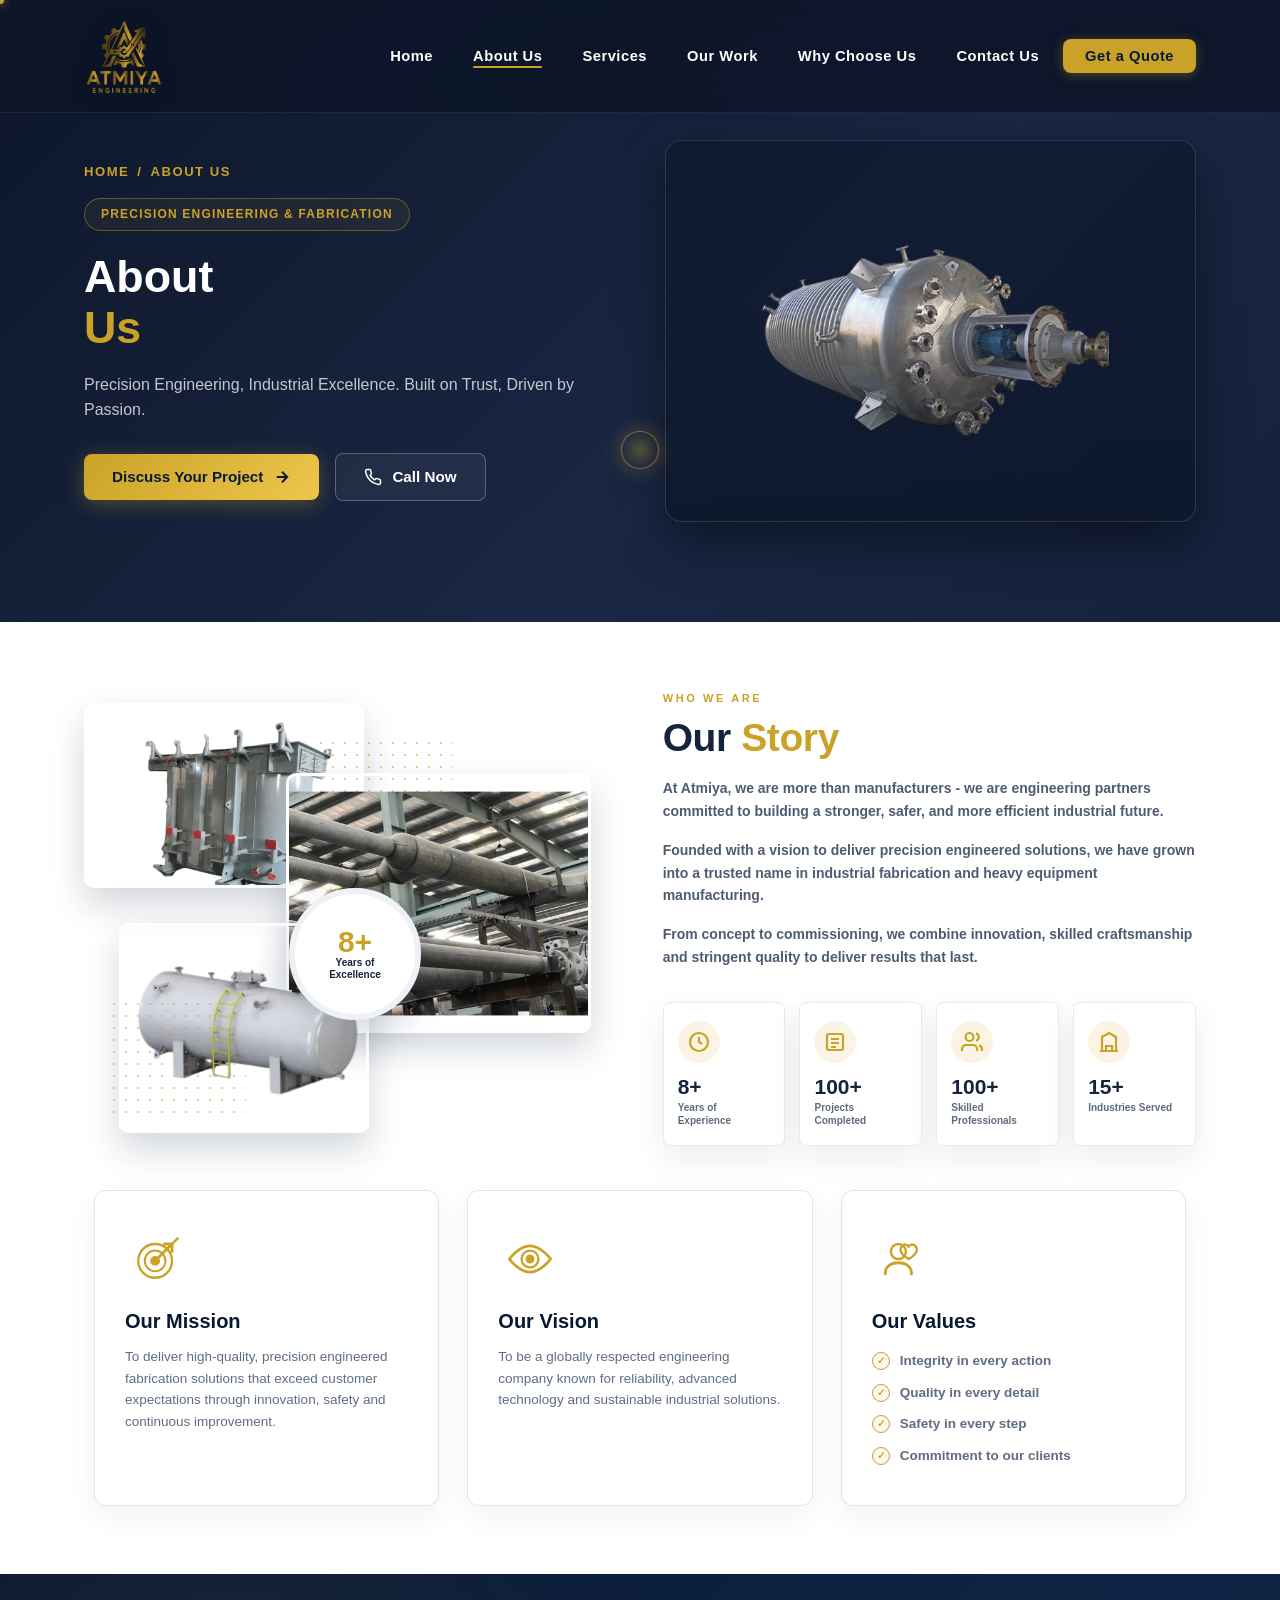
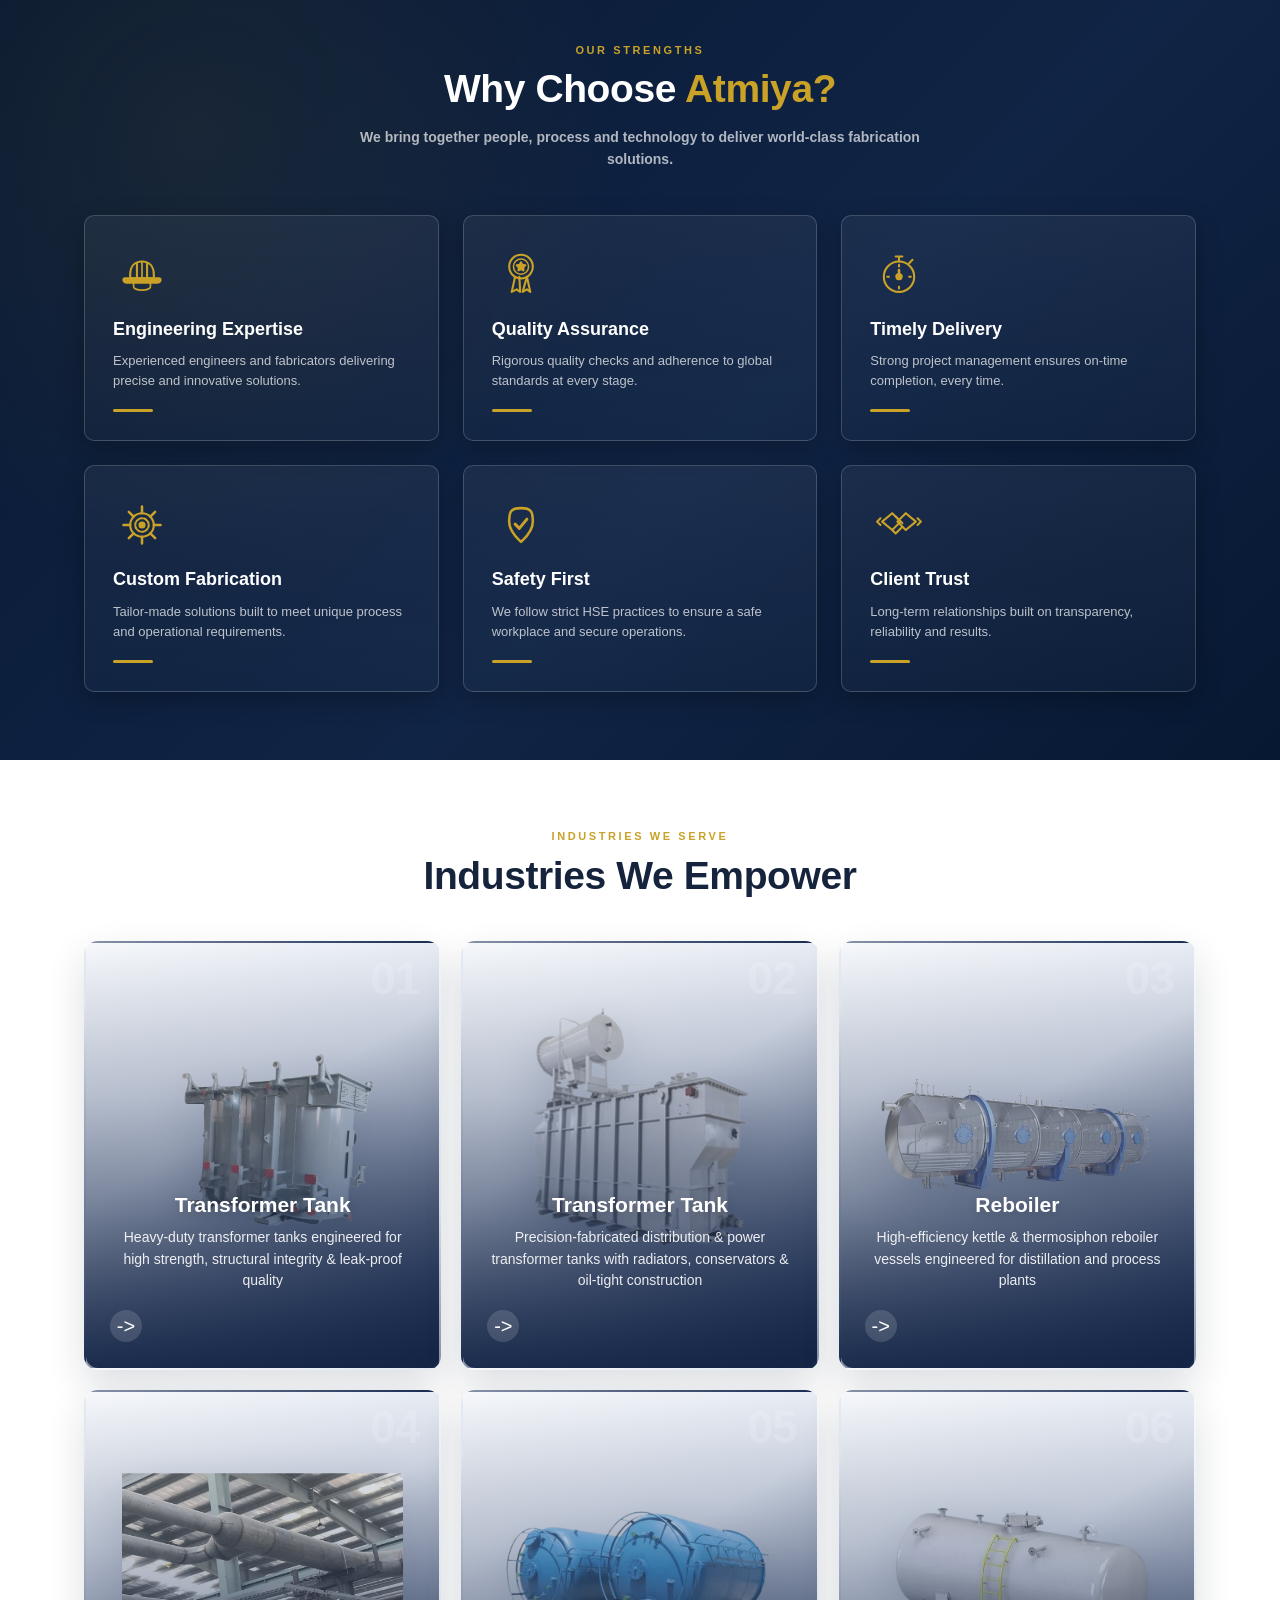
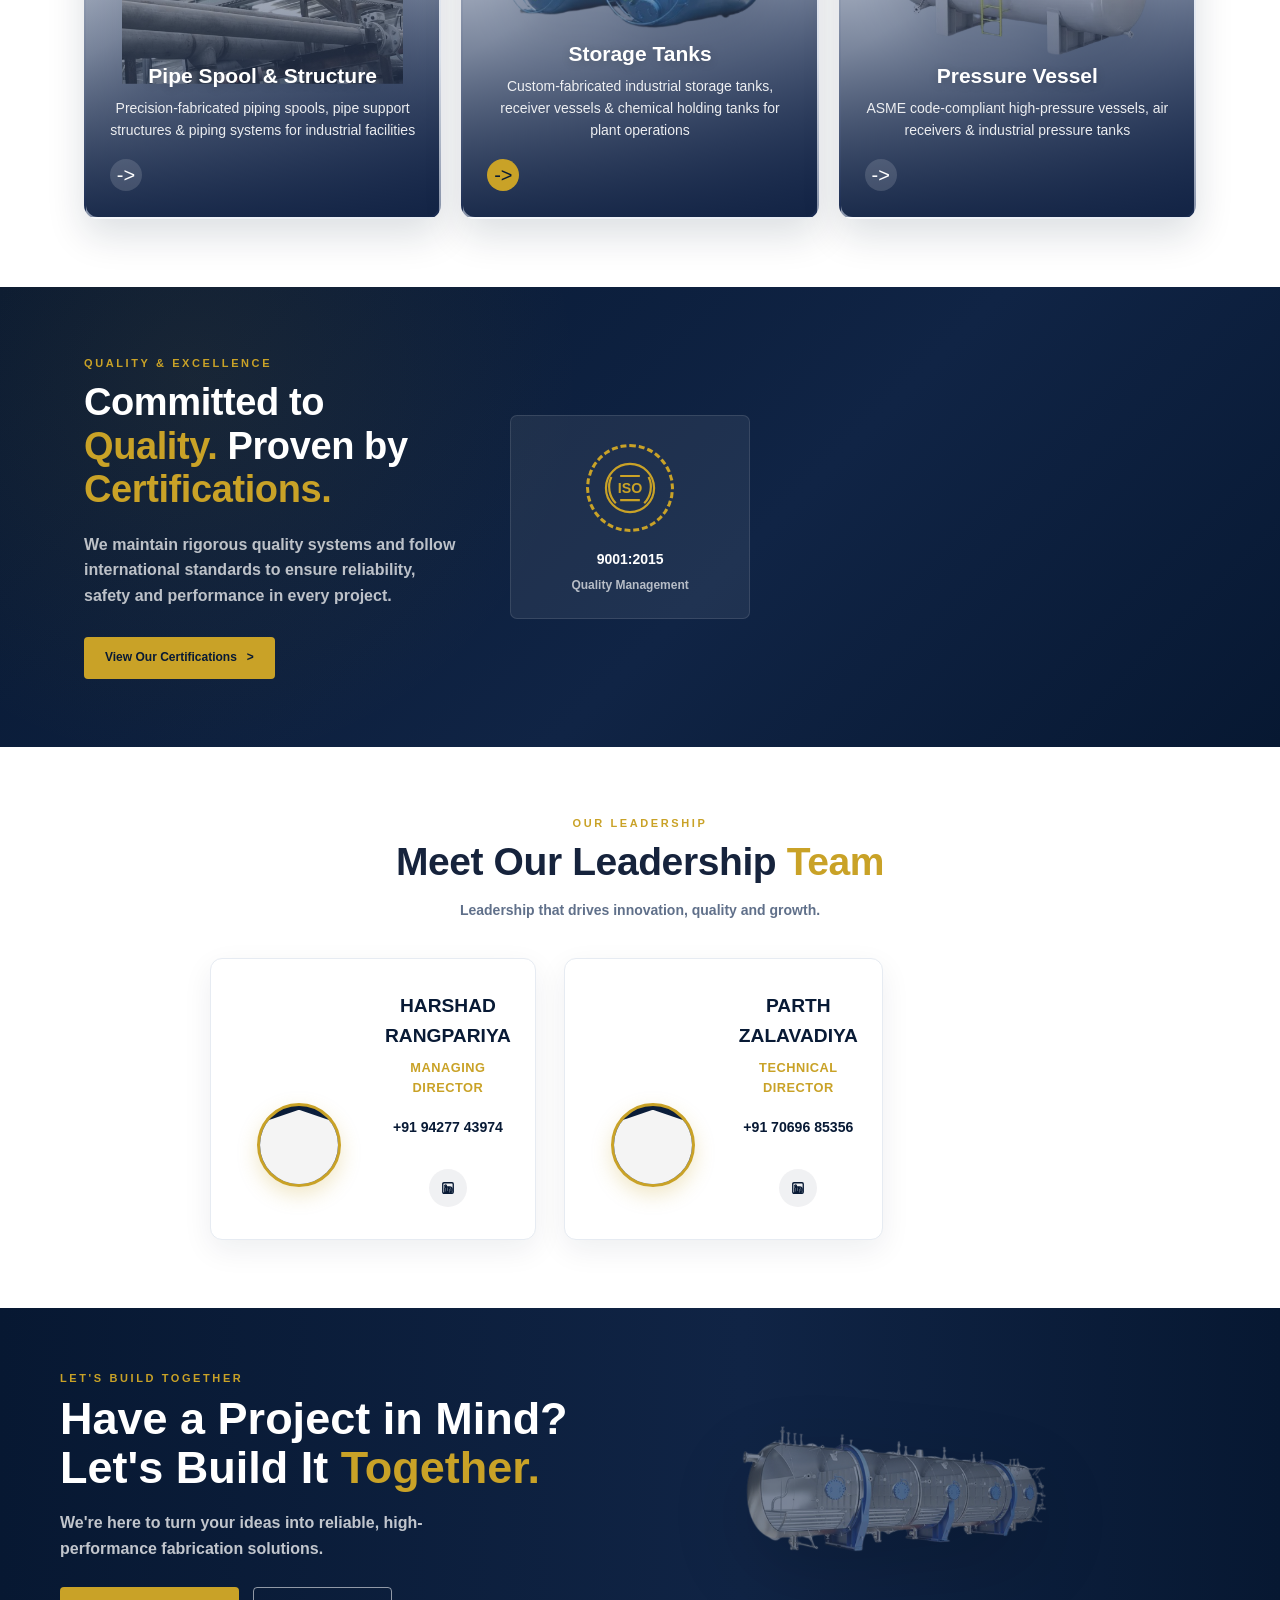
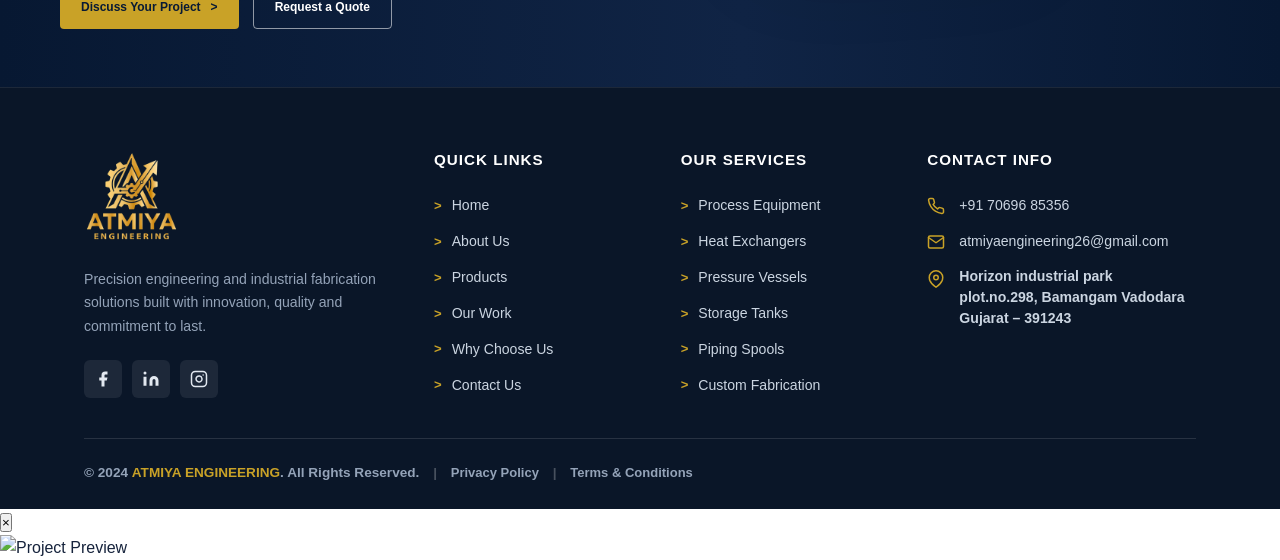
==== commit 77cfdad7: "Update Industries grid layout, product image mappings, GPS location, partner logos, and direct SMTP " ====
--- a/about.html
+++ b/about.html
@@ -130,16 +130,21 @@
     .photo-stack::after { left: 24px; bottom: 15px; }
     .stack-img {
       position: absolute;
-      object-fit: contain;
-      border-radius: 7px;
-      box-shadow: var(--shadow);
-      border: 4px solid #fff;
-      background: linear-gradient(145deg, #f8fafc, #eef2f7);
-      padding: 14px;
+      border-radius: 10px;
+      object-fit: cover;
+      box-shadow: 0 16px 35px rgba(8,26,53,.18);
+      border: 3px solid #fff;
+      transition: transform 0.5s cubic-bezier(0.165, 0.84, 0.44, 1), box-shadow 0.5s ease;
     }
     .stack-img.one { width: 280px; height: 185px; left: 0; top: 0; }
     .stack-img.two { width: 305px; height: 260px; right: 0; top: 70px; }
     .stack-img.three { width: 250px; height: 210px; left: 35px; bottom: 0; }
+    
+    @keyframes badgePulse {
+      0% { box-shadow: 0 0 0 0 rgba(201, 162, 39, 0.4); }
+      70% { box-shadow: 0 0 0 18px rgba(201, 162, 39, 0); }
+      100% { box-shadow: 0 0 0 0 rgba(201, 162, 39, 0); }
+    }
     .experience-badge {
       position: absolute;
       left: 205px;
@@ -154,9 +159,17 @@
       text-align: center;
       box-shadow: 0 16px 35px rgba(8,26,53,.16);
       z-index: 3;
+      animation: badgePulse 2.5s infinite ease-in-out;
+      transition: transform 0.4s cubic-bezier(0.175, 0.885, 0.32, 1.275);
     }
     .experience-badge strong { display: block; color: var(--gold); font-size: 30px; line-height: 1; }
     .experience-badge span { display: block; font-size: 10px; font-weight: 800; line-height: 1.25; color: var(--ink); }
+    
+    .photo-stack:hover .stack-img.one { transform: translate(-10px, -10px) scale(1.04); }
+    .photo-stack:hover .stack-img.two { transform: translate(12px, -8px) scale(1.04); }
+    .photo-stack:hover .stack-img.three { transform: translate(-8px, 12px) scale(1.04); }
+    .photo-stack:hover .experience-badge { transform: scale(1.12); }
+
     .story-copy p {
       color: #4d5c72;
       margin-top: 17px;
@@ -169,7 +182,7 @@
       gap: 14px;
       margin-top: 34px;
     }
-    .mini-stat, .value-card, .strength-card, .cert-card, .leader-card {
+    .mini-stat, .cert-card, .leader-card {
       background: #fff;
       border: 1px solid var(--line);
       border-radius: 7px;
@@ -178,8 +191,16 @@
     .mini-stat {
       padding: 18px 14px;
       min-height: 118px;
-    }
-    .mini-stat .icon, .value-card .icon {
+      position: relative;
+      overflow: hidden;
+      transition: transform 0.35s ease, box-shadow 0.35s ease, border-color 0.35s ease;
+    }
+    .mini-stat:hover {
+      transform: translateY(-5px);
+      border-color: rgba(201, 162, 39, 0.8);
+      box-shadow: 0 14px 28px rgba(8, 26, 53, 0.12), 0 0 14px rgba(201, 162, 39, 0.15);
+    }
+    .mini-stat .icon {
       width: 42px;
       height: 42px;
       border-radius: 50%;
@@ -188,6 +209,12 @@
       color: var(--gold);
       background: rgba(201,162,39,.12);
       margin-bottom: 13px;
+      transition: transform 0.35s ease, background 0.35s ease, color 0.35s ease;
+    }
+    .mini-stat:hover .icon {
+      transform: scale(1.12);
+      background: #c9a227;
+      color: #071832;
     }
     .mini-stat .icon svg { width: 24px; height: 24px; stroke-width: 2.2; }
     .mini-stat strong { display: block; color: var(--ink); font-size: 21px; line-height: 1; }
@@ -196,39 +223,103 @@
     .values-grid {
       display: grid;
       grid-template-columns: repeat(3, 1fr);
-      gap: 32px;
-      margin-top: 42px;
+      gap: 28px;
+      max-width: 1140px;
+      margin: 44px auto 0;
     }
     .value-card {
-      padding: 34px 30px;
-      min-height: 205px;
+      background: #ffffff;
+      border: 1px solid rgba(220, 225, 235, 0.85);
+      border-radius: 12px;
+      box-shadow: 0 10px 30px rgba(8, 26, 53, 0.06);
+      padding: 38px 30px;
+      min-height: 250px;
+      position: relative;
+      overflow: hidden;
+      transition: transform 0.4s cubic-bezier(0.165, 0.84, 0.44, 1), border-color 0.4s ease, box-shadow 0.4s ease;
+      display: flex;
+      flex-direction: column;
+      align-items: flex-start;
+    }
+    .value-card::before {
+      content: "";
+      position: absolute;
+      top: 0;
+      left: 0;
+      width: 0%;
+      height: 3.5px;
+      background: linear-gradient(90deg, #c9a227 0%, #efc64d 100%);
+      transition: width 0.45s ease;
+    }
+    .value-card:hover::before {
+      width: 100%;
+    }
+    .value-card:hover {
+      transform: translateY(-8px);
+      border-color: rgba(201, 162, 39, 0.85);
+      box-shadow: 0 20px 42px rgba(8, 26, 53, 0.14), 0 0 20px rgba(201, 162, 39, 0.2);
     }
     .value-card .icon {
-      width: 58px;
-      height: 58px;
+      width: 64px;
+      height: 60px;
       background: transparent;
-      margin-bottom: 16px;
-    }
-    .value-card .icon svg { stroke-width: 2.1; }
-    svg { width: 100%; height: 100%; }
-    .value-card h3, .strength-card h3 { font-size: 19px; margin-bottom: 10px; color: var(--ink); }
-    .value-card p, .value-card li, .strength-card p {
+      margin-bottom: 20px;
+      color: #c9a227;
+      display: flex;
+      align-items: center;
+      justify-content: flex-start;
+      transition: transform 0.4s cubic-bezier(0.175, 0.885, 0.32, 1.275);
+    }
+    .value-card:hover .icon {
+      transform: scale(1.15) rotate(4deg);
+    }
+    .value-card .icon svg {
+      width: 100%;
+      height: 100%;
+    }
+    .value-card h3 {
+      font-size: 20px;
+      font-weight: 800;
+      color: #071832;
+      margin-bottom: 12px;
+      line-height: 1.25;
+    }
+    .value-card p {
       color: #5f6d82;
-      font-size: 13px;
+      font-size: 13.5px;
+      font-weight: 500;
+      line-height: 1.6;
+    }
+    .value-card ul {
+      list-style: none;
+      display: flex;
+      flex-direction: column;
+      gap: 10px;
+      margin-top: 4px;
+      padding: 0;
+      width: 100%;
+    }
+    .value-card li {
+      display: flex;
+      align-items: center;
+      gap: 10px;
+      color: #5f6d82;
+      font-size: 13.5px;
       font-weight: 600;
     }
-    .value-card ul { list-style: none; display: grid; gap: 7px; }
-    .value-card li { display: flex; align-items: center; gap: 8px; }
     .check-dot {
-      width: 14px;
-      height: 14px;
-      border: 1px solid var(--gold);
+      width: 18px;
+      height: 18px;
+      border: 1.5px solid #c9a227;
       border-radius: 50%;
-      color: var(--gold);
-      display: inline-grid;
-      place-items: center;
-      font-size: 9px;
+      color: #c9a227;
+      display: inline-flex;
+      align-items: center;
+      justify-content: center;
+      font-size: 10px;
+      font-weight: 900;
       flex: 0 0 auto;
+      background: rgba(201, 162, 39, 0.08);
     }
 
     .dark-band {
@@ -242,71 +333,138 @@
     .strength-grid {
       display: grid;
       grid-template-columns: repeat(3, 1fr);
-      gap: 22px;
-      margin-top: 42px;
+      gap: 24px;
+      max-width: 1140px;
+      margin: 44px auto 0;
     }
     .strength-card {
-      padding: 29px 28px;
-      background: rgba(255,255,255,.06);
-      border-color: rgba(255,255,255,.1);
-      box-shadow: none;
-      min-height: 174px;
+      border: 1px solid rgba(255, 255, 255, 0.18);
+      border-radius: 10px;
+      padding: 32px 28px 28px;
+      text-align: left;
+      background: linear-gradient(180deg, rgba(255, 255, 255, 0.05) 0%, rgba(255, 255, 255, 0.02) 100%);
+      box-shadow: 0 8px 24px rgba(0, 0, 0, 0.25);
+      transition: transform 0.35s cubic-bezier(0.165, 0.84, 0.44, 1), border-color 0.35s ease, box-shadow 0.35s ease;
+      display: flex;
+      flex-direction: column;
+      align-items: flex-start;
+      min-height: 220px;
+    }
+    .strength-card:hover {
+      transform: translateY(-6px);
+      border-color: rgba(201, 162, 39, 0.9);
+      box-shadow: 0 16px 36px rgba(0, 0, 0, 0.4), 0 0 16px rgba(201, 162, 39, 0.25);
     }
     .strength-card .icon {
-      color: var(--gold);
       width: 58px;
-      height: 58px;
-      margin-bottom: 17px;
-    }
-    .strength-card .icon svg { stroke-width: 2.1; }
-    .strength-card h3 { color: #fff; }
-    .strength-card p { color: rgba(255,255,255,.72); }
+      height: 54px;
+      color: #c9a227;
+      margin-bottom: 16px;
+      display: flex;
+      align-items: center;
+      justify-content: flex-start;
+      transition: transform 0.35s ease;
+    }
+    .strength-card .icon svg {
+      width: 100%;
+      height: 100%;
+    }
+    .strength-card:hover .icon {
+      transform: scale(1.08);
+    }
+    .strength-card h3 {
+      color: #ffffff;
+      font-size: 18px;
+      font-weight: 800;
+      line-height: 1.3;
+      margin-bottom: 10px;
+    }
+    .strength-card p {
+      color: rgba(255, 255, 255, 0.72);
+      font-size: 13px;
+      font-weight: 500;
+      line-height: 1.55;
+    }
     .gold-line {
-      width: 50px;
+      width: 40px;
       height: 3px;
-      background: var(--gold);
-      margin-top: 20px;
+      background: #c9a227;
+      margin-top: 18px;
       border-radius: 2px;
     }
 
     .timeline {
       display: grid;
       grid-template-columns: repeat(6, 1fr);
-      gap: 22px;
-      margin-top: 48px;
+      gap: 16px;
+      max-width: 1140px;
+      margin: 54px auto 0;
       position: relative;
     }
     .timeline::before {
       content: "";
       position: absolute;
-      left: 5%;
-      right: 5%;
-      top: 18px;
+      left: calc(100% / 12);
+      right: calc(100% / 12);
+      top: 11px;
       height: 2px;
-      background: #cbd3df;
+      background: #7a8b9e;
+      z-index: 0;
     }
     .mile {
       position: relative;
       text-align: center;
-      padding-top: 42px;
+      padding-top: 40px;
       z-index: 1;
     }
     .mile::before {
       content: "";
       position: absolute;
-      top: 8px;
+      top: 0px;
       left: 50%;
-      width: 20px;
-      height: 20px;
       transform: translateX(-50%);
+      width: 24px;
+      height: 24px;
       border-radius: 50%;
-      background: var(--gold);
-      border: 5px solid #fff;
-      box-shadow: 0 0 0 2px var(--gold);
-    }
-    .mile strong { color: var(--gold); font-size: 16px; }
-    .mile h4 { color: var(--ink); font-size: 12px; line-height: 1.25; margin: 7px 0; }
-    .mile p { color: var(--muted); font-size: 11px; font-weight: 600; line-height: 1.45; }
+      background: #c9a227;
+      border: 3px solid #ffffff;
+      box-shadow: 0 0 0 2px #c9a227, 0 4px 12px rgba(201, 162, 39, 0.4);
+      z-index: 2;
+    }
+    .mile::after {
+      content: "";
+      position: absolute;
+      top: 7px;
+      left: 50%;
+      transform: translateX(-50%);
+      width: 10px;
+      height: 10px;
+      border-radius: 50%;
+      background: #ffffff;
+      z-index: 3;
+    }
+    .mile strong {
+      color: #c9a227;
+      font-size: 20px;
+      font-weight: 800;
+      display: block;
+      letter-spacing: 0.3px;
+    }
+    .mile h4 {
+      color: #071832;
+      font-size: 14.5px;
+      font-weight: 800;
+      line-height: 1.25;
+      margin: 8px 0 6px;
+    }
+    .mile p {
+      color: #5f6d82;
+      font-size: 12px;
+      font-weight: 500;
+      line-height: 1.48;
+      max-width: 160px;
+      margin: 0 auto;
+    }
 
     .industry-grid {
       display: grid;
@@ -429,9 +587,24 @@
 
     .leader-grid {
       display: grid;
-      grid-template-columns: repeat(3, 1fr);
+      grid-template-columns: repeat(2, 1fr);
       gap: 32px;
-      margin-top: 42px;
+      max-width: 860px;
+      margin: 42px auto 0;
+    }
+    .leader-phone {
+      margin-top: 6px;
+      font-size: 13px;
+      font-weight: 700;
+      color: var(--navy);
+    }
+    .leader-phone a {
+      color: var(--navy);
+      text-decoration: none;
+      transition: color .2s;
+    }
+    .leader-phone a:hover {
+      color: var(--gold);
     }
     .leader-card {
       display: grid;
@@ -744,7 +917,7 @@
           <img class="stack-img one" src="assets/images/new-1.png" alt="Industrial pressure vessel">
           <img class="stack-img two" src="assets/images/new-8.png" alt="Transparent pressure vessel equipment">
           <img class="stack-img three" src="assets/images/new-12.png" alt="Transparent fabrication assembly">
-          <div class="experience-badge"><div><strong>15+</strong><span>Years of<br>Excellence</span></div></div>
+          <div class="experience-badge"><div><strong>8+</strong><span>Years of<br>Excellence</span></div></div>
         </div>
         <div class="story-copy">
           <div class="eyebrow">Who We Are</div>
@@ -753,8 +926,8 @@
           <p>Founded with a vision to deliver precision engineered solutions, we have grown into a trusted name in industrial fabrication and heavy equipment manufacturing.</p>
           <p>From concept to commissioning, we combine innovation, skilled craftsmanship and stringent quality to deliver results that last.</p>
           <div class="mini-stats">
-            <div class="mini-stat"><div class="icon"><svg viewBox="0 0 24 24" fill="none" stroke="currentColor"><circle cx="12" cy="12" r="9"/><path d="M12 7v5l3 2"/></svg></div><strong>15+</strong><span>Years of Experience</span></div>
-            <div class="mini-stat"><div class="icon"><svg viewBox="0 0 24 24" fill="none" stroke="currentColor"><rect x="4" y="4" width="16" height="16" rx="2"/><path d="M8 9h8M8 13h8M8 17h5"/></svg></div><strong>500+</strong><span>Projects Completed</span></div>
+            <div class="mini-stat"><div class="icon"><svg viewBox="0 0 24 24" fill="none" stroke="currentColor"><circle cx="12" cy="12" r="9"/><path d="M12 7v5l3 2"/></svg></div><strong>8+</strong><span>Years of Experience</span></div>
+            <div class="mini-stat"><div class="icon"><svg viewBox="0 0 24 24" fill="none" stroke="currentColor"><rect x="4" y="4" width="16" height="16" rx="2"/><path d="M8 9h8M8 13h8M8 17h5"/></svg></div><strong>100+</strong><span>Projects Completed</span></div>
             <div class="mini-stat"><div class="icon"><svg viewBox="0 0 24 24" fill="none" stroke="currentColor"><path d="M17 21v-2a4 4 0 0 0-4-4H6a4 4 0 0 0-4 4v2"/><circle cx="9.5" cy="7" r="4"/><path d="M22 21v-2a4 4 0 0 0-3-3.6"/><path d="M16 3.2a4 4 0 0 1 0 7.6"/></svg></div><strong>100+</strong><span>Skilled Professionals</span></div>
             <div class="mini-stat"><div class="icon"><svg viewBox="0 0 24 24" fill="none" stroke="currentColor"><path d="M3 21h18"/><path d="M5 21V7l7-4 7 4v14"/><path d="M9 21v-5h6v5"/><path d="M9 9h.01M12 9h.01M15 9h.01M9 12h.01M12 12h.01M15 12h.01"/></svg></div><strong>15+</strong><span>Industries Served</span></div>
           </div>
@@ -762,17 +935,37 @@
       </div>
       <div class="container values-grid">
         <article class="value-card">
-          <div class="icon"><svg viewBox="0 0 24 24" fill="none" stroke="currentColor" stroke-width="1.8"><circle cx="12" cy="12" r="7"/><path d="M12 3v3M21 12h-3M12 21v-3M3 12h3"/><circle cx="12" cy="12" r="2"/></svg></div>
+          <div class="icon">
+            <svg viewBox="0 0 64 64" fill="none" stroke="#c9a227" stroke-width="2.5" stroke-linecap="round" stroke-linejoin="round" xmlns="http://www.w3.org/2000/svg">
+              <circle cx="30" cy="34" r="18" stroke-width="2.5"/>
+              <circle cx="30" cy="34" r="11" stroke-width="2.2"/>
+              <circle cx="30" cy="34" r="4" fill="#c9a227"/>
+              <path d="M48 16L32 32M48 16L40 16M48 16L48 24" stroke-width="3"/>
+              <path d="M48 16L54 10" stroke-width="2.5"/>
+            </svg>
+          </div>
           <h3>Our Mission</h3>
           <p>To deliver high-quality, precision engineered fabrication solutions that exceed customer expectations through innovation, safety and continuous improvement.</p>
         </article>
         <article class="value-card">
-          <div class="icon"><svg viewBox="0 0 24 24" fill="none" stroke="currentColor" stroke-width="1.8"><path d="M2 12s4-7 10-7 10 7 10 7-4 7-10 7S2 12 2 12z"/><circle cx="12" cy="12" r="3"/></svg></div>
+          <div class="icon">
+            <svg viewBox="0 0 64 64" fill="none" stroke="#c9a227" stroke-width="2.5" stroke-linecap="round" stroke-linejoin="round" xmlns="http://www.w3.org/2000/svg">
+              <path d="M10 32C10 32 20 18 32 18C44 18 54 32 54 32C54 32 44 46 32 46C20 46 10 32 10 32Z" stroke-width="3"/>
+              <circle cx="32" cy="32" r="9" stroke-width="2.5"/>
+              <circle cx="32" cy="32" r="3.5" fill="#c9a227"/>
+            </svg>
+          </div>
           <h3>Our Vision</h3>
-          <p>To be a globally respected engineering company known for reliability, advanced technology, and sustainable industrial solutions.</p>
+          <p>To be a globally respected engineering company known for reliability, advanced technology and sustainable industrial solutions.</p>
         </article>
         <article class="value-card">
-          <div class="icon"><svg viewBox="0 0 24 24" fill="none" stroke="currentColor" stroke-width="1.8"><path d="M17 21v-2a4 4 0 0 0-4-4H6a4 4 0 0 0-4 4v2"/><circle cx="9.5" cy="7" r="4"/><path d="M18 8l1.3 1.3L22 6.6"/></svg></div>
+          <div class="icon">
+            <svg viewBox="0 0 64 64" fill="none" stroke="#c9a227" stroke-width="2.5" stroke-linecap="round" stroke-linejoin="round" xmlns="http://www.w3.org/2000/svg">
+              <circle cx="26" cy="24" r="8" stroke-width="2.5"/>
+              <path d="M12 48C12 40 18 36 26 36C34 36 40 40 40 48" stroke-width="3"/>
+              <path d="M44 18C41.5 15.5 38 16.5 37 19C36 16.5 32.5 15.5 30 18C27 21 27 26 37 32C47 26 47 21 44 18Z" fill="none" stroke="#c9a227" stroke-width="2.5"/>
+            </svg>
+          </div>
           <h3>Our Values</h3>
           <ul>
             <li><span class="check-dot">&#10003;</span>Integrity in every action</li>
@@ -790,81 +983,141 @@
         <h2 class="section-title">Why Choose <span class="gold">Atmiya?</span></h2>
         <p class="subcopy">We bring together people, process and technology to deliver world-class fabrication solutions.</p>
         <div class="strength-grid">
-          <article class="strength-card"><div class="icon"><svg viewBox="0 0 24 24" fill="none" stroke="currentColor" stroke-width="1.8"><path d="M12 2v6"/><path d="M5 10a7 7 0 0 1 14 0"/><path d="M4 10h16v4a8 8 0 0 1-16 0z"/></svg></div><h3>Engineering Expertise</h3><p>Experienced engineers and fabricators delivering precise and innovative solutions.</p><div class="gold-line"></div></article>
-          <article class="strength-card"><div class="icon"><svg viewBox="0 0 24 24" fill="none" stroke="currentColor" stroke-width="1.8"><circle cx="12" cy="8" r="5"/><path d="M8 13l-1 8 5-3 5 3-1-8"/></svg></div><h3>Quality Assurance</h3><p>Rigorous quality checks and adherence to global standards at every stage.</p><div class="gold-line"></div></article>
-          <article class="strength-card"><div class="icon"><svg viewBox="0 0 24 24" fill="none" stroke="currentColor" stroke-width="1.8"><circle cx="12" cy="12" r="9"/><path d="M12 7v5l4 2"/><path d="M19 5l-3 3"/></svg></div><h3>Timely Delivery</h3><p>Strong project management ensures on-time completion, every time.</p><div class="gold-line"></div></article>
-          <article class="strength-card"><div class="icon"><svg viewBox="0 0 24 24" fill="none" stroke="currentColor" stroke-width="1.8"><circle cx="12" cy="12" r="3"/><path d="M19.4 15a8 8 0 0 0 0-6l2-1.5-2-3.4-2.4 1a8 8 0 0 0-5-3l-.4-2.6h-4l-.4 2.6a8 8 0 0 0-5 3l-2.4-1-2 3.4L4.6 9a8 8 0 0 0 0 6l-2 1.5 2 3.4 2.4-1a8 8 0 0 0 5 3l.4 2.6h4l.4-2.6a8 8 0 0 0 5-3l2.4 1 2-3.4z"/></svg></div><h3>Custom Fabrication</h3><p>Tailor-made solutions built to meet unique process and operational requirements.</p><div class="gold-line"></div></article>
-          <article class="strength-card"><div class="icon"><svg viewBox="0 0 24 24" fill="none" stroke="currentColor" stroke-width="1.8"><path d="M12 22s8-4 8-10V5l-8-3-8 3v7c0 6 8 10 8 10z"/><path d="M9 12l2 2 4-5"/></svg></div><h3>Safety First</h3><p>We follow strict HSE practices to ensure a safe workplace and secure operations.</p><div class="gold-line"></div></article>
-          <article class="strength-card"><div class="icon"><svg viewBox="0 0 24 24" fill="none" stroke="currentColor" stroke-width="1.8"><path d="M10 13a5 5 0 0 0 7 0l3-3a5 5 0 0 0-7-7l-1 1"/><path d="M14 11a5 5 0 0 0-7 0l-3 3a5 5 0 0 0 7 7l1-1"/></svg></div><h3>Client Trust</h3><p>Long-term relationships built on transparency, reliability and results.</p><div class="gold-line"></div></article>
+          <article class="strength-card">
+            <div class="icon">
+              <svg viewBox="0 0 64 64" fill="none" stroke="#c9a227" stroke-width="2.5" stroke-linecap="round" stroke-linejoin="round" xmlns="http://www.w3.org/2000/svg">
+                <path d="M18 32C18 21 24 16 32 16C40 16 46 21 46 32V36H18V32Z" stroke-width="2.5"/>
+                <path d="M32 16V36" stroke-width="2"/>
+                <path d="M26 18V36M38 18V36"/>
+                <path d="M12 36H52C53.5 36 54 37 54 38C54 39.5 52 41 50 41H14C12 41 10 39.5 10 38C10 37 10.5 36 12 36Z" fill="#c9a227"/>
+                <path d="M22 41V46C22 48 26 50 32 50C38 50 42 48 42 46V41" stroke-width="2"/>
+              </svg>
+            </div>
+            <h3>Engineering Expertise</h3>
+            <p>Experienced engineers and fabricators delivering precise and innovative solutions.</p>
+            <div class="gold-line"></div>
+          </article>
+          <article class="strength-card">
+            <div class="icon">
+              <svg viewBox="0 0 64 64" fill="none" stroke="#c9a227" stroke-width="2.5" stroke-linecap="round" stroke-linejoin="round" xmlns="http://www.w3.org/2000/svg">
+                <circle cx="32" cy="22" r="14" stroke-width="2.5"/>
+                <circle cx="32" cy="22" r="9" stroke-width="1.8"/>
+                <path d="M32 17L33.5 20L37 20.5L34.5 23L35 26.5L32 25L29 26.5L29.5 23L27 20.5L30.5 20Z" fill="#c9a227"/>
+                <path d="M25 34L21 52L27 49L31 52L30 34" stroke-width="2.5"/>
+                <path d="M39 34L34 52L39 49L43 52L39 34" stroke-width="2.5"/>
+              </svg>
+            </div>
+            <h3>Quality Assurance</h3>
+            <p>Rigorous quality checks and adherence to global standards at every stage.</p>
+            <div class="gold-line"></div>
+          </article>
+          <article class="strength-card">
+            <div class="icon">
+              <svg viewBox="0 0 64 64" fill="none" stroke="#c9a227" stroke-width="2.5" stroke-linecap="round" stroke-linejoin="round" xmlns="http://www.w3.org/2000/svg">
+                <path d="M28 10H36M32 10V16"/>
+                <path d="M44 18L48 14"/>
+                <circle cx="32" cy="34" r="18" stroke-width="2.5"/>
+                <path d="M32 20V22M32 46V48M18 34H20M44 34H46"/>
+                <path d="M32 26V36" stroke-width="3"/>
+                <path d="M29 33L32 37L35 33" stroke-width="2.5" fill="#c9a227"/>
+                <circle cx="32" cy="34" r="3" fill="#c9a227"/>
+              </svg>
+            </div>
+            <h3>Timely Delivery</h3>
+            <p>Strong project management ensures on-time completion, every time.</p>
+            <div class="gold-line"></div>
+          </article>
+          <article class="strength-card">
+            <div class="icon">
+              <svg viewBox="0 0 64 64" fill="none" stroke="#c9a227" stroke-width="2.5" stroke-linecap="round" stroke-linejoin="round" xmlns="http://www.w3.org/2000/svg">
+                <circle cx="32" cy="32" r="14" stroke-width="2.5"/>
+                <path d="M32 10V18M32 46V54M10 32H18M46 32H54M16.4 16.4L22.1 22.1M41.9 41.9L47.6 47.6M16.4 47.6L22.1 41.9M41.9 22.1L47.6 16.4" stroke-width="3"/>
+                <circle cx="32" cy="32" r="8" stroke-dasharray="3 2"/>
+                <circle cx="32" cy="32" r="3" fill="#c9a227"/>
+              </svg>
+            </div>
+            <h3>Custom Fabrication</h3>
+            <p>Tailor-made solutions built to meet unique process and operational requirements.</p>
+            <div class="gold-line"></div>
+          </article>
+          <article class="strength-card">
+            <div class="icon">
+              <svg viewBox="0 0 64 64" fill="none" stroke="#c9a227" stroke-width="2.5" stroke-linecap="round" stroke-linejoin="round" xmlns="http://www.w3.org/2000/svg">
+                <path d="M32 12C20 12 18 16 18 28C18 40 28 48 32 52C36 48 46 40 46 28C46 16 44 12 32 12Z" stroke-width="3"/>
+                <path d="M25 31L30 36L39 25" stroke-width="3.5"/>
+              </svg>
+            </div>
+            <h3>Safety First</h3>
+            <p>We follow strict HSE practices to ensure a safe workplace and secure operations.</p>
+            <div class="gold-line"></div>
+          </article>
+          <article class="strength-card">
+            <div class="icon">
+              <svg viewBox="0 0 64 64" fill="none" stroke="#c9a227" stroke-width="2.5" stroke-linecap="round" stroke-linejoin="round" xmlns="http://www.w3.org/2000/svg">
+                <path d="M12 28L24 18L34 28L24 38L12 28Z" stroke-width="2.5"/>
+                <path d="M52 28L40 18L30 28L40 38L52 28Z" stroke-width="2.5"/>
+                <path d="M24 38L28 42L36 34M28 22L36 30" stroke-width="2.5"/>
+                <path d="M10 24L6 28L10 32M54 24L58 28L54 32" stroke-width="2.5"/>
+              </svg>
+            </div>
+            <h3>Client Trust</h3>
+            <p>Long-term relationships built on transparency, reliability and results.</p>
+            <div class="gold-line"></div>
+          </article>
         </div>
       </div>
     </section>
 
     <section class="section">
-      <div class="container center">
-        <div class="eyebrow">Our Journey</div>
-        <h2 class="section-title">Milestones That Define Our Growth</h2>
-        <div class="timeline">
-          <div class="mile"><strong>2009</strong><h4>Company Incorporated</h4><p>Started our journey with a small workshop.</p></div>
-          <div class="mile"><strong>2012</strong><h4>First Major Project</h4><p>Successfully delivered our first large-scale project.</p></div>
-          <div class="mile"><strong>2015</strong><h4>Facility Expansion</h4><p>Expanded infrastructure and added advanced machinery.</p></div>
-          <div class="mile"><strong>2018</strong><h4>500+ Projects Completed</h4><p>Reached a milestone of 500+ successful executions.</p></div>
-          <div class="mile"><strong>2021</strong><h4>Global Standards</h4><p>Achieved ISO certifications and global compliance.</p></div>
-          <div class="mile"><strong>2024</strong><h4>Future Forward</h4><p>Continuing to innovate and build long-term partnerships.</p></div>
-        </div>
-      </div>
-    </section>
-
-    <section class="section" style="padding-top: 0;">
       <div class="container center">
         <div class="eyebrow">Industries We Serve</div>
         <h2 class="section-title">Industries We Empower</h2>
         <div class="industry-grid">
           <article class="industry-card" data-num="01">
-            <img src="assets/images/new-1.png" alt="Chemical processing equipment">
+            <img src="assets/images/new-1.png" alt="Transformer Tank fabrication">
             <div class="industry-content">
-              <h3>Chemical Processing</h3>
-              <p>Reactors, vessels &amp; complete process systems for chemical plants</p>
+              <h3>Transformer Tank</h3>
+              <p>Heavy-duty transformer tanks engineered for high strength, structural integrity &amp; leak-proof quality</p>
               <span class="industry-arrow">-&gt;</span>
             </div>
           </article>
           <article class="industry-card" data-num="02">
-            <img src="assets/images/new-2.png" alt="Pharmaceutical fabrication equipment">
+            <img src="assets/images/new-2.png" alt="Power Transformer Tank fabrication">
             <div class="industry-content">
-              <h3>Pharmaceutical</h3>
-              <p>GMP-compliant SS tanks, mixers &amp; pharma-grade fabrications</p>
+              <h3>Transformer Tank</h3>
+              <p>Precision-fabricated distribution &amp; power transformer tanks with radiators, conservators &amp; oil-tight construction</p>
               <span class="industry-arrow">-&gt;</span>
             </div>
           </article>
           <article class="industry-card" data-num="03">
-            <img src="assets/images/new-5.png" alt="Oil and gas pressure vessel">
+            <img src="assets/images/new-5.png" alt="Reboiler Vessel">
             <div class="industry-content">
-              <h3>Oil &amp; Gas</h3>
-              <p>High-pressure vessels, piping &amp; structural systems for O&amp;G plants</p>
+              <h3>Reboiler</h3>
+              <p>High-efficiency kettle &amp; thermosiphon reboiler vessels engineered for distillation and process plants</p>
               <span class="industry-arrow">-&gt;</span>
             </div>
           </article>
           <article class="industry-card" data-num="04">
-            <img src="assets/images/new-8.png" alt="Food and beverage stainless equipment">
+            <img src="assets/images/new-8.png" alt="Pipe Spool &amp; Structure">
             <div class="industry-content">
-              <h3>Food &amp; Beverage</h3>
-              <p>Hygienic SS fabrications &amp; food-grade process equipment</p>
+              <h3>Pipe Spool &amp; Structure</h3>
+              <p>Precision-fabricated piping spools, pipe support structures &amp; piping systems for industrial facilities</p>
               <span class="industry-arrow">-&gt;</span>
             </div>
           </article>
           <article class="industry-card" data-num="05">
-            <img src="assets/images/new-9.png" alt="Power and energy fabrication">
+            <img src="assets/images/new-9.png" alt="Storage Tanks">
             <div class="industry-content">
-              <h3>Power &amp; Energy</h3>
-              <p>Heat exchangers, skid systems &amp; structural steel for energy plants</p>
+              <h3>Storage Tanks</h3>
+              <p>Custom-fabricated industrial storage tanks, receiver vessels &amp; chemical holding tanks for plant operations</p>
               <span class="industry-arrow">-&gt;</span>
             </div>
           </article>
           <article class="industry-card" data-num="06">
-            <img src="assets/images/new-12.png" alt="General industry fabrication">
+            <img src="assets/images/new-12.png" alt="Pressure Vessel fabrication">
             <div class="industry-content">
-              <h3>General Industry</h3>
-              <p>Custom fabrication solutions for all heavy &amp; light manufacturing sectors</p>
+              <h3>Pressure Vessel</h3>
+              <p>ASME code-compliant high-pressure vessels, air receivers &amp; industrial pressure tanks</p>
               <span class="industry-arrow">-&gt;</span>
             </div>
           </article>
@@ -880,11 +1133,8 @@
           <p>We maintain rigorous quality systems and follow international standards to ensure reliability, safety and performance in every project.</p>
           <a href="index.html#contact" class="primary-btn">View Our Certifications <span>&gt;</span></a>
         </div>
-        <div class="cert-grid">
+        <div class="cert-grid" style="grid-template-columns: 1fr; max-width: 240px;">
           <article class="cert-card"><div class="seal"><svg viewBox="0 0 64 64" fill="none" stroke="currentColor" stroke-width="2"><circle cx="32" cy="32" r="22"/><path d="M19 46c-6-6-8-16-4-24M45 46c6-6 8-16 4-24"/><path d="M23 21h18M23 43h18"/><text x="32" y="37" text-anchor="middle" fill="currentColor" stroke="none" font-size="13" font-weight="800">ISO</text></svg></div><h4>9001:2015</h4><p>Quality Management</p></article>
-          <article class="cert-card"><div class="seal"><svg viewBox="0 0 64 64" fill="none" stroke="currentColor" stroke-width="2"><circle cx="32" cy="32" r="22"/><path d="M19 46c-6-6-8-16-4-24M45 46c6-6 8-16 4-24"/><path d="M23 21h18M23 43h18"/><text x="32" y="37" text-anchor="middle" fill="currentColor" stroke="none" font-size="13" font-weight="800">ISO</text></svg></div><h4>14001:2015</h4><p>Environmental Management</p></article>
-          <article class="cert-card"><div class="seal"><svg viewBox="0 0 64 64" fill="none" stroke="currentColor" stroke-width="2"><circle cx="32" cy="32" r="22"/><path d="M19 46c-6-6-8-16-4-24M45 46c6-6 8-16 4-24"/><path d="M23 21h18M23 43h18"/><text x="32" y="37" text-anchor="middle" fill="currentColor" stroke="none" font-size="13" font-weight="800">ISO</text></svg></div><h4>45001:2018</h4><p>Occupational Health &amp; Safety</p></article>
-          <article class="cert-card"><div class="seal"><svg viewBox="0 0 64 64" fill="none" stroke="currentColor" stroke-width="2"><path d="M32 8l18 7v14c0 13-8 22-18 27-10-5-18-14-18-27V15l18-7z"/><path d="M24 33l6 6 12-14"/><path d="M22 18h20"/></svg></div><h4>U, U2, R, S</h4><p>Certified Fabrication</p></article>
         </div>
       </div>
     </section>
@@ -900,9 +1150,9 @@
               <svg viewBox="0 0 24 24" fill="none" stroke="currentColor" stroke-width="1.8" width="36" height="36"><path d="M20 21v-2a4 4 0 0 0-4-4H8a4 4 0 0 0-4 4v2"/><circle cx="12" cy="7" r="4"/></svg>
             </div>
             <div>
-              <h3>Rajesh Patel</h3>
+              <h3>HARSHAD RANGPARIYA</h3>
               <small>Managing Director</small>
-              <p>Visionary leader with 20+ years of experience in engineering and project execution.</p>
+              <p class="leader-phone"><a href="tel:+919427743974">+91 94277 43974</a></p>
               <a href="#" class="linkedin" aria-label="LinkedIn Profile">
                 <svg viewBox="0 0 24 24" width="18" height="18" fill="currentColor"><path d="M19 3a2 2 0 0 1 2 2v14a2 2 0 0 1-2 2H5a2 2 0 0 1-2-2V5a2 2 0 0 1 2-2h14m-.5 15.5v-5.3a3.26 3.26 0 0 0-3.26-3.26c-.85 0-1.84.52-2.28 1.3v-1.11h-2.79v8.37h2.79v-4.93c0-.77.62-1.4 1.39-1.4a1.4 1.4 0 0 1 1.4 1.4v4.93h2.75M6.46 10.9v8.37H9.25V10.9H6.46M7.86 6.75a1.45 1.45 0 1 0 0 2.9 1.45 1.45 0 0 0 0-2.9z"/></svg>
               </a>
@@ -913,22 +1163,9 @@
               <svg viewBox="0 0 24 24" fill="none" stroke="currentColor" stroke-width="1.8" width="36" height="36"><path d="M20 21v-2a4 4 0 0 0-4-4H8a4 4 0 0 0-4 4v2"/><circle cx="12" cy="7" r="4"/></svg>
             </div>
             <div>
-              <h3>Vikram Mehta</h3>
+              <h3>PARTH ZALAVADIYA</h3>
               <small>Technical Director</small>
-              <p>Expert in process equipment design, fabrication and quality assurance.</p>
-              <a href="#" class="linkedin" aria-label="LinkedIn Profile">
-                <svg viewBox="0 0 24 24" width="18" height="18" fill="currentColor"><path d="M19 3a2 2 0 0 1 2 2v14a2 2 0 0 1-2 2H5a2 2 0 0 1-2-2V5a2 2 0 0 1 2-2h14m-.5 15.5v-5.3a3.26 3.26 0 0 0-3.26-3.26c-.85 0-1.84.52-2.28 1.3v-1.11h-2.79v8.37h2.79v-4.93c0-.77.62-1.4 1.39-1.4a1.4 1.4 0 0 1 1.4 1.4v4.93h2.75M6.46 10.9v8.37H9.25V10.9H6.46M7.86 6.75a1.45 1.45 0 1 0 0 2.9 1.45 1.45 0 0 0 0-2.9z"/></svg>
-              </a>
-            </div>
-          </article>
-          <article class="leader-card">
-            <div class="leader-photo">
-              <svg viewBox="0 0 24 24" fill="none" stroke="currentColor" stroke-width="1.8" width="36" height="36"><path d="M20 21v-2a4 4 0 0 0-4-4H8a4 4 0 0 0-4 4v2"/><circle cx="12" cy="7" r="4"/></svg>
-            </div>
-            <div>
-              <h3>Anita Sharma</h3>
-              <small>Operations Director</small>
-              <p>Operations specialist focused on delivery excellence and client satisfaction.</p>
+              <p class="leader-phone"><a href="tel:+917069685356">+91 70696 85356</a></p>
               <a href="#" class="linkedin" aria-label="LinkedIn Profile">
                 <svg viewBox="0 0 24 24" width="18" height="18" fill="currentColor"><path d="M19 3a2 2 0 0 1 2 2v14a2 2 0 0 1-2 2H5a2 2 0 0 1-2-2V5a2 2 0 0 1 2-2h14m-.5 15.5v-5.3a3.26 3.26 0 0 0-3.26-3.26c-.85 0-1.84.52-2.28 1.3v-1.11h-2.79v8.37h2.79v-4.93c0-.77.62-1.4 1.39-1.4a1.4 1.4 0 0 1 1.4 1.4v4.93h2.75M6.46 10.9v8.37H9.25V10.9H6.46M7.86 6.75a1.45 1.45 0 1 0 0 2.9 1.45 1.45 0 0 0 0-2.9z"/></svg>
               </a>
--- a/assets/css/style.css
+++ b/assets/css/style.css
@@ -46,6 +46,70 @@
 
 .container { max-width: 1200px; margin: 0 auto; padding: 0 24px; }
 
+/* ---- CUSTOM GLOWING GOLD CURSOR ---- */
+@media (hover: hover) and (pointer: fine) {
+  body {
+    cursor: default;
+  }
+  a, button, input, select, textarea, .btn, [role="button"],
+  .service-card, .promise-card, .strength-card, .value-card, .equip-card, .industry-card, .stat-item, .card, .quality-card {
+    cursor: pointer;
+  }
+
+  .custom-cursor-dot {
+    position: fixed;
+    top: 0;
+    left: 0;
+    width: 8px;
+    height: 8px;
+    background: #c9a227;
+    border-radius: 50%;
+    pointer-events: none;
+    z-index: 99999;
+    transform: translate(-50%, -50%);
+    transition: transform 0.15s ease, background 0.2s ease, width 0.2s ease, height 0.2s ease, opacity 0.2s ease;
+    box-shadow: 0 0 10px rgba(201, 162, 39, 0.85);
+  }
+
+  .custom-cursor-glow {
+    position: fixed;
+    top: 0;
+    left: 0;
+    width: 38px;
+    height: 38px;
+    border-radius: 50%;
+    background: radial-gradient(circle, rgba(201, 162, 39, 0.35) 0%, rgba(201, 162, 39, 0.1) 60%, transparent 100%);
+    border: 1.5px solid rgba(201, 162, 39, 0.55);
+    box-shadow: 0 0 20px rgba(201, 162, 39, 0.35);
+    pointer-events: none;
+    z-index: 99998;
+    transform: translate(-50%, -50%);
+    transition: width 0.3s cubic-bezier(0.165, 0.84, 0.44, 1), height 0.3s cubic-bezier(0.165, 0.84, 0.44, 1), background 0.3s ease, border-color 0.3s ease, box-shadow 0.3s ease, opacity 0.3s ease;
+    will-change: transform;
+  }
+
+  body.cursor-hover .custom-cursor-dot {
+    width: 12px;
+    height: 12px;
+    background: #ffffff;
+    box-shadow: 0 0 14px #c9a227;
+  }
+
+  body.cursor-hover .custom-cursor-glow {
+    width: 58px;
+    height: 58px;
+    background: radial-gradient(circle, rgba(201, 162, 39, 0.45) 0%, rgba(201, 162, 39, 0.18) 70%, transparent 100%);
+    border-color: rgba(201, 162, 39, 0.9);
+    box-shadow: 0 0 32px rgba(201, 162, 39, 0.6), inset 0 0 14px rgba(201, 162, 39, 0.3);
+  }
+
+  body.cursor-click .custom-cursor-glow {
+    transform: translate(-50%, -50%) scale(0.75);
+    border-color: #ffffff;
+    box-shadow: 0 0 24px rgba(255, 255, 255, 0.8);
+  }
+}
+
 /* ---- ANIMATIONS ---- */
 @keyframes fadeInUp {
   from { opacity: 0; transform: translateY(40px); }
@@ -426,7 +490,7 @@
 
 /* ---- INDUSTRIES SECTION ---- */
 .industries-section { padding: 70px 0; background: var(--bg-gray); }
-.industries-grid { display: grid; grid-template-columns: repeat(6, 1fr); gap: 16px; margin-top: 40px; }
+.industries-grid { display: grid; grid-template-columns: repeat(3, 1fr); gap: 24px; margin-top: 40px; }
 .industry-card {
   background: var(--white); border-radius: var(--radius);
   padding: 28px 16px; text-align: center;
@@ -497,6 +561,31 @@
 }
 .gallery-item:hover .gallery-overlay { opacity: 1; }
 .gallery-overlay svg { width: 40px; height: 40px; color: #fff; }
+.gallery-item .tag {
+  position: absolute;
+  left: 12px;
+  bottom: 12px;
+  background: rgba(7, 24, 50, 0.9);
+  color: #ffffff;
+  border: 1px solid rgba(201, 162, 39, 0.85);
+  border-radius: 5px;
+  padding: 6px 12px;
+  font-size: 11px;
+  font-weight: 800;
+  letter-spacing: 0.3px;
+  box-shadow: 0 4px 12px rgba(0,0,0,0.35);
+  backdrop-filter: blur(4px);
+  -webkit-backdrop-filter: blur(4px);
+  pointer-events: none;
+  transition: all 0.3s ease;
+  z-index: 2;
+}
+.gallery-item:hover .tag {
+  background: rgba(201, 162, 39, 0.95);
+  color: #071832;
+  border-color: #ffffff;
+  box-shadow: 0 4px 14px rgba(201, 162, 39, 0.4);
+}
 .gallery-view-all { text-align: center; margin-top: 36px; }
 
 /* ---- WHY CHOOSE SECTION ---- */
--- a/assets/css/contact.css
+++ b/assets/css/contact.css
@@ -379,25 +379,335 @@
   font-size: 1.2rem;
 }
 
-/* Form Container */
-.enquiry-form-card {
+/* Dynamic Left Extras */
+.info-badge-online {
+  display: inline-block;
+  font-size: 0.72rem;
+  font-weight: 700;
+  color: #10B981;
+  background: rgba(16, 185, 129, 0.1);
+  padding: 2px 8px;
+  border-radius: 12px;
+  margin-top: 4px;
+}
+
+.info-subtext {
+  display: block;
+  font-size: 0.75rem;
+  color: var(--text-mid);
+  margin-top: 4px;
+}
+
+.dynamic-person-box {
+  background: linear-gradient(145deg, #FFFFFF, #F8FAFC);
+  border: 1px solid #E2E8F0;
+  border-radius: 14px;
+  box-shadow: 0 4px 16px rgba(0, 0, 0, 0.04);
+}
+
+.person-card-header {
+  display: flex;
+  align-items: center;
+  justify-content: space-between;
+  margin-bottom: 14px;
+  border-bottom: 1px dashed #E2E8F0;
+  padding-bottom: 8px;
+}
+
+.person-card-header h4 {
+  font-size: 0.92rem;
+  font-weight: 800;
+  color: var(--navy);
+  margin-bottom: 0;
+}
+
+.status-indicator {
+  display: inline-flex;
+  align-items: center;
+  gap: 6px;
+  font-size: 0.75rem;
+  font-weight: 700;
+  color: #10B981;
+}
+
+.pulse-dot {
+  width: 8px;
+  height: 8px;
+  border-radius: 50%;
+  background: #10B981;
+  box-shadow: 0 0 0 0 rgba(16, 185, 129, 0.7);
+  animation: pulseGreen 1.8s infinite;
+}
+
+@keyframes pulseGreen {
+  0% { transform: scale(0.95); box-shadow: 0 0 0 0 rgba(16, 185, 129, 0.7); }
+  70% { transform: scale(1); box-shadow: 0 0 0 8px rgba(16, 185, 129, 0); }
+  100% { transform: scale(0.95); box-shadow: 0 0 0 0 rgba(16, 185, 129, 0); }
+}
+
+.person-items {
+  display: flex;
+  flex-direction: column;
+  gap: 12px;
+}
+
+.person-row {
+  display: flex;
+  align-items: center;
+  gap: 12px;
+  padding: 10px 12px;
+  background: #FFFFFF;
+  border: 1px solid #EDF2F7;
+  border-radius: 10px;
+  transition: all 0.25s ease;
+}
+
+.person-row:hover {
+  border-color: var(--gold);
+  transform: translateX(4px);
+  box-shadow: 0 4px 12px rgba(201, 162, 39, 0.1);
+}
+
+.person-avatar {
+  width: 38px;
+  height: 38px;
+  border-radius: 50%;
+  background: var(--navy);
+  color: var(--gold);
+  font-size: 0.8rem;
+  font-weight: 800;
+  display: flex;
+  align-items: center;
+  justify-content: center;
+  flex-shrink: 0;
+}
+
+.person-meta {
+  flex-grow: 1;
+}
+
+.person-name {
+  font-size: 0.88rem;
+  font-weight: 700;
+  color: var(--navy);
+}
+
+.person-role {
+  font-size: 0.74rem;
+  color: var(--text-mid);
+}
+
+.person-phone-link {
+  font-size: 0.82rem;
+  font-weight: 600;
+  color: var(--gold-dark) !important;
+  text-decoration: none;
+}
+
+.person-action-btn {
+  width: 34px;
+  height: 34px;
+  border-radius: 50%;
+  background: #25D366;
+  color: #FFFFFF;
+  display: flex;
+  align-items: center;
+  justify-content: center;
+  transition: transform 0.2s ease, background 0.2s ease;
+  flex-shrink: 0;
+  text-decoration: none;
+}
+
+.person-action-btn:hover {
+  background: #1EBE5D;
+  transform: scale(1.1);
+}
+
+.person-action-btn svg {
+  width: 17px;
+  height: 17px;
+}
+
+.contact-trust-pill {
+  display: flex;
+  align-items: flex-start;
+  gap: 12px;
+  padding: 14px 16px;
+  background: #EFF6FF;
+  border: 1px solid #BFDBFE;
+  border-radius: 10px;
+}
+
+.contact-trust-pill svg {
+  width: 22px;
+  height: 22px;
+  color: #2563EB;
+  flex-shrink: 0;
+  margin-top: 2px;
+}
+
+.contact-trust-pill strong {
+  font-size: 0.85rem;
+  color: #1E40AF;
+  display: block;
+}
+
+.contact-trust-pill p {
+  font-size: 0.78rem;
+  color: #3B82F6;
+  margin: 2px 0 0 0;
+  line-height: 1.4;
+}
+
+/* =========================================================
+   DYNAMIC FORM STYLING (MODERN INTERACTIVE SYSTEM)
+========================================================= */
+.dynamic-form-wrapper {
+  position: relative;
   background: var(--white);
-  border: 1px solid #EBEBEB;
+  border: 1px solid #E2E8F0;
   border-top: 4px solid var(--gold);
-  border-radius: 16px;
-  padding: 32px 36px;
-  box-shadow: 0 10px 40px rgba(26, 39, 68, 0.08);
+  border-radius: 18px;
+  padding: 34px 38px;
+  box-shadow: 0 14px 45px rgba(26, 39, 68, 0.08);
+  transition: all 0.3s ease;
+  overflow: hidden;
+}
+
+.dynamic-form-wrapper:focus-within {
+  border-color: rgba(201, 162, 39, 0.5);
+  box-shadow: 0 18px 50px rgba(201, 162, 39, 0.12);
+}
+
+.form-header-bar {
+  display: flex;
+  align-items: center;
+  justify-content: space-between;
+  margin-bottom: 20px;
+  padding-bottom: 12px;
+  border-bottom: 1px solid #F1F5F9;
+}
+
+.form-header-title {
+  display: flex;
+  align-items: center;
+  gap: 10px;
+}
+
+.form-header-title h3 {
+  font-size: 1.15rem;
+  font-weight: 800;
+  color: var(--navy);
+  margin: 0;
+}
+
+.live-pulse {
+  width: 10px;
+  height: 10px;
+  border-radius: 50%;
+  background: var(--gold);
+  box-shadow: 0 0 0 0 rgba(201, 162, 39, 0.6);
+  animation: pulseGold 2s infinite;
+}
+
+@keyframes pulseGold {
+  0% { transform: scale(0.95); box-shadow: 0 0 0 0 rgba(201, 162, 39, 0.7); }
+  70% { transform: scale(1); box-shadow: 0 0 0 9px rgba(201, 162, 39, 0); }
+  100% { transform: scale(0.95); box-shadow: 0 0 0 0 rgba(201, 162, 39, 0); }
+}
+
+.form-badge-mode {
+  font-size: 0.72rem;
+  font-weight: 700;
+  color: var(--navy);
+  background: #FEF3C7;
+  border: 1px solid #FDE68A;
+  padding: 3px 10px;
+  border-radius: 20px;
+  text-transform: uppercase;
+  letter-spacing: 0.5px;
+}
+
+/* Service Selector Chips */
+.form-chips-label {
+  font-size: 0.8rem;
+  font-weight: 700;
+  color: var(--navy);
+  margin-bottom: 8px;
+  display: flex;
+  align-items: center;
+  gap: 6px;
+}
+
+.service-chips-grid {
+  display: grid;
+  grid-template-columns: repeat(3, 1fr);
+  gap: 8px;
+  margin-bottom: 22px;
+}
+
+.service-chip {
+  display: flex;
+  align-items: center;
+  gap: 8px;
+  padding: 9px 12px;
+  background: #F8FAFC;
+  border: 1.5px solid #E2E8F0;
+  border-radius: 8px;
+  color: var(--text-dark);
+  font-size: 0.8rem;
+  font-weight: 600;
+  font-family: inherit;
+  cursor: pointer;
+  transition: all 0.2s ease;
+  text-align: left;
+}
+
+.service-chip svg {
+  width: 16px;
+  height: 16px;
+  color: var(--text-mid);
+  flex-shrink: 0;
+  transition: color 0.2s ease, transform 0.2s ease;
+}
+
+.service-chip:hover {
+  border-color: var(--gold);
+  background: #FFFDF5;
+  color: var(--navy);
+}
+
+.service-chip:hover svg {
+  color: var(--gold-dark);
+  transform: scale(1.1);
+}
+
+.service-chip.active {
+  background: #FDF9EC;
+  border-color: var(--gold);
+  color: var(--navy);
+  font-weight: 700;
+  box-shadow: 0 3px 10px rgba(201, 162, 39, 0.18);
+}
+
+.service-chip.active svg {
+  color: var(--gold);
+}
+
+/* Form Inputs with Icons */
+.input-field-wrapper {
+  position: relative;
 }
 
 .form-group-row {
   display: grid;
   grid-template-columns: 1fr 1fr;
-  gap: 18px;
-  margin-bottom: 18px;
+  gap: 16px;
+  margin-bottom: 16px;
 }
 
 .form-group {
-  margin-bottom: 18px;
+  margin-bottom: 16px;
 }
 
 .form-group label {
@@ -408,35 +718,291 @@
   margin-bottom: 6px;
 }
 
-.form-group label span {
-  color: #E53935;
+.form-group label .req {
+  color: #EF4444;
+  margin-left: 2px;
+}
+
+.input-with-icon {
+  position: relative;
+  display: flex;
+  align-items: center;
+}
+
+.field-icon {
+  position: absolute;
+  left: 14px;
+  width: 17px;
+  height: 17px;
+  color: #94A3B8;
+  pointer-events: none;
+  transition: color 0.2s ease;
 }
 
 .form-control {
   width: 100%;
-  padding: 12px 16px;
+  padding: 12px 14px 12px 42px;
   font-size: 0.88rem;
   font-family: inherit;
   color: var(--text-dark);
-  background: #F8F9FA;
-  border: 1px solid #E2E8F0;
-  border-radius: 8px;
-  transition: all 0.3s ease;
+  background: #F8FAFC;
+  border: 1.5px solid #E2E8F0;
+  border-radius: 9px;
+  transition: all 0.25s ease;
   outline: none;
 }
 
+.form-control:hover {
+  border-color: #CBD5E1;
+}
+
 .form-control:focus {
-  background: var(--white);
+  background: #FFFFFF;
   border-color: var(--gold);
-  box-shadow: 0 0 0 3px rgba(201, 162, 39, 0.15);
-}
-
-textarea.form-control {
+  box-shadow: 0 0 0 3.5px rgba(201, 162, 39, 0.18);
+}
+
+.form-control:focus + .field-icon,
+.input-with-icon:focus-within .field-icon {
+  color: var(--gold);
+}
+
+.valid-check {
+  position: absolute;
+  right: 14px;
+  font-size: 0.85rem;
+  font-weight: 800;
+  color: #10B981;
+  display: none;
+  animation: fadeIn 0.2s ease forwards;
+}
+
+.form-control.is-valid + .valid-check,
+.input-with-icon.is-valid .valid-check {
+  display: block;
+}
+
+.form-control.is-invalid {
+  border-color: #EF4444 !important;
+  background: #FEF2F2 !important;
+}
+
+.field-error-msg {
+  display: none;
+  font-size: 0.74rem;
+  color: #EF4444;
+  margin-top: 4px;
+  font-weight: 600;
+}
+
+.form-control.is-invalid ~ .field-error-msg,
+.input-field-wrapper.has-error .field-error-msg {
+  display: block;
+  animation: shakeX 0.3s ease;
+}
+
+@keyframes shakeX {
+  0%, 100% { transform: translateX(0); }
+  25% { transform: translateX(-4px); }
+  75% { transform: translateX(4px); }
+}
+
+select.form-control {
+  appearance: none;
+  -webkit-appearance: none;
+  background-image: url("data:image/svg+xml,%3Csvg xmlns='http://www.w3.org/2000/svg' width='16' height='16' viewBox='0 0 24 24' fill='none' stroke='%2364748B' stroke-width='2' stroke-linecap='round' stroke-linejoin='round'%3E%3Cpath d='m6 9 6 6 6-6'/%3E%3C/svg%3E");
+  background-repeat: no-repeat;
+  background-position: right 14px center;
+  cursor: pointer;
+}
+
+/* Quick Material Tags */
+.form-tags-section {
+  margin-bottom: 16px;
+  background: #F8FAFC;
+  border: 1px dashed #CBD5E1;
+  border-radius: 9px;
+  padding: 10px 14px;
+}
+
+.tags-title {
+  display: block;
+  font-size: 0.74rem;
+  font-weight: 700;
+  color: var(--navy);
+  margin-bottom: 7px;
+  text-transform: uppercase;
+  letter-spacing: 0.4px;
+}
+
+.quick-tags {
+  display: flex;
+  flex-wrap: wrap;
+  gap: 6px;
+}
+
+.tag-btn {
+  font-size: 0.74rem;
+  font-weight: 600;
+  font-family: inherit;
+  color: var(--navy);
+  background: #FFFFFF;
+  border: 1px solid #CBD5E1;
+  padding: 4px 9px;
+  border-radius: 6px;
+  cursor: pointer;
+  transition: all 0.2s ease;
+}
+
+.tag-btn:hover {
+  background: #FDF9EC;
+  border-color: var(--gold);
+  color: var(--gold-dark);
+  transform: translateY(-1px);
+}
+
+.tag-btn.active {
+  background: var(--navy);
+  color: var(--gold);
+  border-color: var(--navy);
+}
+
+/* Textarea & Live Character Counter */
+.label-with-counter {
+  display: flex;
+  align-items: center;
+  justify-content: space-between;
+  margin-bottom: 6px;
+}
+
+.label-with-counter label {
+  margin-bottom: 0;
+}
+
+.char-count {
+  font-size: 0.74rem;
+  font-weight: 600;
+  color: #94A3B8;
+}
+
+textarea.form-control.textarea-dynamic {
+  padding: 12px 14px;
   resize: vertical;
   min-height: 110px;
-}
-
-.btn-form-submit {
+  line-height: 1.5;
+}
+
+/* File Attachment Dropzone */
+.attachment-label {
+  display: flex;
+  align-items: center;
+  justify-content: space-between;
+  margin-bottom: 6px;
+}
+
+.attachment-label span {
+  font-size: 0.82rem;
+  font-weight: 700;
+  color: var(--navy);
+}
+
+.file-limits {
+  font-size: 0.72rem;
+  font-weight: 500;
+  color: #94A3B8 !important;
+}
+
+.dropzone-box {
+  position: relative;
+  border: 2px dashed #CBD5E1;
+  border-radius: 10px;
+  padding: 18px;
+  text-align: center;
+  background: #F8FAFC;
+  cursor: pointer;
+  transition: all 0.25s ease;
+}
+
+.dropzone-box:hover,
+.dropzone-box.dragover {
+  border-color: var(--gold);
+  background: #FFFDF5;
+}
+
+.dropzone-input {
+  position: absolute;
+  top: 0;
+  left: 0;
+  width: 100%;
+  height: 100%;
+  opacity: 0;
+  cursor: pointer;
+}
+
+.dropzone-content {
+  display: flex;
+  align-items: center;
+  justify-content: center;
+  gap: 12px;
+  pointer-events: none;
+}
+
+.dropzone-icon svg {
+  width: 26px;
+  height: 26px;
+  color: var(--gold);
+}
+
+.dropzone-text {
+  font-size: 0.82rem;
+  color: var(--text-mid);
+}
+
+.dropzone-text strong {
+  color: var(--navy);
+}
+
+.attached-files-list {
+  display: flex;
+  flex-direction: column;
+  gap: 6px;
+  margin-top: 8px;
+}
+
+.file-pill {
+  display: flex;
+  align-items: center;
+  justify-content: space-between;
+  padding: 6px 12px;
+  background: #FFFFFF;
+  border: 1px solid #E2E8F0;
+  border-radius: 6px;
+  font-size: 0.78rem;
+  color: var(--navy);
+  animation: fadeIn 0.25s ease;
+}
+
+.file-pill-name {
+  display: flex;
+  align-items: center;
+  gap: 6px;
+  overflow: hidden;
+  text-overflow: ellipsis;
+  white-space: nowrap;
+}
+
+.file-pill-remove {
+  background: none;
+  border: none;
+  color: #EF4444;
+  font-size: 1rem;
+  cursor: pointer;
+  padding: 0 4px;
+  line-height: 1;
+}
+
+/* Submit Button Dynamic States */
+.btn-form-submit.dynamic-submit {
   width: 100%;
   display: flex;
   align-items: center;
@@ -445,18 +1011,233 @@
   background: linear-gradient(135deg, var(--gold), var(--gold-light));
   color: var(--navy);
   font-weight: 800;
-  font-size: 0.95rem;
-  padding: 14px 28px;
+  font-size: 0.96rem;
+  padding: 15px 30px;
   border: none;
+  border-radius: 9px;
+  cursor: pointer;
+  box-shadow: 0 6px 20px rgba(201, 162, 39, 0.35);
+  transition: all 0.3s ease;
+  position: relative;
+  overflow: hidden;
+}
+
+.btn-form-submit.dynamic-submit:hover {
+  background: linear-gradient(135deg, var(--gold-dark), var(--gold));
+  color: #fff;
+  transform: translateY(-2px);
+  box-shadow: 0 10px 28px rgba(201, 162, 39, 0.45);
+}
+
+.btn-form-submit.dynamic-submit:active {
+  transform: translateY(0);
+}
+
+.btn-spinner {
+  width: 20px;
+  height: 20px;
+  border: 2.5px solid rgba(26, 39, 68, 0.25);
+  border-top-color: var(--navy);
+  border-radius: 50%;
+  animation: spin 0.7s linear infinite;
+}
+
+@keyframes spin {
+  to { transform: rotate(360deg); }
+}
+
+.form-privacy-note {
+  display: flex;
+  align-items: center;
+  justify-content: center;
+  gap: 6px;
+  margin-top: 14px;
+  font-size: 0.74rem;
+  color: #94A3B8;
+  text-align: center;
+}
+
+.form-privacy-note svg {
+  width: 14px;
+  height: 14px;
+  color: #10B981;
+  flex-shrink: 0;
+}
+
+/* Success Modal Overlay */
+.form-success-overlay {
+  position: absolute;
+  top: 0;
+  left: 0;
+  width: 100%;
+  height: 100%;
+  background: rgba(255, 255, 255, 0.98);
+  backdrop-filter: blur(8px);
+  display: flex;
+  align-items: center;
+  justify-content: center;
+  padding: 30px;
+  opacity: 0;
+  pointer-events: none;
+  transition: opacity 0.35s ease, transform 0.35s ease;
+  transform: scale(0.96);
+  z-index: 20;
+}
+
+.form-success-overlay.active {
+  opacity: 1;
+  pointer-events: auto;
+  transform: scale(1);
+}
+
+.success-card-content {
+  text-align: center;
+  max-width: 440px;
+  margin: 0 auto;
+}
+
+.success-icon-anim {
+  width: 64px;
+  height: 64px;
+  background: #10B981;
+  color: #FFFFFF;
+  border-radius: 50%;
+  display: flex;
+  align-items: center;
+  justify-content: center;
+  margin: 0 auto 16px;
+  box-shadow: 0 10px 25px rgba(16, 185, 129, 0.35);
+  animation: bounceIn 0.5s ease;
+}
+
+.success-icon-anim svg {
+  width: 32px;
+  height: 32px;
+}
+
+@keyframes bounceIn {
+  0% { transform: scale(0); opacity: 0; }
+  60% { transform: scale(1.15); opacity: 1; }
+  100% { transform: scale(1); }
+}
+
+.success-badge {
+  display: inline-block;
+  font-size: 0.72rem;
+  font-weight: 800;
+  letter-spacing: 1px;
+  color: #047857;
+  background: #D1FAE5;
+  padding: 4px 12px;
+  border-radius: 20px;
+  margin-bottom: 10px;
+}
+
+.success-card-content h3 {
+  font-size: 1.45rem;
+  font-weight: 800;
+  color: var(--navy);
+  margin-bottom: 8px;
+}
+
+.success-desc {
+  font-size: 0.88rem;
+  color: var(--text-mid);
+  line-height: 1.5;
+  margin-bottom: 20px;
+}
+
+.ref-code {
+  color: var(--gold-dark);
+  background: #FEF3C7;
+  padding: 2px 6px;
+  border-radius: 4px;
+  font-family: monospace;
+  font-size: 0.9rem;
+}
+
+.success-summary-box {
+  background: #F8FAFC;
+  border: 1px solid #E2E8F0;
+  border-radius: 10px;
+  padding: 12px 18px;
+  margin-bottom: 22px;
+  text-align: left;
+}
+
+.summary-row {
+  display: flex;
+  justify-content: space-between;
+  font-size: 0.82rem;
+  padding: 5px 0;
+  border-bottom: 1px dashed #E2E8F0;
+  color: var(--navy);
+}
+
+.summary-row:last-child {
+  border-bottom: none;
+}
+
+.summary-row span {
+  color: var(--text-mid);
+}
+
+.success-actions {
+  display: flex;
+  flex-direction: column;
+  gap: 10px;
+}
+
+.btn-success-wa {
+  display: flex;
+  align-items: center;
+  justify-content: center;
+  gap: 8px;
+  background: #25D366;
+  color: #FFFFFF;
+  padding: 12px 20px;
   border-radius: 8px;
+  font-weight: 700;
+  font-size: 0.88rem;
+  text-decoration: none;
+  transition: all 0.2s ease;
+}
+
+.btn-success-wa:hover {
+  background: #1EBE5D;
+  transform: translateY(-2px);
+  box-shadow: 0 6px 18px rgba(37, 211, 102, 0.35);
+}
+
+.btn-success-wa svg {
+  width: 18px;
+  height: 18px;
+}
+
+.btn-success-close {
+  background: none;
+  border: 1px solid #CBD5E1;
+  color: var(--text-mid);
+  padding: 10px 18px;
+  border-radius: 8px;
+  font-weight: 600;
+  font-size: 0.82rem;
   cursor: pointer;
-  transition: all 0.3s ease;
-  box-shadow: 0 4px 20px rgba(201, 162, 39, 0.3);
-}
-
-.btn-form-submit:hover {
-  transform: translateY(-2px);
-  box-shadow: 0 8px 28px rgba(201, 162, 39, 0.5);
+  transition: all 0.2s ease;
+}
+
+.btn-success-close:hover {
+  background: #F1F5F9;
+  color: var(--navy);
+}
+
+@media (max-width: 640px) {
+  .service-chips-grid {
+    grid-template-columns: 1fr 1fr;
+  }
+  .dynamic-form-wrapper {
+    padding: 24px 20px;
+  }
 }
 
 /* ---- WAYS TO REACH SECTION ---- */
@@ -823,3 +1604,100 @@
   .faq-bottom-banner { flex-direction: column; text-align: center; }
   .faq-banner-text { justify-content: center; }
 }
+
+/* ---- CUSTOM SELECT DROPDOWN & SUBMIT BUTTON FIXES ---- */
+.custom-select-wrap {
+  position: relative;
+  width: 100%;
+}
+
+.custom-select-wrap select.form-control {
+  width: 100%;
+  appearance: none;
+  -webkit-appearance: none;
+  -moz-appearance: none;
+  padding-right: 40px !important;
+  background: #ffffff;
+  border: 1.5px solid #d0d7e2;
+  border-radius: 8px;
+  height: 48px;
+  font-size: 14px;
+  color: #071832;
+  cursor: pointer;
+  box-shadow: none;
+}
+
+.custom-select-wrap select.form-control:focus {
+  border-color: #c9a227;
+  outline: none;
+  box-shadow: 0 0 0 3px rgba(201, 162, 39, 0.2);
+}
+
+.select-chevron {
+  position: absolute;
+  right: 14px;
+  top: 50%;
+  transform: translateY(-50%);
+  width: 18px;
+  height: 18px;
+  pointer-events: none;
+  display: flex;
+  align-items: center;
+  justify-content: center;
+  color: #071832;
+}
+
+.select-chevron svg {
+  width: 18px !important;
+  height: 18px !important;
+  max-width: 18px !important;
+  max-height: 18px !important;
+  min-width: 18px !important;
+  min-height: 18px !important;
+  display: block;
+}
+
+.btn-form-submit {
+  width: 100%;
+  min-height: 52px;
+  display: inline-flex !important;
+  flex-direction: row !important;
+  align-items: center !important;
+  justify-content: center !important;
+  gap: 10px !important;
+  background: linear-gradient(135deg, #c9a227 0%, #d4af37 100%) !important;
+  color: #071832 !important;
+  font-size: 15px !important;
+  font-weight: 800 !important;
+  border: none !important;
+  border-radius: 8px !important;
+  cursor: pointer !important;
+  box-shadow: 0 8px 24px rgba(201, 162, 39, 0.35) !important;
+  transition: all 0.35s ease !important;
+  margin-top: 18px !important;
+  padding: 14px 28px !important;
+}
+
+.btn-form-submit:hover {
+  background: linear-gradient(135deg, #071832 0%, #102445 100%) !important;
+  color: #c9a227 !important;
+  transform: translateY(-3px) !important;
+  box-shadow: 0 14px 32px rgba(7, 24, 50, 0.35) !important;
+}
+
+.btn-form-submit svg.send-icon {
+  width: 20px !important;
+  height: 20px !important;
+  max-width: 20px !important;
+  max-height: 20px !important;
+  min-width: 20px !important;
+  min-height: 20px !important;
+  flex: 0 0 auto !important;
+  display: inline-block !important;
+  margin: 0 !important;
+  transition: transform 0.3s ease !important;
+}
+
+.btn-form-submit:hover svg.send-icon {
+  transform: translateX(4px) translateY(-2px) !important;
+}
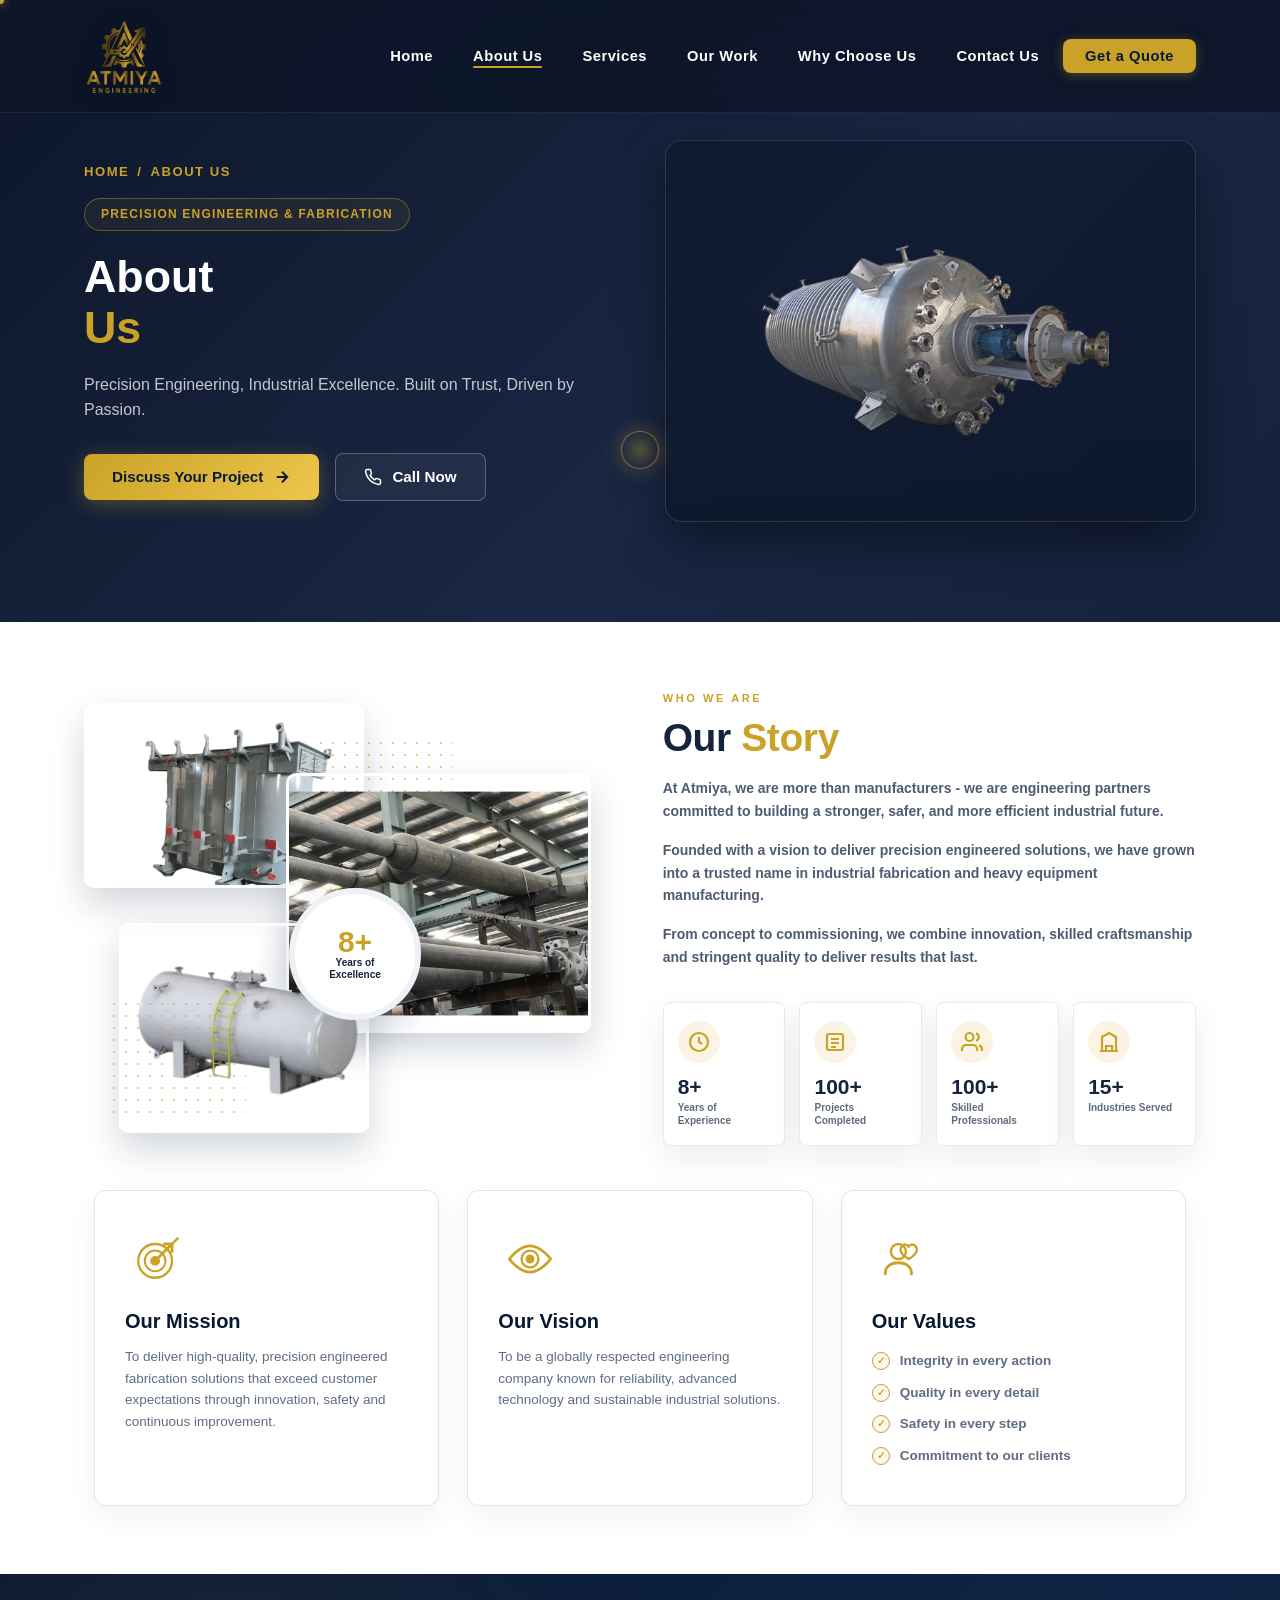
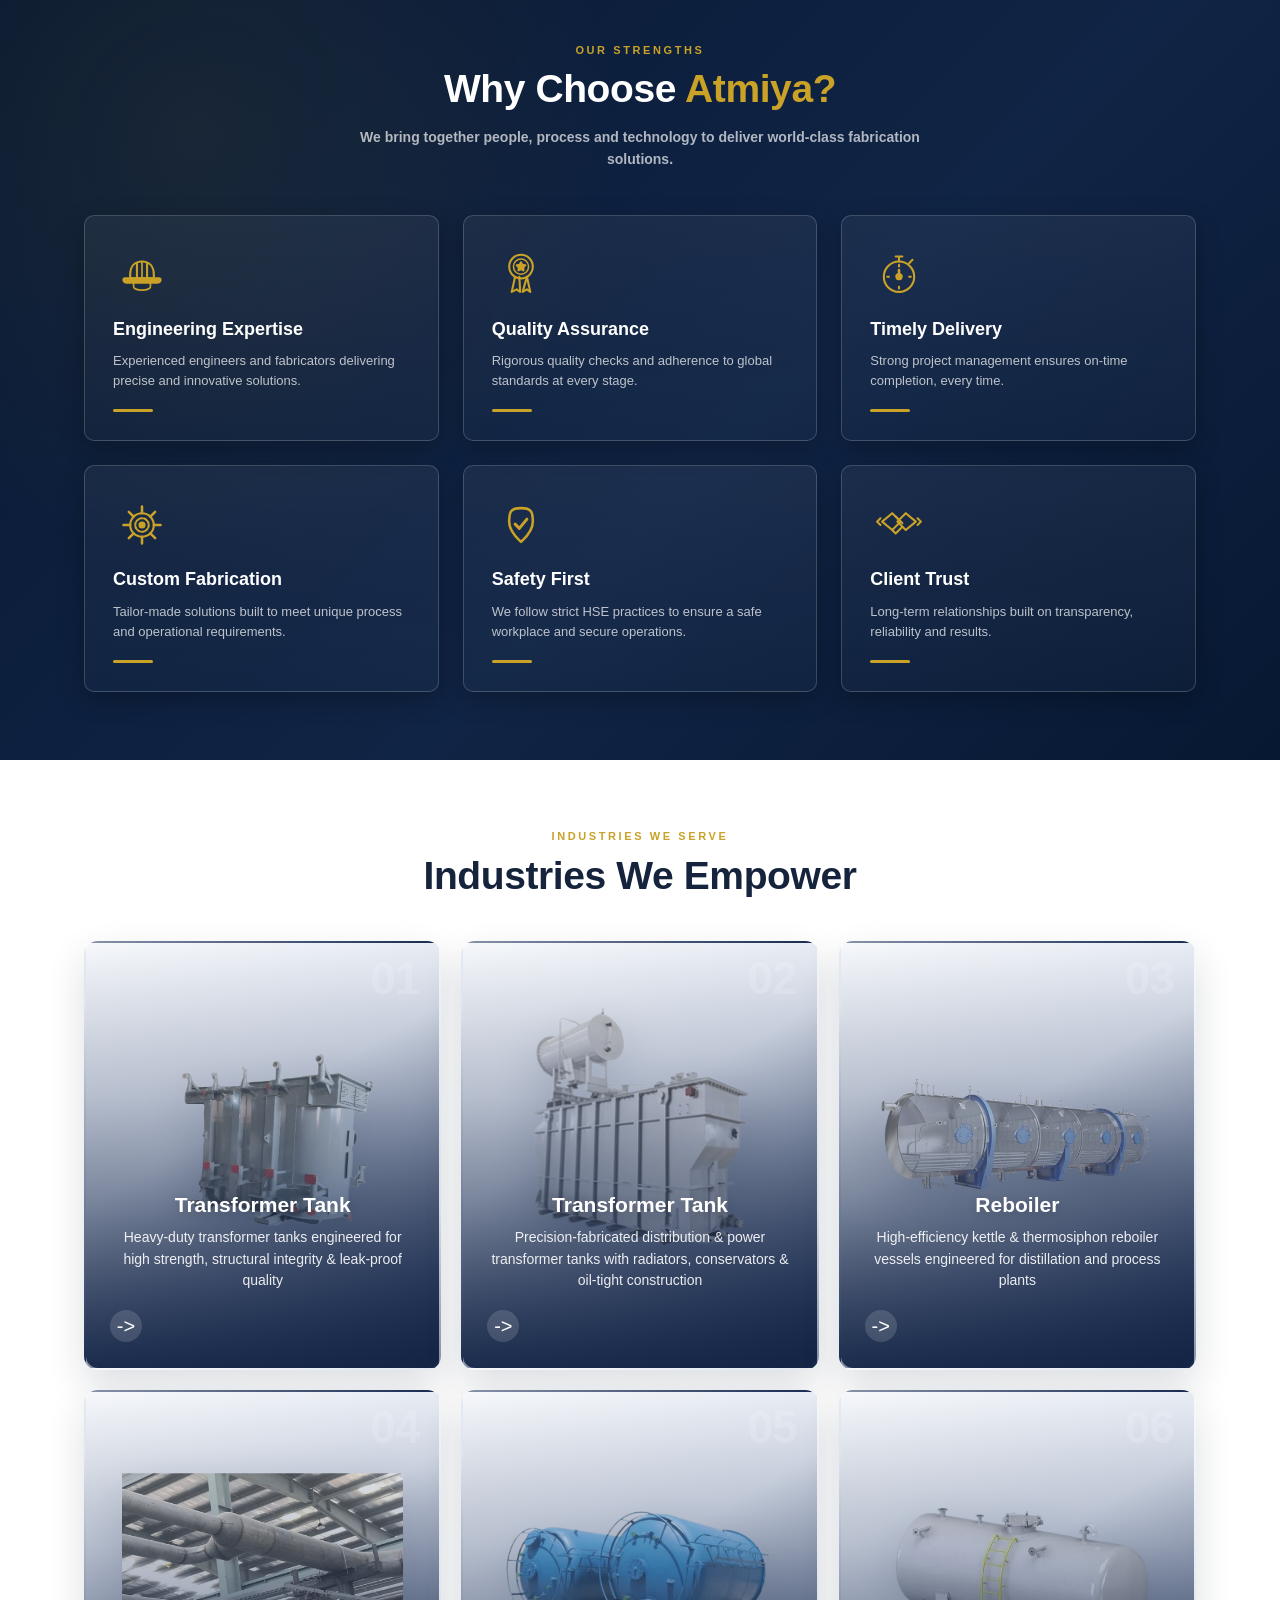
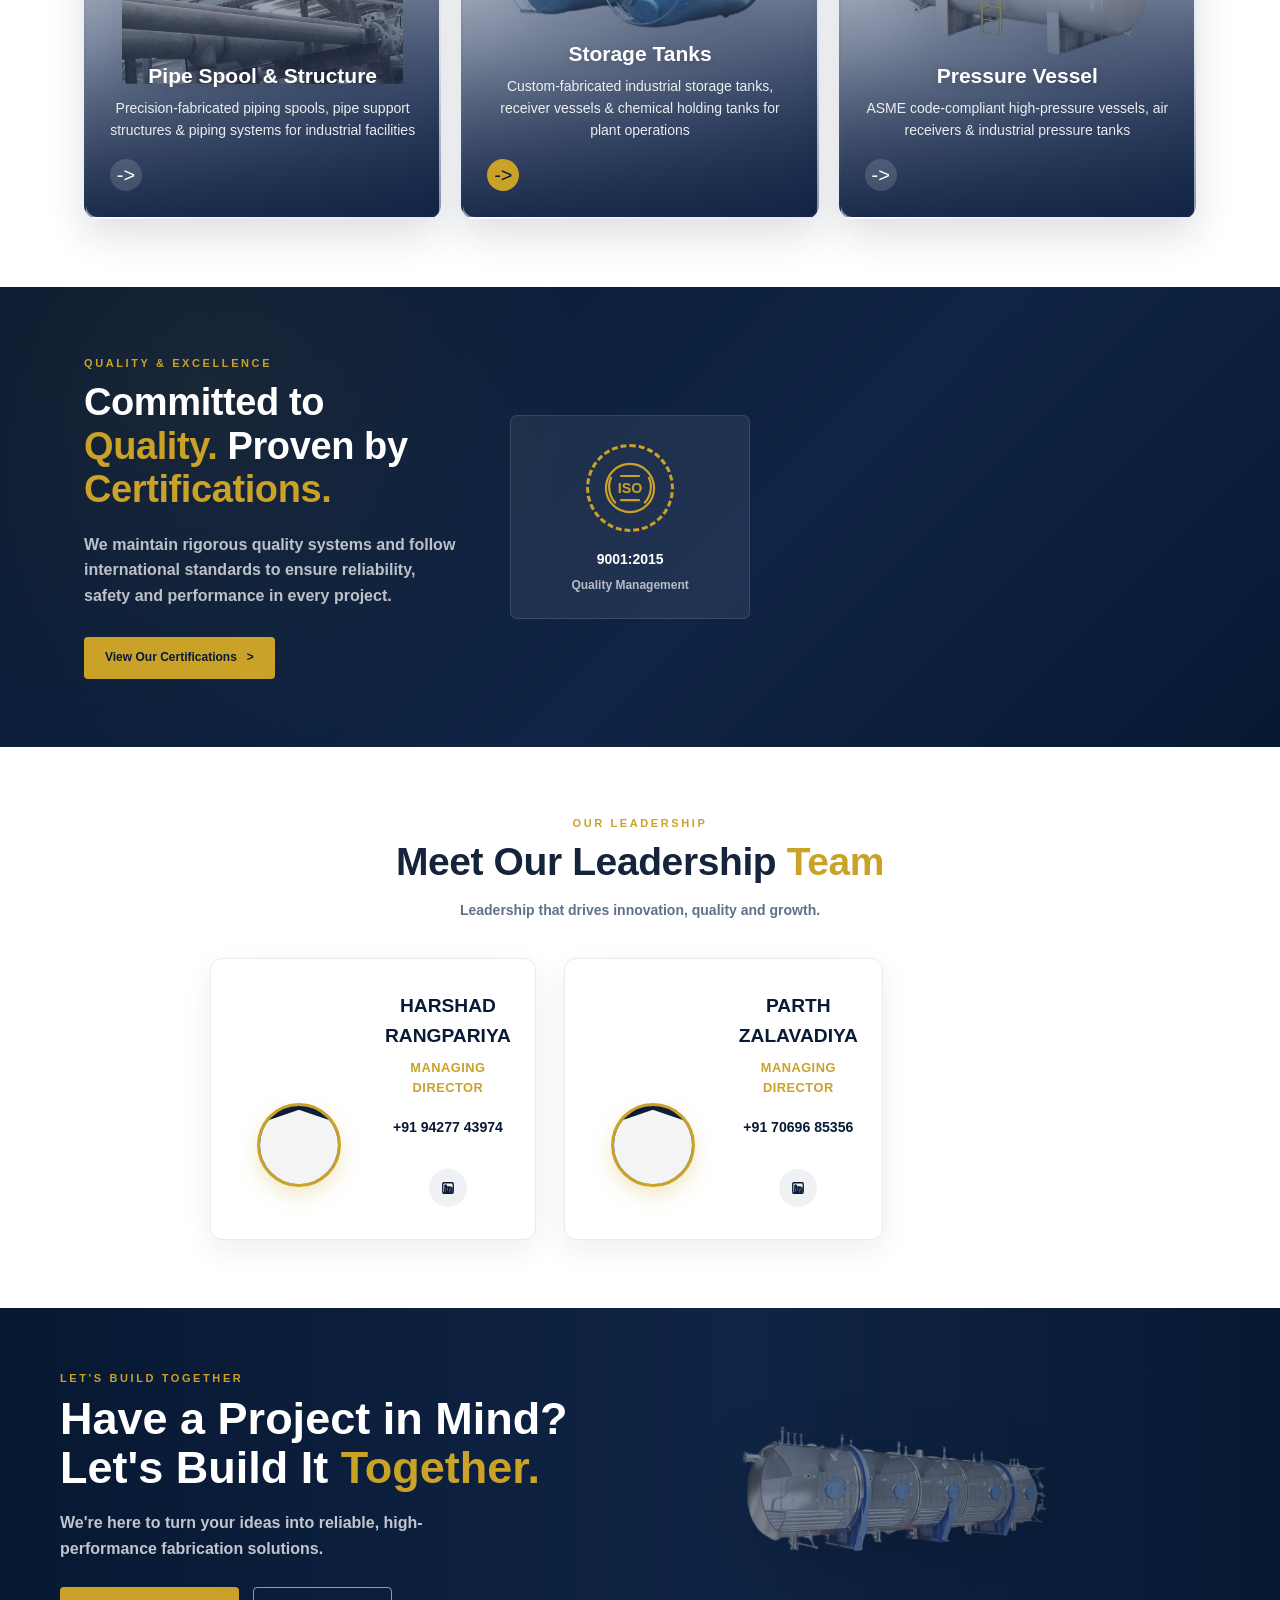
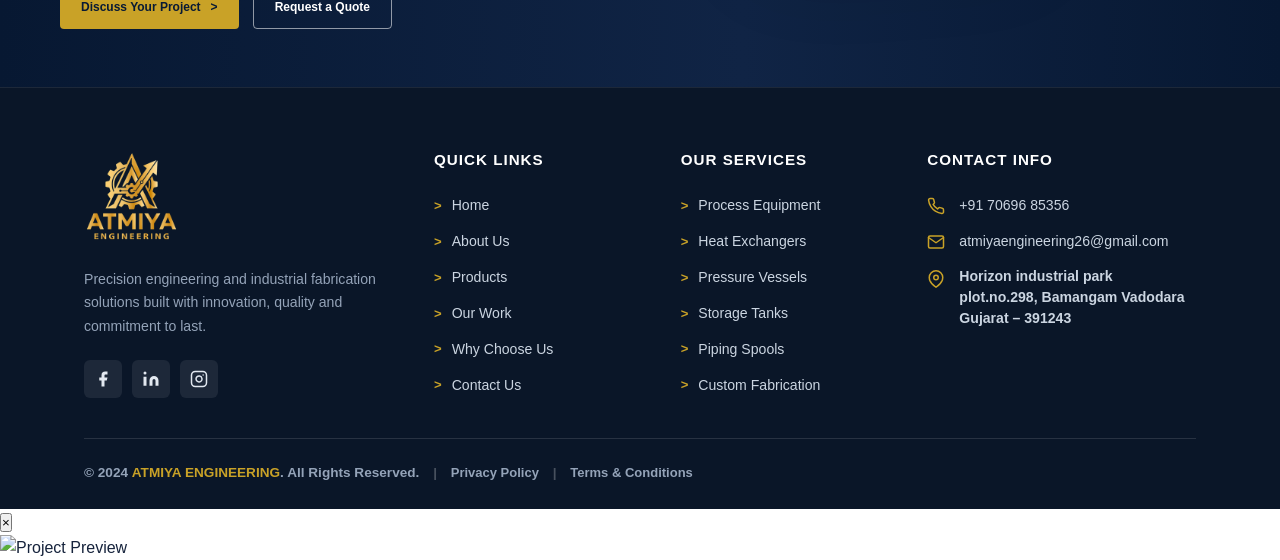
==== commit f9ac2b50: "Update Parth Zalavadiya position to Managing Director" ====
--- a/about.html
+++ b/about.html
@@ -754,8 +754,9 @@
 
     @media (max-width: 980px) {
       .nav-links { gap: 14px; font-size: 11px; }
-      .story-grid, .cert-wrap { grid-template-columns: 1fr; }
-      .photo-stack { max-width: 560px; margin: 0 auto; }
+      .story-grid { display: flex; flex-direction: column-reverse; gap: 36px; }
+      .cert-wrap { grid-template-columns: 1fr; }
+      .photo-stack { max-width: 480px; min-height: 360px; margin: 0 auto; }
       .mini-stats, .cert-grid { grid-template-columns: repeat(2, 1fr); }
       .values-grid, .strength-grid, .industry-grid, .leader-grid { grid-template-columns: 1fr 1fr; }
       .timeline { grid-template-columns: repeat(3, 1fr); }
@@ -771,10 +772,26 @@
       .nav-links li:nth-child(3), .nav-links li:nth-child(4) { display: none; }
       .about-hero { min-height: 520px; }
       .hero-copy { padding-top: 145px; }
-      .section { padding: 52px 0; }
-      .photo-stack { min-height: 390px; transform: scale(.86); transform-origin: top center; margin-bottom: -45px; }
+      .section { padding: 44px 0; }
+      .story-grid { display: flex; flex-direction: column-reverse; gap: 28px; }
+      .photo-stack { 
+        min-height: 290px; 
+        max-width: 320px;
+        transform: scale(.85); 
+        transform-origin: center center; 
+        margin: 0 auto 0;
+      }
       .values-grid, .strength-grid, .industry-grid, .leader-grid, .mini-stats, .cert-grid, .timeline, .footer-grid { grid-template-columns: 1fr; }
-      .leader-card { grid-template-columns: 112px 1fr; }
+      .leader-card { 
+        display: flex;
+        flex-direction: column;
+        align-items: center;
+        text-align: center;
+        padding: 28px 20px;
+      }
+      .leader-photo {
+        margin: 0 auto 16px;
+      }
       .copyright { display: block; }
       .copyright p + p { margin-top: 12px; }
     }
@@ -1164,7 +1181,7 @@
             </div>
             <div>
               <h3>PARTH ZALAVADIYA</h3>
-              <small>Technical Director</small>
+              <small>Managing Director</small>
               <p class="leader-phone"><a href="tel:+917069685356">+91 70696 85356</a></p>
               <a href="#" class="linkedin" aria-label="LinkedIn Profile">
                 <svg viewBox="0 0 24 24" width="18" height="18" fill="currentColor"><path d="M19 3a2 2 0 0 1 2 2v14a2 2 0 0 1-2 2H5a2 2 0 0 1-2-2V5a2 2 0 0 1 2-2h14m-.5 15.5v-5.3a3.26 3.26 0 0 0-3.26-3.26c-.85 0-1.84.52-2.28 1.3v-1.11h-2.79v8.37h2.79v-4.93c0-.77.62-1.4 1.39-1.4a1.4 1.4 0 0 1 1.4 1.4v4.93h2.75M6.46 10.9v8.37H9.25V10.9H6.46M7.86 6.75a1.45 1.45 0 1 0 0 2.9 1.45 1.45 0 0 0 0-2.9z"/></svg>
--- a/assets/css/style.css
+++ b/assets/css/style.css
@@ -28,11 +28,15 @@
 
 html { scroll-behavior: smooth; }
 
+html, body {
+  max-width: 100% !important;
+  overflow-x: hidden !important;
+}
+
 body {
   font-family: 'Segoe UI', 'Arial', sans-serif;
   background: var(--bg);
   color: var(--text-dark);
-  overflow-x: hidden;
   line-height: 1.6;
 }
 
--- a/assets/css/contact.css
+++ b/assets/css/contact.css
@@ -1584,20 +1584,46 @@
   margin-top: 3px;
 }
 
+@media (min-width: 993px) {
+  .faq-card-full { grid-column: span 2; }
+}
+
 /* ---- RESPONSIVE CONTACT STYLES ---- */
 @media (max-width: 992px) {
-  .contact-hero-grid { grid-template-columns: 1fr; gap: 30px; }
-  .contact-hero-img-wrap img { height: 280px; }
+  .contact-hero { padding: 110px 0 60px !important; }
+  .contact-hero-grid { grid-template-columns: 1fr !important; gap: 30px !important; }
+  .contact-hero-title { font-size: 2.2rem !important; }
+  .contact-hero-sub { max-width: 100% !important; }
+  .contact-hero-img-wrap img { height: 260px !important; }
   .contact-stats-grid { grid-template-columns: repeat(2, 1fr); }
   .discuss-grid { grid-template-columns: 1fr; }
   .ways-grid { grid-template-columns: repeat(2, 1fr); }
   .facility-grid { grid-template-columns: 1fr; }
-  .faq-grid { grid-template-columns: 1fr; }
+  .faq-grid { grid-template-columns: 1fr !important; gap: 14px !important; }
+  .faq-item-card { grid-column: span 1 !important; width: 100% !important; box-sizing: border-box !important; }
+}
+
+@media (max-width: 768px) {
+  .contact-hero { padding: 100px 0 50px !important; }
+  .contact-hero-grid { grid-template-columns: 1fr !important; gap: 24px !important; }
+  .contact-hero-crumbs { font-size: 0.78rem !important; margin-bottom: 12px !important; }
+  .contact-pill-badge { font-size: 0.72rem !important; padding: 5px 14px !important; margin-bottom: 14px !important; white-space: normal !important; text-align: left !important; }
+  .contact-hero-title { font-size: 1.95rem !important; line-height: 1.2 !important; margin-bottom: 14px !important; }
+  .contact-hero-sub { font-size: 0.92rem !important; line-height: 1.55 !important; margin-bottom: 22px !important; }
+  .contact-hero-btns { flex-direction: column !important; width: 100% !important; gap: 12px !important; align-items: stretch !important; }
+  .btn-contact-gold, .btn-contact-outline { width: 100% !important; padding: 13px 20px !important; justify-content: center !important; text-align: center !important; }
+  .contact-hero-right { width: 100% !important; }
+  .contact-hero-img-wrap { border-radius: 14px !important; max-width: 100% !important; }
+  .contact-hero-img-wrap img { height: 220px !important; padding: 10px !important; }
 }
 
 @media (max-width: 576px) {
-  .contact-hero-title { font-size: 2rem; }
-  .contact-stats-grid { grid-template-columns: 1fr; }
+  .contact-hero { padding: 90px 0 40px !important; }
+  .contact-hero-title { font-size: 1.75rem !important; }
+  .contact-hero-sub { font-size: 0.88rem !important; }
+  .contact-hero-img-wrap img { height: 190px !important; }
+  .contact-stats-grid { grid-template-columns: 1fr; gap: 14px; }
+  .contact-stat-card { justify-content: center !important; text-align: left !important; max-width: 320px !important; margin: 0 auto !important; width: 100% !important; }
   .form-group-row { grid-template-columns: 1fr; }
   .ways-grid { grid-template-columns: 1fr; }
   .enquiry-form-card { padding: 24px 20px; }
